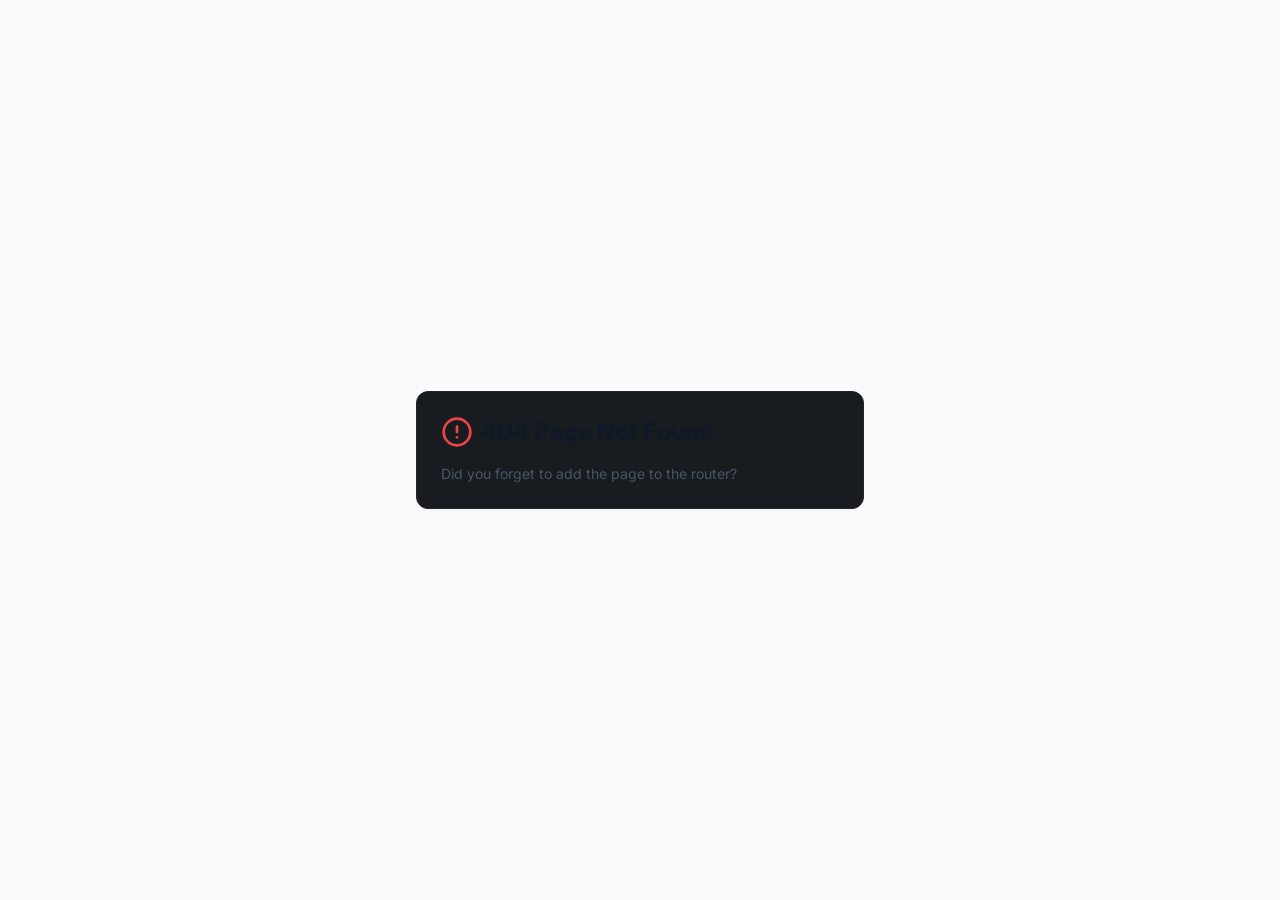
==== index.html @ 2ce906bc "Deploy from landing-page repo" ====
<!DOCTYPE html>
<html lang="en" class="dark">
  <head>
    <meta charset="UTF-8" />
    <meta name="viewport" content="width=device-width, initial-scale=1.0, maximum-scale=1" />
    <title>Mergent - Intelligent Code Review Assistant</title>
    <meta name="description" content="Mergent unifies AI-powered code review into one end-to-end platform. Auto-link issues, detect alignment, enrich PRs with risk analysis, and enhance reviews with human-AI collaboration." />
    <meta property="og:title" content="Mergent - Intelligent Code Review Assistant" />
    <meta property="og:description" content="Making PR reviews faster, clearer, and more reliable with AI-powered insights and human collaboration." />
    <meta property="og:type" content="website" />
    <link rel="preconnect" href="https://fonts.googleapis.com">
    <link rel="preconnect" href="https://fonts.gstatic.com" crossorigin>
    <link href="https://fonts.googleapis.com/css2?family=Inter:wght@400;500;600;700&family=Space+Grotesk:wght@700&display=swap" rel="stylesheet">
    <script type="module" crossorigin src="/assets/index-CaNCx1hj.js"></script>
    <link rel="stylesheet" crossorigin href="/assets/index-D9R5Dn78.css">
  </head>
  <body>
    <div id="root"></div>
  </body>
</html>
---- assets/index-D9R5Dn78.css ----
*,:before,:after{--tw-border-spacing-x: 0;--tw-border-spacing-y: 0;--tw-translate-x: 0;--tw-translate-y: 0;--tw-rotate: 0;--tw-skew-x: 0;--tw-skew-y: 0;--tw-scale-x: 1;--tw-scale-y: 1;--tw-pan-x: ;--tw-pan-y: ;--tw-pinch-zoom: ;--tw-scroll-snap-strictness: proximity;--tw-gradient-from-position: ;--tw-gradient-via-position: ;--tw-gradient-to-position: ;--tw-ordinal: ;--tw-slashed-zero: ;--tw-numeric-figure: ;--tw-numeric-spacing: ;--tw-numeric-fraction: ;--tw-ring-inset: ;--tw-ring-offset-width: 0px;--tw-ring-offset-color: #fff;--tw-ring-color: rgb(59 130 246 / .5);--tw-ring-offset-shadow: 0 0 #0000;--tw-ring-shadow: 0 0 #0000;--tw-shadow: 0 0 #0000;--tw-shadow-colored: 0 0 #0000;--tw-blur: ;--tw-brightness: ;--tw-contrast: ;--tw-grayscale: ;--tw-hue-rotate: ;--tw-invert: ;--tw-saturate: ;--tw-sepia: ;--tw-drop-shadow: ;--tw-backdrop-blur: ;--tw-backdrop-brightness: ;--tw-backdrop-contrast: ;--tw-backdrop-grayscale: ;--tw-backdrop-hue-rotate: ;--tw-backdrop-invert: ;--tw-backdrop-opacity: ;--tw-backdrop-saturate: ;--tw-backdrop-sepia: ;--tw-contain-size: ;--tw-contain-layout: ;--tw-contain-paint: ;--tw-contain-style: }::backdrop{--tw-border-spacing-x: 0;--tw-border-spacing-y: 0;--tw-translate-x: 0;--tw-translate-y: 0;--tw-rotate: 0;--tw-skew-x: 0;--tw-skew-y: 0;--tw-scale-x: 1;--tw-scale-y: 1;--tw-pan-x: ;--tw-pan-y: ;--tw-pinch-zoom: ;--tw-scroll-snap-strictness: proximity;--tw-gradient-from-position: ;--tw-gradient-via-position: ;--tw-gradient-to-position: ;--tw-ordinal: ;--tw-slashed-zero: ;--tw-numeric-figure: ;--tw-numeric-spacing: ;--tw-numeric-fraction: ;--tw-ring-inset: ;--tw-ring-offset-width: 0px;--tw-ring-offset-color: #fff;--tw-ring-color: rgb(59 130 246 / .5);--tw-ring-offset-shadow: 0 0 #0000;--tw-ring-shadow: 0 0 #0000;--tw-shadow: 0 0 #0000;--tw-shadow-colored: 0 0 #0000;--tw-blur: ;--tw-brightness: ;--tw-contrast: ;--tw-grayscale: ;--tw-hue-rotate: ;--tw-invert: ;--tw-saturate: ;--tw-sepia: ;--tw-drop-shadow: ;--tw-backdrop-blur: ;--tw-backdrop-brightness: ;--tw-backdrop-contrast: ;--tw-backdrop-grayscale: ;--tw-backdrop-hue-rotate: ;--tw-backdrop-invert: ;--tw-backdrop-opacity: ;--tw-backdrop-saturate: ;--tw-backdrop-sepia: ;--tw-contain-size: ;--tw-contain-layout: ;--tw-contain-paint: ;--tw-contain-style: }*,:before,:after{box-sizing:border-box;border-width:0;border-style:solid;border-color:#e5e7eb}:before,:after{--tw-content: ""}html,:host{line-height:1.5;-webkit-text-size-adjust:100%;-moz-tab-size:4;-o-tab-size:4;tab-size:4;font-family:var(--font-sans);font-feature-settings:normal;font-variation-settings:normal;-webkit-tap-highlight-color:transparent}body{margin:0;line-height:inherit}hr{height:0;color:inherit;border-top-width:1px}abbr:where([title]){-webkit-text-decoration:underline dotted;text-decoration:underline dotted}h1,h2,h3,h4,h5,h6{font-size:inherit;font-weight:inherit}a{color:inherit;text-decoration:inherit}b,strong{font-weight:bolder}code,kbd,samp,pre{font-family:var(--font-mono);font-feature-settings:normal;font-variation-settings:normal;font-size:1em}small{font-size:80%}sub,sup{font-size:75%;line-height:0;position:relative;vertical-align:baseline}sub{bottom:-.25em}sup{top:-.5em}table{text-indent:0;border-color:inherit;border-collapse:collapse}button,input,optgroup,select,textarea{font-family:inherit;font-feature-settings:inherit;font-variation-settings:inherit;font-size:100%;font-weight:inherit;line-height:inherit;letter-spacing:inherit;color:inherit;margin:0;padding:0}button,select{text-transform:none}button,input:where([type=button]),input:where([type=reset]),input:where([type=submit]){-webkit-appearance:button;background-color:transparent;background-image:none}:-moz-focusring{outline:auto}:-moz-ui-invalid{box-shadow:none}progress{vertical-align:baseline}::-webkit-inner-spin-button,::-webkit-outer-spin-button{height:auto}[type=search]{-webkit-appearance:textfield;outline-offset:-2px}::-webkit-search-decoration{-webkit-appearance:none}::-webkit-file-upload-button{-webkit-appearance:button;font:inherit}summary{display:list-item}blockquote,dl,dd,h1,h2,h3,h4,h5,h6,hr,figure,p,pre{margin:0}fieldset{margin:0;padding:0}legend{padding:0}ol,ul,menu{list-style:none;margin:0;padding:0}dialog{padding:0}textarea{resize:vertical}input::-moz-placeholder,textarea::-moz-placeholder{opacity:1;color:#9ca3af}input::placeholder,textarea::placeholder{opacity:1;color:#9ca3af}button,[role=button]{cursor:pointer}:disabled{cursor:default}img,svg,video,canvas,audio,iframe,embed,object{display:block;vertical-align:middle}img,video{max-width:100%;height:auto}[hidden]:where(:not([hidden=until-found])){display:none}*{--tw-border-opacity: 1;border-color:hsl(var(--border) / var(--tw-border-opacity, 1))}html{scroll-behavior:smooth}body{--tw-bg-opacity: 1;background-color:hsl(var(--background) / var(--tw-bg-opacity, 1));font-family:var(--font-sans);--tw-text-opacity: 1;color:hsl(var(--foreground) / var(--tw-text-opacity, 1));-webkit-font-smoothing:antialiased;-moz-osx-font-smoothing:grayscale}.sr-only{position:absolute;width:1px;height:1px;padding:0;margin:-1px;overflow:hidden;clip:rect(0,0,0,0);white-space:nowrap;border-width:0}.pointer-events-none{pointer-events:none}.pointer-events-auto{pointer-events:auto}.visible{visibility:visible}.invisible{visibility:hidden}.fixed{position:fixed}.absolute{position:absolute}.relative{position:relative}.inset-0{top:0;right:0;bottom:0;left:0}.inset-x-0{left:0;right:0}.inset-y-0{top:0;bottom:0}.-bottom-12{bottom:-3rem}.-left-12{left:-3rem}.-right-12{right:-3rem}.-top-12{top:-3rem}.bottom-0{bottom:0}.bottom-6{bottom:1.5rem}.left-0{left:0}.left-1{left:.25rem}.left-1\/2{left:50%}.left-2{left:.5rem}.left-\[50\%\]{left:50%}.right-0{right:0}.right-1{right:.25rem}.right-2{right:.5rem}.right-3{right:.75rem}.right-4{right:1rem}.top-0{top:0}.top-1\.5{top:.375rem}.top-1\/2{top:50%}.top-2{top:.5rem}.top-24{top:6rem}.top-3\.5{top:.875rem}.top-4{top:1rem}.top-\[1px\]{top:1px}.top-\[50\%\]{top:50%}.top-\[60\%\]{top:60%}.top-full{top:100%}.z-10{z-index:10}.z-20{z-index:20}.z-50{z-index:50}.z-\[100\]{z-index:100}.z-\[1\]{z-index:1}.-mx-1{margin-left:-.25rem;margin-right:-.25rem}.mx-2{margin-left:.5rem;margin-right:.5rem}.mx-3\.5{margin-left:.875rem;margin-right:.875rem}.mx-4{margin-left:1rem;margin-right:1rem}.mx-auto{margin-left:auto;margin-right:auto}.my-0\.5{margin-top:.125rem;margin-bottom:.125rem}.my-1{margin-top:.25rem;margin-bottom:.25rem}.-ml-4{margin-left:-1rem}.-mt-4{margin-top:-1rem}.mb-1{margin-bottom:.25rem}.mb-10{margin-bottom:2.5rem}.mb-12{margin-bottom:3rem}.mb-16{margin-bottom:4rem}.mb-20{margin-bottom:5rem}.mb-3{margin-bottom:.75rem}.mb-4{margin-bottom:1rem}.mb-6{margin-bottom:1.5rem}.ml-1{margin-left:.25rem}.ml-auto{margin-left:auto}.mr-2{margin-right:.5rem}.mt-1\.5{margin-top:.375rem}.mt-2{margin-top:.5rem}.mt-24{margin-top:6rem}.mt-4{margin-top:1rem}.mt-auto{margin-top:auto}.block{display:block}.flex{display:flex}.inline-flex{display:inline-flex}.table{display:table}.grid{display:grid}.hidden{display:none}.aspect-square{aspect-ratio:1 / 1}.aspect-video{aspect-ratio:16 / 9}.size-4{width:1rem;height:1rem}.h-1{height:.25rem}.h-1\.5{height:.375rem}.h-10{height:2.5rem}.h-11{height:2.75rem}.h-12{height:3rem}.h-2{height:.5rem}.h-2\.5{height:.625rem}.h-20{height:5rem}.h-24{height:6rem}.h-3{height:.75rem}.h-3\.5{height:.875rem}.h-32{height:8rem}.h-4{height:1rem}.h-5{height:1.25rem}.h-6{height:1.5rem}.h-7{height:1.75rem}.h-8{height:2rem}.h-9{height:2.25rem}.h-\[1px\]{height:1px}.h-\[var\(--radix-navigation-menu-viewport-height\)\]{height:var(--radix-navigation-menu-viewport-height)}.h-\[var\(--radix-select-trigger-height\)\]{height:var(--radix-select-trigger-height)}.h-auto{height:auto}.h-fit{height:-moz-fit-content;height:fit-content}.h-full{height:100%}.h-px{height:1px}.h-svh{height:100svh}.max-h-\[--radix-context-menu-content-available-height\]{max-height:var(--radix-context-menu-content-available-height)}.max-h-\[--radix-select-content-available-height\]{max-height:var(--radix-select-content-available-height)}.max-h-\[300px\]{max-height:300px}.max-h-\[var\(--radix-dropdown-menu-content-available-height\)\]{max-height:var(--radix-dropdown-menu-content-available-height)}.max-h-screen{max-height:100vh}.min-h-0{min-height:0px}.min-h-10{min-height:2.5rem}.min-h-8{min-height:2rem}.min-h-9{min-height:2.25rem}.min-h-\[80px\]{min-height:80px}.min-h-screen{min-height:100vh}.min-h-svh{min-height:100svh}.w-0{width:0px}.w-1{width:.25rem}.w-1\.5{width:.375rem}.w-10{width:2.5rem}.w-11{width:2.75rem}.w-2{width:.5rem}.w-2\.5{width:.625rem}.w-20{width:5rem}.w-24{width:6rem}.w-3{width:.75rem}.w-3\.5{width:.875rem}.w-3\/4{width:75%}.w-32{width:8rem}.w-4{width:1rem}.w-5{width:1.25rem}.w-6{width:1.5rem}.w-60{width:15rem}.w-64{width:16rem}.w-7{width:1.75rem}.w-72{width:18rem}.w-8{width:2rem}.w-9{width:2.25rem}.w-\[100px\]{width:100px}.w-\[1px\]{width:1px}.w-\[var\(--sidebar-width\)\]{width:var(--sidebar-width)}.w-auto{width:auto}.w-full{width:100%}.w-max{width:-moz-max-content;width:max-content}.w-px{width:1px}.min-w-0{min-width:0px}.min-w-10{min-width:2.5rem}.min-w-11{min-width:2.75rem}.min-w-5{min-width:1.25rem}.min-w-9{min-width:2.25rem}.min-w-\[12rem\]{min-width:12rem}.min-w-\[8rem\]{min-width:8rem}.min-w-\[var\(--radix-select-trigger-width\)\]{min-width:var(--radix-select-trigger-width)}.max-w-2xl{max-width:42rem}.max-w-3xl{max-width:48rem}.max-w-4xl{max-width:56rem}.max-w-6xl{max-width:72rem}.max-w-7xl{max-width:80rem}.max-w-\[var\(--skeleton-width\)\]{max-width:var(--skeleton-width)}.max-w-lg{max-width:32rem}.max-w-max{max-width:-moz-max-content;max-width:max-content}.max-w-md{max-width:28rem}.flex-1{flex:1 1 0%}.flex-shrink-0,.shrink-0{flex-shrink:0}.grow{flex-grow:1}.grow-0{flex-grow:0}.basis-full{flex-basis:100%}.caption-bottom{caption-side:bottom}.border-collapse{border-collapse:collapse}.origin-\[--radix-context-menu-content-transform-origin\]{transform-origin:var(--radix-context-menu-content-transform-origin)}.origin-\[--radix-dropdown-menu-content-transform-origin\]{transform-origin:var(--radix-dropdown-menu-content-transform-origin)}.origin-\[--radix-hover-card-content-transform-origin\]{transform-origin:var(--radix-hover-card-content-transform-origin)}.origin-\[--radix-menubar-content-transform-origin\]{transform-origin:var(--radix-menubar-content-transform-origin)}.origin-\[--radix-popover-content-transform-origin\]{transform-origin:var(--radix-popover-content-transform-origin)}.origin-\[--radix-select-content-transform-origin\]{transform-origin:var(--radix-select-content-transform-origin)}.origin-\[--radix-tooltip-content-transform-origin\]{transform-origin:var(--radix-tooltip-content-transform-origin)}.-translate-x-1\/2{--tw-translate-x: -50%;transform:translate(var(--tw-translate-x),var(--tw-translate-y)) rotate(var(--tw-rotate)) skew(var(--tw-skew-x)) skewY(var(--tw-skew-y)) scaleX(var(--tw-scale-x)) scaleY(var(--tw-scale-y))}.-translate-x-px{--tw-translate-x: -1px;transform:translate(var(--tw-translate-x),var(--tw-translate-y)) rotate(var(--tw-rotate)) skew(var(--tw-skew-x)) skewY(var(--tw-skew-y)) scaleX(var(--tw-scale-x)) scaleY(var(--tw-scale-y))}.-translate-y-1\/2{--tw-translate-y: -50%;transform:translate(var(--tw-translate-x),var(--tw-translate-y)) rotate(var(--tw-rotate)) skew(var(--tw-skew-x)) skewY(var(--tw-skew-y)) scaleX(var(--tw-scale-x)) scaleY(var(--tw-scale-y))}.translate-x-\[-50\%\]{--tw-translate-x: -50%;transform:translate(var(--tw-translate-x),var(--tw-translate-y)) rotate(var(--tw-rotate)) skew(var(--tw-skew-x)) skewY(var(--tw-skew-y)) scaleX(var(--tw-scale-x)) scaleY(var(--tw-scale-y))}.translate-x-px{--tw-translate-x: 1px;transform:translate(var(--tw-translate-x),var(--tw-translate-y)) rotate(var(--tw-rotate)) skew(var(--tw-skew-x)) skewY(var(--tw-skew-y)) scaleX(var(--tw-scale-x)) scaleY(var(--tw-scale-y))}.translate-y-\[-50\%\]{--tw-translate-y: -50%;transform:translate(var(--tw-translate-x),var(--tw-translate-y)) rotate(var(--tw-rotate)) skew(var(--tw-skew-x)) skewY(var(--tw-skew-y)) scaleX(var(--tw-scale-x)) scaleY(var(--tw-scale-y))}.rotate-45{--tw-rotate: 45deg;transform:translate(var(--tw-translate-x),var(--tw-translate-y)) rotate(var(--tw-rotate)) skew(var(--tw-skew-x)) skewY(var(--tw-skew-y)) scaleX(var(--tw-scale-x)) scaleY(var(--tw-scale-y))}.rotate-90{--tw-rotate: 90deg;transform:translate(var(--tw-translate-x),var(--tw-translate-y)) rotate(var(--tw-rotate)) skew(var(--tw-skew-x)) skewY(var(--tw-skew-y)) scaleX(var(--tw-scale-x)) scaleY(var(--tw-scale-y))}.transform{transform:translate(var(--tw-translate-x),var(--tw-translate-y)) rotate(var(--tw-rotate)) skew(var(--tw-skew-x)) skewY(var(--tw-skew-y)) scaleX(var(--tw-scale-x)) scaleY(var(--tw-scale-y))}@keyframes pulse{50%{opacity:.5}}.animate-pulse{animation:pulse 2s cubic-bezier(.4,0,.6,1) infinite}.cursor-default{cursor:default}.cursor-pointer{cursor:pointer}.touch-none{touch-action:none}.select-none{-webkit-user-select:none;-moz-user-select:none;user-select:none}.list-none{list-style-type:none}.grid-cols-1{grid-template-columns:repeat(1,minmax(0,1fr))}.flex-row{flex-direction:row}.flex-col{flex-direction:column}.flex-col-reverse{flex-direction:column-reverse}.flex-wrap{flex-wrap:wrap}.items-start{align-items:flex-start}.items-end{align-items:flex-end}.items-center{align-items:center}.items-stretch{align-items:stretch}.justify-center{justify-content:center}.justify-between{justify-content:space-between}.gap-1{gap:.25rem}.gap-1\.5{gap:.375rem}.gap-12{gap:3rem}.gap-16{gap:4rem}.gap-2{gap:.5rem}.gap-3{gap:.75rem}.gap-4{gap:1rem}.gap-5{gap:1.25rem}.gap-6{gap:1.5rem}.gap-8{gap:2rem}.space-x-1>:not([hidden])~:not([hidden]){--tw-space-x-reverse: 0;margin-right:calc(.25rem * var(--tw-space-x-reverse));margin-left:calc(.25rem * calc(1 - var(--tw-space-x-reverse)))}.space-x-4>:not([hidden])~:not([hidden]){--tw-space-x-reverse: 0;margin-right:calc(1rem * var(--tw-space-x-reverse));margin-left:calc(1rem * calc(1 - var(--tw-space-x-reverse)))}.space-y-1>:not([hidden])~:not([hidden]){--tw-space-y-reverse: 0;margin-top:calc(.25rem * calc(1 - var(--tw-space-y-reverse)));margin-bottom:calc(.25rem * var(--tw-space-y-reverse))}.space-y-1\.5>:not([hidden])~:not([hidden]){--tw-space-y-reverse: 0;margin-top:calc(.375rem * calc(1 - var(--tw-space-y-reverse)));margin-bottom:calc(.375rem * var(--tw-space-y-reverse))}.space-y-2>:not([hidden])~:not([hidden]){--tw-space-y-reverse: 0;margin-top:calc(.5rem * calc(1 - var(--tw-space-y-reverse)));margin-bottom:calc(.5rem * var(--tw-space-y-reverse))}.space-y-4>:not([hidden])~:not([hidden]){--tw-space-y-reverse: 0;margin-top:calc(1rem * calc(1 - var(--tw-space-y-reverse)));margin-bottom:calc(1rem * var(--tw-space-y-reverse))}.space-y-6>:not([hidden])~:not([hidden]){--tw-space-y-reverse: 0;margin-top:calc(1.5rem * calc(1 - var(--tw-space-y-reverse)));margin-bottom:calc(1.5rem * var(--tw-space-y-reverse))}.space-y-8>:not([hidden])~:not([hidden]){--tw-space-y-reverse: 0;margin-top:calc(2rem * calc(1 - var(--tw-space-y-reverse)));margin-bottom:calc(2rem * var(--tw-space-y-reverse))}.overflow-auto{overflow:auto}.overflow-hidden{overflow:hidden}.overflow-y-auto{overflow-y:auto}.overflow-x-hidden{overflow-x:hidden}.whitespace-nowrap{white-space:nowrap}.break-words{overflow-wrap:break-word}.rounded-2xl{border-radius:1rem}.rounded-\[2px\]{border-radius:2px}.rounded-\[inherit\]{border-radius:inherit}.rounded-full{border-radius:9999px}.rounded-lg{border-radius:.5625rem}.rounded-md{border-radius:.375rem}.rounded-sm{border-radius:.1875rem}.rounded-xl{border-radius:.75rem}.rounded-t-\[10px\]{border-top-left-radius:10px;border-top-right-radius:10px}.rounded-tl-sm{border-top-left-radius:.1875rem}.border{border-width:1px}.border-2{border-width:2px}.border-\[1\.5px\]{border-width:1.5px}.border-y{border-top-width:1px;border-bottom-width:1px}.border-b{border-bottom-width:1px}.border-l{border-left-width:1px}.border-r{border-right-width:1px}.border-t{border-top-width:1px}.border-dashed{border-style:dashed}.border-\[--color-border\]{border-color:var(--color-border)}.border-border{--tw-border-opacity: 1;border-color:hsl(var(--border) / var(--tw-border-opacity, 1))}.border-border\/50{border-color:hsl(var(--border) / .5)}.border-card-border{--tw-border-opacity: 1;border-color:hsl(var(--card-border) / var(--tw-border-opacity, 1))}.border-destructive{--tw-border-opacity: 1;border-color:hsl(var(--destructive) / var(--tw-border-opacity, 1))}.border-destructive-border{border-color:var(--destructive-border)}.border-destructive\/20{border-color:hsl(var(--destructive) / .2)}.border-destructive\/50{border-color:hsl(var(--destructive) / .5)}.border-input{--tw-border-opacity: 1;border-color:hsl(var(--input) / var(--tw-border-opacity, 1))}.border-primary{--tw-border-opacity: 1;border-color:hsl(var(--primary) / var(--tw-border-opacity, 1))}.border-primary-border{border-color:var(--primary-border)}.border-primary\/20{border-color:hsl(var(--primary) / .2)}.border-primary\/30{border-color:hsl(var(--primary) / .3)}.border-secondary-border{border-color:var(--secondary-border)}.border-sidebar-border{--tw-border-opacity: 1;border-color:hsl(var(--sidebar-border) / var(--tw-border-opacity, 1))}.border-transparent{border-color:transparent}.border-l-transparent{border-left-color:transparent}.border-t-transparent{border-top-color:transparent}.bg-\[--color-bg\]{background-color:var(--color-bg)}.bg-accent{--tw-bg-opacity: 1;background-color:hsl(var(--accent) / var(--tw-bg-opacity, 1))}.bg-background{--tw-bg-opacity: 1;background-color:hsl(var(--background) / var(--tw-bg-opacity, 1))}.bg-background\/90{background-color:hsl(var(--background) / .9)}.bg-black\/80{background-color:#000c}.bg-border{--tw-bg-opacity: 1;background-color:hsl(var(--border) / var(--tw-bg-opacity, 1))}.bg-card{--tw-bg-opacity: 1;background-color:hsl(var(--card) / var(--tw-bg-opacity, 1))}.bg-card\/30{background-color:hsl(var(--card) / .3)}.bg-card\/50{background-color:hsl(var(--card) / .5)}.bg-destructive{--tw-bg-opacity: 1;background-color:hsl(var(--destructive) / var(--tw-bg-opacity, 1))}.bg-foreground{--tw-bg-opacity: 1;background-color:hsl(var(--foreground) / var(--tw-bg-opacity, 1))}.bg-gray-50{--tw-bg-opacity: 1;background-color:rgb(249 250 251 / var(--tw-bg-opacity, 1))}.bg-muted{--tw-bg-opacity: 1;background-color:hsl(var(--muted) / var(--tw-bg-opacity, 1))}.bg-muted\/50{background-color:hsl(var(--muted) / .5)}.bg-popover{--tw-bg-opacity: 1;background-color:hsl(var(--popover) / var(--tw-bg-opacity, 1))}.bg-primary{--tw-bg-opacity: 1;background-color:hsl(var(--primary) / var(--tw-bg-opacity, 1))}.bg-primary\/10{background-color:hsl(var(--primary) / .1)}.bg-primary\/5{background-color:hsl(var(--primary) / .05)}.bg-secondary{--tw-bg-opacity: 1;background-color:hsl(var(--secondary) / var(--tw-bg-opacity, 1))}.bg-sidebar{--tw-bg-opacity: 1;background-color:hsl(var(--sidebar) / var(--tw-bg-opacity, 1))}.bg-sidebar-border{--tw-bg-opacity: 1;background-color:hsl(var(--sidebar-border) / var(--tw-bg-opacity, 1))}.bg-transparent{background-color:transparent}.bg-gradient-to-br{background-image:linear-gradient(to bottom right,var(--tw-gradient-stops))}.bg-gradient-to-r{background-image:linear-gradient(to right,var(--tw-gradient-stops))}.bg-gradient-to-t{background-image:linear-gradient(to top,var(--tw-gradient-stops))}.from-background\/80{--tw-gradient-from: hsl(var(--background) / .8) var(--tw-gradient-from-position);--tw-gradient-to: hsl(var(--background) / 0) var(--tw-gradient-to-position);--tw-gradient-stops: var(--tw-gradient-from), var(--tw-gradient-to)}.from-background\/95{--tw-gradient-from: hsl(var(--background) / .95) var(--tw-gradient-from-position);--tw-gradient-to: hsl(var(--background) / 0) var(--tw-gradient-to-position);--tw-gradient-stops: var(--tw-gradient-from), var(--tw-gradient-to)}.from-blue-500{--tw-gradient-from: #3b82f6 var(--tw-gradient-from-position);--tw-gradient-to: rgb(59 130 246 / 0) var(--tw-gradient-to-position);--tw-gradient-stops: var(--tw-gradient-from), var(--tw-gradient-to)}.from-transparent{--tw-gradient-from: transparent var(--tw-gradient-from-position);--tw-gradient-to: rgb(0 0 0 / 0) var(--tw-gradient-to-position);--tw-gradient-stops: var(--tw-gradient-from), var(--tw-gradient-to)}.via-background\/65{--tw-gradient-to: hsl(var(--background) / 0) var(--tw-gradient-to-position);--tw-gradient-stops: var(--tw-gradient-from), hsl(var(--background) / .65) var(--tw-gradient-via-position), var(--tw-gradient-to)}.via-primary\/30{--tw-gradient-to: hsl(var(--primary) / 0) var(--tw-gradient-to-position);--tw-gradient-stops: var(--tw-gradient-from), hsl(var(--primary) / .3) var(--tw-gradient-via-position), var(--tw-gradient-to)}.via-transparent{--tw-gradient-to: rgb(0 0 0 / 0) var(--tw-gradient-to-position);--tw-gradient-stops: var(--tw-gradient-from), transparent var(--tw-gradient-via-position), var(--tw-gradient-to)}.to-background\/60{--tw-gradient-to: hsl(var(--background) / .6) var(--tw-gradient-to-position)}.to-background\/85{--tw-gradient-to: hsl(var(--background) / .85) var(--tw-gradient-to-position)}.to-purple-600{--tw-gradient-to: #9333ea var(--tw-gradient-to-position)}.to-transparent{--tw-gradient-to: transparent var(--tw-gradient-to-position)}.fill-current{fill:currentColor}.p-0{padding:0}.p-1{padding:.25rem}.p-2{padding:.5rem}.p-3{padding:.75rem}.p-4{padding:1rem}.p-6{padding:1.5rem}.p-8{padding:2rem}.p-\[1px\]{padding:1px}.px-1{padding-left:.25rem;padding-right:.25rem}.px-2{padding-left:.5rem;padding-right:.5rem}.px-2\.5{padding-left:.625rem;padding-right:.625rem}.px-3{padding-left:.75rem;padding-right:.75rem}.px-4{padding-left:1rem;padding-right:1rem}.px-5{padding-left:1.25rem;padding-right:1.25rem}.px-6{padding-left:1.5rem;padding-right:1.5rem}.px-8{padding-left:2rem;padding-right:2rem}.py-0\.5{padding-top:.125rem;padding-bottom:.125rem}.py-1{padding-top:.25rem;padding-bottom:.25rem}.py-1\.5{padding-top:.375rem;padding-bottom:.375rem}.py-2{padding-top:.5rem;padding-bottom:.5rem}.py-24{padding-top:6rem;padding-bottom:6rem}.py-28{padding-top:7rem;padding-bottom:7rem}.py-3{padding-top:.75rem;padding-bottom:.75rem}.py-4{padding-top:1rem;padding-bottom:1rem}.py-6{padding-top:1.5rem;padding-bottom:1.5rem}.pb-3{padding-bottom:.75rem}.pb-4{padding-bottom:1rem}.pb-8{padding-bottom:2rem}.pl-2\.5{padding-left:.625rem}.pl-4{padding-left:1rem}.pl-8{padding-left:2rem}.pr-2{padding-right:.5rem}.pr-2\.5{padding-right:.625rem}.pr-8{padding-right:2rem}.pt-0{padding-top:0}.pt-1{padding-top:.25rem}.pt-20{padding-top:5rem}.pt-3{padding-top:.75rem}.pt-4{padding-top:1rem}.pt-6{padding-top:1.5rem}.text-left{text-align:left}.text-center{text-align:center}.align-middle{vertical-align:middle}.font-mono{font-family:var(--font-mono)}.text-2xl{font-size:1.5rem;line-height:2rem}.text-3xl{font-size:1.875rem;line-height:2.25rem}.text-4xl{font-size:2.25rem;line-height:2.5rem}.text-5xl{font-size:3rem;line-height:1}.text-\[0\.8rem\]{font-size:.8rem}.text-base{font-size:1rem;line-height:1.5rem}.text-lg{font-size:1.125rem;line-height:1.75rem}.text-sm{font-size:.875rem;line-height:1.25rem}.text-xl{font-size:1.25rem;line-height:1.75rem}.text-xs{font-size:.75rem;line-height:1rem}.font-bold{font-weight:700}.font-medium{font-weight:500}.font-normal{font-weight:400}.font-semibold{font-weight:600}.tabular-nums{--tw-numeric-spacing: tabular-nums;font-variant-numeric:var(--tw-ordinal) var(--tw-slashed-zero) var(--tw-numeric-figure) var(--tw-numeric-spacing) var(--tw-numeric-fraction)}.leading-none{line-height:1}.leading-relaxed{line-height:1.625}.tracking-tight{letter-spacing:-.025em}.tracking-widest{letter-spacing:.1em}.text-accent-foreground{--tw-text-opacity: 1;color:hsl(var(--accent-foreground) / var(--tw-text-opacity, 1))}.text-card-foreground{--tw-text-opacity: 1;color:hsl(var(--card-foreground) / var(--tw-text-opacity, 1))}.text-current{color:currentColor}.text-destructive{--tw-text-opacity: 1;color:hsl(var(--destructive) / var(--tw-text-opacity, 1))}.text-destructive-foreground{--tw-text-opacity: 1;color:hsl(var(--destructive-foreground) / var(--tw-text-opacity, 1))}.text-foreground{--tw-text-opacity: 1;color:hsl(var(--foreground) / var(--tw-text-opacity, 1))}.text-foreground\/50{color:hsl(var(--foreground) / .5)}.text-foreground\/80{color:hsl(var(--foreground) / .8)}.text-foreground\/85{color:hsl(var(--foreground) / .85)}.text-gray-600{--tw-text-opacity: 1;color:rgb(75 85 99 / var(--tw-text-opacity, 1))}.text-gray-900{--tw-text-opacity: 1;color:rgb(17 24 39 / var(--tw-text-opacity, 1))}.text-muted-foreground{--tw-text-opacity: 1;color:hsl(var(--muted-foreground) / var(--tw-text-opacity, 1))}.text-popover-foreground{--tw-text-opacity: 1;color:hsl(var(--popover-foreground) / var(--tw-text-opacity, 1))}.text-primary{--tw-text-opacity: 1;color:hsl(var(--primary) / var(--tw-text-opacity, 1))}.text-primary-foreground{--tw-text-opacity: 1;color:hsl(var(--primary-foreground) / var(--tw-text-opacity, 1))}.text-red-500{--tw-text-opacity: 1;color:rgb(239 68 68 / var(--tw-text-opacity, 1))}.text-secondary-foreground{--tw-text-opacity: 1;color:hsl(var(--secondary-foreground) / var(--tw-text-opacity, 1))}.text-sidebar-foreground{--tw-text-opacity: 1;color:hsl(var(--sidebar-foreground) / var(--tw-text-opacity, 1))}.text-sidebar-foreground\/70{color:hsl(var(--sidebar-foreground) / .7)}.text-white{--tw-text-opacity: 1;color:rgb(255 255 255 / var(--tw-text-opacity, 1))}.opacity-0{opacity:0}.opacity-5{opacity:.05}.opacity-50{opacity:.5}.opacity-60{opacity:.6}.opacity-70{opacity:.7}.opacity-90{opacity:.9}.shadow-\[0_0_0_1px_hsl\(var\(--sidebar-border\)\)\]{--tw-shadow: 0 0 0 1px hsl(var(--sidebar-border));--tw-shadow-colored: 0 0 0 1px var(--tw-shadow-color);box-shadow:var(--tw-ring-offset-shadow, 0 0 #0000),var(--tw-ring-shadow, 0 0 #0000),var(--tw-shadow)}.shadow-lg{--tw-shadow: 0 10px 15px -3px rgb(0 0 0 / .1), 0 4px 6px -4px rgb(0 0 0 / .1);--tw-shadow-colored: 0 10px 15px -3px var(--tw-shadow-color), 0 4px 6px -4px var(--tw-shadow-color);box-shadow:var(--tw-ring-offset-shadow, 0 0 #0000),var(--tw-ring-shadow, 0 0 #0000),var(--tw-shadow)}.shadow-md{--tw-shadow: 0 4px 6px -1px rgb(0 0 0 / .1), 0 2px 4px -2px rgb(0 0 0 / .1);--tw-shadow-colored: 0 4px 6px -1px var(--tw-shadow-color), 0 2px 4px -2px var(--tw-shadow-color);box-shadow:var(--tw-ring-offset-shadow, 0 0 #0000),var(--tw-ring-shadow, 0 0 #0000),var(--tw-shadow)}.shadow-none{--tw-shadow: 0 0 #0000;--tw-shadow-colored: 0 0 #0000;box-shadow:var(--tw-ring-offset-shadow, 0 0 #0000),var(--tw-ring-shadow, 0 0 #0000),var(--tw-shadow)}.shadow-sm{--tw-shadow: 0 1px 2px 0 rgb(0 0 0 / .05);--tw-shadow-colored: 0 1px 2px 0 var(--tw-shadow-color);box-shadow:var(--tw-ring-offset-shadow, 0 0 #0000),var(--tw-ring-shadow, 0 0 #0000),var(--tw-shadow)}.shadow-xl{--tw-shadow: 0 20px 25px -5px rgb(0 0 0 / .1), 0 8px 10px -6px rgb(0 0 0 / .1);--tw-shadow-colored: 0 20px 25px -5px var(--tw-shadow-color), 0 8px 10px -6px var(--tw-shadow-color);box-shadow:var(--tw-ring-offset-shadow, 0 0 #0000),var(--tw-ring-shadow, 0 0 #0000),var(--tw-shadow)}.shadow-primary\/10{--tw-shadow-color: hsl(var(--primary) / .1);--tw-shadow: var(--tw-shadow-colored)}.shadow-primary\/20{--tw-shadow-color: hsl(var(--primary) / .2);--tw-shadow: var(--tw-shadow-colored)}.outline-none{outline:2px solid transparent;outline-offset:2px}.outline{outline-style:solid}.outline-2{outline-width:2px}.outline-offset-2{outline-offset:2px}.outline-transparent{outline-color:transparent}.ring-0{--tw-ring-offset-shadow: var(--tw-ring-inset) 0 0 0 var(--tw-ring-offset-width) var(--tw-ring-offset-color);--tw-ring-shadow: var(--tw-ring-inset) 0 0 0 calc(0px + var(--tw-ring-offset-width)) var(--tw-ring-color);box-shadow:var(--tw-ring-offset-shadow),var(--tw-ring-shadow),var(--tw-shadow, 0 0 #0000)}.ring-2{--tw-ring-offset-shadow: var(--tw-ring-inset) 0 0 0 var(--tw-ring-offset-width) var(--tw-ring-offset-color);--tw-ring-shadow: var(--tw-ring-inset) 0 0 0 calc(2px + var(--tw-ring-offset-width)) var(--tw-ring-color);box-shadow:var(--tw-ring-offset-shadow),var(--tw-ring-shadow),var(--tw-shadow, 0 0 #0000)}.ring-4{--tw-ring-offset-shadow: var(--tw-ring-inset) 0 0 0 var(--tw-ring-offset-width) var(--tw-ring-offset-color);--tw-ring-shadow: var(--tw-ring-inset) 0 0 0 calc(4px + var(--tw-ring-offset-width)) var(--tw-ring-color);box-shadow:var(--tw-ring-offset-shadow),var(--tw-ring-shadow),var(--tw-shadow, 0 0 #0000)}.ring-primary\/20{--tw-ring-color: hsl(var(--primary) / .2)}.ring-ring{--tw-ring-opacity: 1;--tw-ring-color: hsl(var(--ring) / var(--tw-ring-opacity, 1))}.ring-sidebar-ring{--tw-ring-opacity: 1;--tw-ring-color: hsl(var(--sidebar-ring) / var(--tw-ring-opacity, 1))}.ring-offset-background{--tw-ring-offset-color: hsl(var(--background) / 1)}.blur{--tw-blur: blur(8px);filter:var(--tw-blur) var(--tw-brightness) var(--tw-contrast) var(--tw-grayscale) var(--tw-hue-rotate) var(--tw-invert) var(--tw-saturate) var(--tw-sepia) var(--tw-drop-shadow)}.drop-shadow{--tw-drop-shadow: drop-shadow(0 1px 2px rgb(0 0 0 / .1)) drop-shadow(0 1px 1px rgb(0 0 0 / .06));filter:var(--tw-blur) var(--tw-brightness) var(--tw-contrast) var(--tw-grayscale) var(--tw-hue-rotate) var(--tw-invert) var(--tw-saturate) var(--tw-sepia) var(--tw-drop-shadow)}.filter{filter:var(--tw-blur) var(--tw-brightness) var(--tw-contrast) var(--tw-grayscale) var(--tw-hue-rotate) var(--tw-invert) var(--tw-saturate) var(--tw-sepia) var(--tw-drop-shadow)}.backdrop-blur-md{--tw-backdrop-blur: blur(12px);-webkit-backdrop-filter:var(--tw-backdrop-blur) var(--tw-backdrop-brightness) var(--tw-backdrop-contrast) var(--tw-backdrop-grayscale) var(--tw-backdrop-hue-rotate) var(--tw-backdrop-invert) var(--tw-backdrop-opacity) var(--tw-backdrop-saturate) var(--tw-backdrop-sepia);backdrop-filter:var(--tw-backdrop-blur) var(--tw-backdrop-brightness) var(--tw-backdrop-contrast) var(--tw-backdrop-grayscale) var(--tw-backdrop-hue-rotate) var(--tw-backdrop-invert) var(--tw-backdrop-opacity) var(--tw-backdrop-saturate) var(--tw-backdrop-sepia)}.backdrop-blur-sm{--tw-backdrop-blur: blur(4px);-webkit-backdrop-filter:var(--tw-backdrop-blur) var(--tw-backdrop-brightness) var(--tw-backdrop-contrast) var(--tw-backdrop-grayscale) var(--tw-backdrop-hue-rotate) var(--tw-backdrop-invert) var(--tw-backdrop-opacity) var(--tw-backdrop-saturate) var(--tw-backdrop-sepia);backdrop-filter:var(--tw-backdrop-blur) var(--tw-backdrop-brightness) var(--tw-backdrop-contrast) var(--tw-backdrop-grayscale) var(--tw-backdrop-hue-rotate) var(--tw-backdrop-invert) var(--tw-backdrop-opacity) var(--tw-backdrop-saturate) var(--tw-backdrop-sepia)}.transition{transition-property:color,background-color,border-color,text-decoration-color,fill,stroke,opacity,box-shadow,transform,filter,-webkit-backdrop-filter;transition-property:color,background-color,border-color,text-decoration-color,fill,stroke,opacity,box-shadow,transform,filter,backdrop-filter;transition-property:color,background-color,border-color,text-decoration-color,fill,stroke,opacity,box-shadow,transform,filter,backdrop-filter,-webkit-backdrop-filter;transition-timing-function:cubic-bezier(.4,0,.2,1);transition-duration:.15s}.transition-\[left\,right\,width\]{transition-property:left,right,width;transition-timing-function:cubic-bezier(.4,0,.2,1);transition-duration:.15s}.transition-\[margin\,opacity\]{transition-property:margin,opacity;transition-timing-function:cubic-bezier(.4,0,.2,1);transition-duration:.15s}.transition-\[width\,height\,padding\]{transition-property:width,height,padding;transition-timing-function:cubic-bezier(.4,0,.2,1);transition-duration:.15s}.transition-\[width\]{transition-property:width;transition-timing-function:cubic-bezier(.4,0,.2,1);transition-duration:.15s}.transition-all{transition-property:all;transition-timing-function:cubic-bezier(.4,0,.2,1);transition-duration:.15s}.transition-colors{transition-property:color,background-color,border-color,text-decoration-color,fill,stroke;transition-timing-function:cubic-bezier(.4,0,.2,1);transition-duration:.15s}.transition-opacity{transition-property:opacity;transition-timing-function:cubic-bezier(.4,0,.2,1);transition-duration:.15s}.transition-shadow{transition-property:box-shadow;transition-timing-function:cubic-bezier(.4,0,.2,1);transition-duration:.15s}.transition-transform{transition-property:transform;transition-timing-function:cubic-bezier(.4,0,.2,1);transition-duration:.15s}.duration-1000{transition-duration:1s}.duration-200{transition-duration:.2s}.duration-300{transition-duration:.3s}.ease-in-out{transition-timing-function:cubic-bezier(.4,0,.2,1)}.ease-linear{transition-timing-function:linear}@keyframes enter{0%{opacity:var(--tw-enter-opacity, 1);transform:translate3d(var(--tw-enter-translate-x, 0),var(--tw-enter-translate-y, 0),0) scale3d(var(--tw-enter-scale, 1),var(--tw-enter-scale, 1),var(--tw-enter-scale, 1)) rotate(var(--tw-enter-rotate, 0))}}@keyframes exit{to{opacity:var(--tw-exit-opacity, 1);transform:translate3d(var(--tw-exit-translate-x, 0),var(--tw-exit-translate-y, 0),0) scale3d(var(--tw-exit-scale, 1),var(--tw-exit-scale, 1),var(--tw-exit-scale, 1)) rotate(var(--tw-exit-rotate, 0))}}.animate-in{animation-name:enter;animation-duration:.15s;--tw-enter-opacity: initial;--tw-enter-scale: initial;--tw-enter-rotate: initial;--tw-enter-translate-x: initial;--tw-enter-translate-y: initial}.fade-in-0{--tw-enter-opacity: 0}.fade-in-80{--tw-enter-opacity: .8}.zoom-in-95{--tw-enter-scale: .95}.duration-1000{animation-duration:1s}.duration-200{animation-duration:.2s}.duration-300{animation-duration:.3s}.ease-in-out{animation-timing-function:cubic-bezier(.4,0,.2,1)}.ease-linear{animation-timing-function:linear}input[type=search]::-webkit-search-cancel-button{display:none}[contenteditable][data-placeholder]:empty:before{content:attr(data-placeholder);color:hsl(var(--muted-foreground));pointer-events:none}.border.toggle-elevate:before{top:-1px;right:-1px;bottom:-1px;left:-1px}.hover-elevate:not(.no-default-hover-elevate),.active-elevate:not(.no-default-active-elevate),.hover-elevate-2:not(.no-default-hover-elevate),.active-elevate-2:not(.no-default-active-elevate){position:relative;z-index:0}.hover-elevate:not(.no-default-hover-elevate):after,.active-elevate:not(.no-default-active-elevate):after,.hover-elevate-2:not(.no-default-hover-elevate):after,.active-elevate-2:not(.no-default-active-elevate):after{content:"";pointer-events:none;position:absolute;top:0;right:0;bottom:0;left:0;border-radius:inherit;z-index:999}.hover-elevate:hover:not(.no-default-hover-elevate):after,.active-elevate:active:not(.no-default-active-elevate):after{background-color:var(--elevate-1)}.hover-elevate-2:hover:not(.no-default-hover-elevate):after,.active-elevate-2:active:not(.no-default-active-elevate):after{background-color:var(--elevate-2)}.border.hover-elevate:not(.no-hover-interaction-elevate):after,.border.active-elevate:not(.no-active-interaction-elevate):after,.border.hover-elevate-2:not(.no-hover-interaction-elevate):after,.border.active-elevate-2:not(.no-active-interaction-elevate):after{top:-1px;right:-1px;bottom:-1px;left:-1px}.bg-gradient-blue{background:linear-gradient(135deg,hsl(var(--gradient-blue-start)),hsl(var(--gradient-blue-end)))}.text-gradient-blue{background:linear-gradient(135deg,hsl(var(--gradient-blue-start)),hsl(var(--gradient-blue-end)));-webkit-background-clip:text;-webkit-text-fill-color:transparent;background-clip:text}.btn-primary{position:relative;background:linear-gradient(135deg,#5593f7,#2474f5);border:none;border-radius:9999px;padding:.75rem 2rem;font-size:1rem;font-weight:600;color:#fff;transition:all .3s ease;overflow:visible}.btn-primary:before{content:"";position:absolute;top:-4px;right:-4px;bottom:-4px;left:-4px;border-radius:9999px;padding:1.5px;background:linear-gradient(135deg,#00d4ff,#3c83f6,#884dff,#00d4ff);-webkit-mask:linear-gradient(#fff 0 0) content-box,linear-gradient(#fff 0 0);-webkit-mask-composite:xor;mask-composite:exclude;opacity:0;transition:opacity .3s ease}.btn-primary:hover:before{opacity:1}.btn-primary:hover{transform:translateY(-1px);box-shadow:0 8px 16px #3b82f64d}.btn-secondary{position:relative;background:transparent;border:2px solid rgba(255,255,255,.2);border-radius:9999px;padding:.75rem 2rem;font-size:1rem;font-weight:600;color:#fff;transition:all .3s ease;-webkit-backdrop-filter:blur(8px);backdrop-filter:blur(8px)}.btn-secondary:hover{background:#ffffff0d;border-color:#ffffff4d;transform:translateY(-1px)}.\[border-color\:var\(--badge-outline\)\]{border-color:var(--badge-outline)}.\[border-color\:var\(--button-outline\)\]{border-color:var(--button-outline)}:root{--button-outline: rgba(0,0,0, .1);--badge-outline: rgba(0,0,0, .05);--opaque-button-border-intensity: -8;--elevate-1: rgba(0,0,0, .03);--elevate-2: rgba(0,0,0, .08);--background: 0 0% 8%;--foreground: 0 0% 92.16%;--border: 0 0% 20%;--card: 300 4.35% 12%;--card-foreground: 0 0% 100%;--card-border: 0 0% 92%;--sidebar: 45 25% 97%;--sidebar-foreground: 20 14% 17%;--sidebar-border: 45 15% 80%;--sidebar-primary: 217 91% 60%;--sidebar-primary-foreground: 0 0% 100%;--sidebar-accent: 25 45% 80%;--sidebar-accent-foreground: 20 14% 17%;--sidebar-ring: 217 91% 60%;--popover: 45 25% 97%;--popover-foreground: 0 0% 100%;--popover-border: 45 15% 90%;--primary: 217 91% 60%;--primary-foreground: 0 0% 100%;--secondary: 0 0% 92.16%;--secondary-foreground: 0 0% 5.1%;--muted: 0 0% 25.1%;--muted-foreground: 0 0% 67.06%;--accent: 0 0% 92.16%;--accent-foreground: 0 0% 0%;--destructive: 356.3033 90.5579% 54.3137%;--destructive-foreground: 0 0% 100%;--input: 0 0% 16.86%;--ring: 217 91% 60%;--chart-1: 203.8863 88.2845% 53.1373%;--chart-2: 159.7826 100% 36.0784%;--chart-3: 42.029 92.8251% 56.2745%;--chart-4: 147.1429 78.5047% 41.9608%;--chart-5: 341.4894 75.2% 50.9804%;--font-sans: "Inter", sans-serif;--font-serif: "Inter", sans-serif;--font-mono: Menlo, monospace;--radius: .75rem;--gradient-blue-start: 217 91% 70%;--gradient-blue-end: 217 91% 50%;--shadow-2xs: 0px 2px 0px 0px hsl(217, 91%, 60% / 0);--shadow-xs: 0px 2px 0px 0px hsl(217, 91%, 60% / 0);--shadow-sm: 0px 2px 0px 0px hsl(217, 91%, 60% / 0), 0px 1px 2px -1px hsl(217, 91%, 60% / 0);--shadow: 0px 2px 0px 0px hsl(217, 91%, 60% / 0), 0px 1px 2px -1px hsl(217, 91%, 60% / 0);--shadow-md: 0px 2px 0px 0px hsl(217, 91%, 60% / 0), 0px 2px 4px -1px hsl(217, 91%, 60% / 0);--shadow-lg: 0px 2px 0px 0px hsl(217, 91%, 60% / 0), 0px 4px 6px -1px hsl(217, 91%, 60% / 0);--shadow-xl: 0px 2px 0px 0px hsl(217, 91%, 60% / 0), 0px 8px 10px -1px hsl(217, 91%, 60% / 0);--shadow-2xl: 0px 2px 0px 0px hsl(217, 91%, 60% / 0);--tracking-normal: 0em;--spacing: .25rem;--sidebar-primary-border: hsl(var(--sidebar-primary));--sidebar-primary-border: hsl(from hsl(var(--sidebar-primary)) h s calc(l + var(--opaque-button-border-intensity)) / alpha);--sidebar-accent-border: hsl(var(--sidebar-accent));--sidebar-accent-border: hsl(from hsl(var(--sidebar-accent)) h s calc(l + var(--opaque-button-border-intensity)) / alpha);--primary-border: hsl(var(--primary));--primary-border: hsl(from hsl(var(--primary)) h s calc(l + var(--opaque-button-border-intensity)) / alpha);--secondary-border: hsl(var(--secondary));--secondary-border: hsl(from hsl(var(--secondary)) h s calc(l + var(--opaque-button-border-intensity)) / alpha);--muted-border: hsl(var(--muted));--muted-border: hsl(from hsl(var(--muted)) h s calc(l + var(--opaque-button-border-intensity)) / alpha);--accent-border: hsl(var(--accent));--accent-border: hsl(from hsl(var(--accent)) h s calc(l + var(--opaque-button-border-intensity)) / alpha);--destructive-border: hsl(var(--destructive));--destructive-border: hsl(from hsl(var(--destructive)) h s calc(l + var(--opaque-button-border-intensity)) / alpha)}.dark{--button-outline: rgba(255,255,255, .1);--badge-outline: rgba(255,255,255, .05);--opaque-button-border-intensity: 9;--elevate-1: rgba(255,255,255, .04);--elevate-2: rgba(255,255,255, .09);--background: 210 15% 8%;--foreground: 210 10% 95%;--border: 210 15% 18%;--card: 210 15% 11%;--card-foreground: 210 10% 92%;--card-border: 210 15% 15%;--sidebar: 210 15% 11%;--sidebar-foreground: 210 10% 92%;--sidebar-border: 210 15% 18%;--sidebar-primary: 217 91% 60%;--sidebar-primary-foreground: 0 0% 100%;--sidebar-accent: 210 15% 20%;--sidebar-accent-foreground: 210 10% 92%;--sidebar-ring: 217 91% 60%;--popover: 210 15% 10%;--popover-foreground: 210 10% 95%;--popover-border: 210 15% 15%;--primary: 217 91% 60%;--primary-foreground: 0 0% 100%;--secondary: 210 15% 42%;--secondary-foreground: 0 0% 100%;--muted: 210 15% 15%;--muted-foreground: 210 10% 62%;--accent: 210 15% 20%;--accent-foreground: 210 10% 92%;--destructive: 356.3033 90.5579% 54.3137%;--destructive-foreground: 0 0% 100%;--input: 210 15% 18%;--ring: 217 91% 60%;--chart-1: 203.8863 88.2845% 53.1373%;--chart-2: 159.7826 100% 36.0784%;--chart-3: 42.029 92.8251% 56.2745%;--chart-4: 147.1429 78.5047% 41.9608%;--chart-5: 341.4894 75.2% 50.9804%;--shadow-2xs: 0px 2px 0px 0px hsl(217 91% 60% / 0);--shadow-xs: 0px 2px 0px 0px hsl(217 91% 60% / 0);--shadow-sm: 0px 2px 0px 0px hsl(217 91% 60% / 0), 0px 1px 2px -1px hsl(217 91% 60% / 0);--shadow: 0px 2px 0px 0px hsl(217 91% 60% / 0), 0px 1px 2px -1px hsl(217 91% 60% / 0);--shadow-md: 0px 2px 0px 0px hsl(217 91% 60% / 0), 0px 2px 4px -1px hsl(217 91% 60% / 0);--shadow-lg: 0px 2px 0px 0px hsl(217 91% 60% / 0), 0px 4px 6px -1px hsl(217 91% 60% / 0);--shadow-xl: 0px 2px 0px 0px hsl(217 91% 60% / 0), 0px 8px 10px -1px hsl(217 91% 60% / 0);--shadow-2xl: 0px 2px 0px 0px hsl(217 91% 60% / 0);--sidebar-primary-border: hsl(var(--sidebar-primary));--sidebar-primary-border: hsl(from hsl(var(--sidebar-primary)) h s calc(l + var(--opaque-button-border-intensity)) / alpha);--sidebar-accent-border: hsl(var(--sidebar-accent));--sidebar-accent-border: hsl(from hsl(var(--sidebar-accent)) h s calc(l + var(--opaque-button-border-intensity)) / alpha);--primary-border: hsl(var(--primary));--primary-border: hsl(from hsl(var(--primary)) h s calc(l + var(--opaque-button-border-intensity)) / alpha);--secondary-border: hsl(var(--secondary));--secondary-border: hsl(from hsl(var(--secondary)) h s calc(l + var(--opaque-button-border-intensity)) / alpha);--muted-border: hsl(var(--muted));--muted-border: hsl(from hsl(var(--muted)) h s calc(l + var(--opaque-button-border-intensity)) / alpha);--accent-border: hsl(var(--accent));--accent-border: hsl(from hsl(var(--accent)) h s calc(l + var(--opaque-button-border-intensity)) / alpha);--destructive-border: hsl(var(--destructive));--destructive-border: hsl(from hsl(var(--destructive)) h s calc(l + var(--opaque-button-border-intensity)) / alpha)}.file\:border-0::file-selector-button{border-width:0px}.file\:bg-transparent::file-selector-button{background-color:transparent}.file\:text-sm::file-selector-button{font-size:.875rem;line-height:1.25rem}.file\:font-medium::file-selector-button{font-weight:500}.file\:text-foreground::file-selector-button{--tw-text-opacity: 1;color:hsl(var(--foreground) / var(--tw-text-opacity, 1))}.placeholder\:text-muted-foreground::-moz-placeholder{--tw-text-opacity: 1;color:hsl(var(--muted-foreground) / var(--tw-text-opacity, 1))}.placeholder\:text-muted-foreground::placeholder{--tw-text-opacity: 1;color:hsl(var(--muted-foreground) / var(--tw-text-opacity, 1))}.after\:pointer-events-none:after{content:var(--tw-content);pointer-events:none}.after\:absolute:after{content:var(--tw-content);position:absolute}.after\:-inset-2:after{content:var(--tw-content);top:-.5rem;right:-.5rem;bottom:-.5rem;left:-.5rem}.after\:inset-0:after{content:var(--tw-content);top:0;right:0;bottom:0;left:0}.after\:inset-y-0:after{content:var(--tw-content);top:0;bottom:0}.after\:left-1\/2:after{content:var(--tw-content);left:50%}.after\:block:after{content:var(--tw-content);display:block}.after\:w-1:after{content:var(--tw-content);width:.25rem}.after\:w-\[2px\]:after{content:var(--tw-content);width:2px}.after\:-translate-x-1\/2:after{content:var(--tw-content);--tw-translate-x: -50%;transform:translate(var(--tw-translate-x),var(--tw-translate-y)) rotate(var(--tw-rotate)) skew(var(--tw-skew-x)) skewY(var(--tw-skew-y)) scaleX(var(--tw-scale-x)) scaleY(var(--tw-scale-y))}.after\:rounded-full:after{content:var(--tw-content);border-radius:9999px}.after\:border:after{content:var(--tw-content);border-width:1px}.after\:border-black\/10:after{content:var(--tw-content);border-color:#0000001a}.after\:content-\[\'\'\]:after{--tw-content: "";content:var(--tw-content)}.after\:border.toggle-elevate:after:before{content:var(--tw-content);top:-1px;right:-1px;bottom:-1px;left:-1px}.after\:border.hover-elevate:not(.no-hover-interaction-elevate):after:after,.after\:border.active-elevate:not(.no-active-interaction-elevate):after:after,.after\:border.hover-elevate-2:not(.no-hover-interaction-elevate):after:after,.after\:border.active-elevate-2:not(.no-active-interaction-elevate):after:after{content:var(--tw-content);top:-1px;right:-1px;bottom:-1px;left:-1px}.first\:rounded-l-md:first-child{border-top-left-radius:.375rem;border-bottom-left-radius:.375rem}.first\:border-l:first-child{border-left-width:1px}.last\:rounded-r-md:last-child{border-top-right-radius:.375rem;border-bottom-right-radius:.375rem}.focus-within\:relative:focus-within{position:relative}.focus-within\:z-20:focus-within{z-index:20}.hover\:border-destructive\/30:hover{border-color:hsl(var(--destructive) / .3)}.hover\:border-primary\/40:hover{border-color:hsl(var(--primary) / .4)}.hover\:bg-accent:hover{--tw-bg-opacity: 1;background-color:hsl(var(--accent) / var(--tw-bg-opacity, 1))}.hover\:bg-muted:hover{--tw-bg-opacity: 1;background-color:hsl(var(--muted) / var(--tw-bg-opacity, 1))}.hover\:bg-muted\/50:hover{background-color:hsl(var(--muted) / .5)}.hover\:bg-primary:hover{--tw-bg-opacity: 1;background-color:hsl(var(--primary) / var(--tw-bg-opacity, 1))}.hover\:bg-primary\/15:hover{background-color:hsl(var(--primary) / .15)}.hover\:bg-secondary:hover{--tw-bg-opacity: 1;background-color:hsl(var(--secondary) / var(--tw-bg-opacity, 1))}.hover\:bg-sidebar-accent:hover{--tw-bg-opacity: 1;background-color:hsl(var(--sidebar-accent) / var(--tw-bg-opacity, 1))}.hover\:text-accent-foreground:hover{--tw-text-opacity: 1;color:hsl(var(--accent-foreground) / var(--tw-text-opacity, 1))}.hover\:text-foreground:hover{--tw-text-opacity: 1;color:hsl(var(--foreground) / var(--tw-text-opacity, 1))}.hover\:text-muted-foreground:hover{--tw-text-opacity: 1;color:hsl(var(--muted-foreground) / var(--tw-text-opacity, 1))}.hover\:text-primary-foreground:hover{--tw-text-opacity: 1;color:hsl(var(--primary-foreground) / var(--tw-text-opacity, 1))}.hover\:text-sidebar-accent-foreground:hover{--tw-text-opacity: 1;color:hsl(var(--sidebar-accent-foreground) / var(--tw-text-opacity, 1))}.hover\:underline:hover{text-decoration-line:underline}.hover\:opacity-100:hover{opacity:1}.hover\:shadow-\[0_0_0_1px_hsl\(var\(--sidebar-accent\)\)\]:hover{--tw-shadow: 0 0 0 1px hsl(var(--sidebar-accent));--tw-shadow-colored: 0 0 0 1px var(--tw-shadow-color);box-shadow:var(--tw-ring-offset-shadow, 0 0 #0000),var(--tw-ring-shadow, 0 0 #0000),var(--tw-shadow)}.hover\:shadow-lg:hover{--tw-shadow: 0 10px 15px -3px rgb(0 0 0 / .1), 0 4px 6px -4px rgb(0 0 0 / .1);--tw-shadow-colored: 0 10px 15px -3px var(--tw-shadow-color), 0 4px 6px -4px var(--tw-shadow-color);box-shadow:var(--tw-ring-offset-shadow, 0 0 #0000),var(--tw-ring-shadow, 0 0 #0000),var(--tw-shadow)}.hover\:after\:bg-sidebar-border:hover:after{content:var(--tw-content);--tw-bg-opacity: 1;background-color:hsl(var(--sidebar-border) / var(--tw-bg-opacity, 1))}.focus\:bg-accent:focus{--tw-bg-opacity: 1;background-color:hsl(var(--accent) / var(--tw-bg-opacity, 1))}.focus\:bg-primary:focus{--tw-bg-opacity: 1;background-color:hsl(var(--primary) / var(--tw-bg-opacity, 1))}.focus\:text-accent-foreground:focus{--tw-text-opacity: 1;color:hsl(var(--accent-foreground) / var(--tw-text-opacity, 1))}.focus\:text-primary-foreground:focus{--tw-text-opacity: 1;color:hsl(var(--primary-foreground) / var(--tw-text-opacity, 1))}.focus\:opacity-100:focus{opacity:1}.focus\:outline-none:focus{outline:2px solid transparent;outline-offset:2px}.focus\:ring-2:focus{--tw-ring-offset-shadow: var(--tw-ring-inset) 0 0 0 var(--tw-ring-offset-width) var(--tw-ring-offset-color);--tw-ring-shadow: var(--tw-ring-inset) 0 0 0 calc(2px + var(--tw-ring-offset-width)) var(--tw-ring-color);box-shadow:var(--tw-ring-offset-shadow),var(--tw-ring-shadow),var(--tw-shadow, 0 0 #0000)}.focus\:ring-ring:focus{--tw-ring-opacity: 1;--tw-ring-color: hsl(var(--ring) / var(--tw-ring-opacity, 1))}.focus\:ring-offset-2:focus{--tw-ring-offset-width: 2px}.focus-visible\:outline-none:focus-visible{outline:2px solid transparent;outline-offset:2px}.focus-visible\:ring-1:focus-visible{--tw-ring-offset-shadow: var(--tw-ring-inset) 0 0 0 var(--tw-ring-offset-width) var(--tw-ring-offset-color);--tw-ring-shadow: var(--tw-ring-inset) 0 0 0 calc(1px + var(--tw-ring-offset-width)) var(--tw-ring-color);box-shadow:var(--tw-ring-offset-shadow),var(--tw-ring-shadow),var(--tw-shadow, 0 0 #0000)}.focus-visible\:ring-2:focus-visible{--tw-ring-offset-shadow: var(--tw-ring-inset) 0 0 0 var(--tw-ring-offset-width) var(--tw-ring-offset-color);--tw-ring-shadow: var(--tw-ring-inset) 0 0 0 calc(2px + var(--tw-ring-offset-width)) var(--tw-ring-color);box-shadow:var(--tw-ring-offset-shadow),var(--tw-ring-shadow),var(--tw-shadow, 0 0 #0000)}.focus-visible\:ring-ring:focus-visible{--tw-ring-opacity: 1;--tw-ring-color: hsl(var(--ring) / var(--tw-ring-opacity, 1))}.focus-visible\:ring-offset-1:focus-visible{--tw-ring-offset-width: 1px}.focus-visible\:ring-offset-2:focus-visible{--tw-ring-offset-width: 2px}.focus-visible\:ring-offset-background:focus-visible{--tw-ring-offset-color: hsl(var(--background) / 1)}.active\:bg-sidebar-accent:active{--tw-bg-opacity: 1;background-color:hsl(var(--sidebar-accent) / var(--tw-bg-opacity, 1))}.active\:text-sidebar-accent-foreground:active{--tw-text-opacity: 1;color:hsl(var(--sidebar-accent-foreground) / var(--tw-text-opacity, 1))}.active\:shadow-none:active{--tw-shadow: 0 0 #0000;--tw-shadow-colored: 0 0 #0000;box-shadow:var(--tw-ring-offset-shadow, 0 0 #0000),var(--tw-ring-shadow, 0 0 #0000),var(--tw-shadow)}.disabled\:pointer-events-none:disabled{pointer-events:none}.disabled\:cursor-not-allowed:disabled{cursor:not-allowed}.disabled\:opacity-50:disabled{opacity:.5}.group\/menu-item:focus-within .group-focus-within\/menu-item\:opacity-100{opacity:1}.group\/menu-item:hover .group-hover\/menu-item\:opacity-100,.group:hover .group-hover\:opacity-100{opacity:1}.group.destructive .group-\[\.destructive\]\:border-muted\/40{border-color:hsl(var(--muted) / .4)}.group.destructive .group-\[\.destructive\]\:text-red-300{--tw-text-opacity: 1;color:rgb(252 165 165 / var(--tw-text-opacity, 1))}.group.destructive .group-\[\.destructive\]\:hover\:border-destructive\/30:hover{border-color:hsl(var(--destructive) / .3)}.group.destructive .group-\[\.destructive\]\:hover\:bg-destructive:hover{--tw-bg-opacity: 1;background-color:hsl(var(--destructive) / var(--tw-bg-opacity, 1))}.group.destructive .group-\[\.destructive\]\:hover\:text-destructive-foreground:hover{--tw-text-opacity: 1;color:hsl(var(--destructive-foreground) / var(--tw-text-opacity, 1))}.group.destructive .group-\[\.destructive\]\:hover\:text-red-50:hover{--tw-text-opacity: 1;color:rgb(254 242 242 / var(--tw-text-opacity, 1))}.group.destructive .group-\[\.destructive\]\:focus\:ring-destructive:focus{--tw-ring-opacity: 1;--tw-ring-color: hsl(var(--destructive) / var(--tw-ring-opacity, 1))}.group.destructive .group-\[\.destructive\]\:focus\:ring-red-400:focus{--tw-ring-opacity: 1;--tw-ring-color: rgb(248 113 113 / var(--tw-ring-opacity, 1))}.group.destructive .group-\[\.destructive\]\:focus\:ring-offset-red-600:focus{--tw-ring-offset-color: #dc2626}.peer\/menu-button:hover~.peer-hover\/menu-button\:text-sidebar-accent-foreground{--tw-text-opacity: 1;color:hsl(var(--sidebar-accent-foreground) / var(--tw-text-opacity, 1))}.peer:disabled~.peer-disabled\:cursor-not-allowed{cursor:not-allowed}.peer:disabled~.peer-disabled\:opacity-70{opacity:.7}.has-\[\:disabled\]\:opacity-50:has(:disabled){opacity:.5}.aria-disabled\:pointer-events-none[aria-disabled=true]{pointer-events:none}.aria-disabled\:opacity-50[aria-disabled=true]{opacity:.5}.aria-selected\:bg-accent[aria-selected=true]{--tw-bg-opacity: 1;background-color:hsl(var(--accent) / var(--tw-bg-opacity, 1))}.aria-selected\:bg-accent\/50[aria-selected=true]{background-color:hsl(var(--accent) / .5)}.aria-selected\:text-accent-foreground[aria-selected=true]{--tw-text-opacity: 1;color:hsl(var(--accent-foreground) / var(--tw-text-opacity, 1))}.aria-selected\:text-muted-foreground[aria-selected=true]{--tw-text-opacity: 1;color:hsl(var(--muted-foreground) / var(--tw-text-opacity, 1))}.aria-selected\:opacity-100[aria-selected=true]{opacity:1}.data-\[disabled\=true\]\:pointer-events-none[data-disabled=true],.data-\[disabled\]\:pointer-events-none[data-disabled]{pointer-events:none}.data-\[panel-group-direction\=vertical\]\:h-px[data-panel-group-direction=vertical]{height:1px}.data-\[panel-group-direction\=vertical\]\:w-full[data-panel-group-direction=vertical]{width:100%}.data-\[side\=bottom\]\:translate-y-1[data-side=bottom]{--tw-translate-y: .25rem;transform:translate(var(--tw-translate-x),var(--tw-translate-y)) rotate(var(--tw-rotate)) skew(var(--tw-skew-x)) skewY(var(--tw-skew-y)) scaleX(var(--tw-scale-x)) scaleY(var(--tw-scale-y))}.data-\[side\=left\]\:-translate-x-1[data-side=left]{--tw-translate-x: -.25rem;transform:translate(var(--tw-translate-x),var(--tw-translate-y)) rotate(var(--tw-rotate)) skew(var(--tw-skew-x)) skewY(var(--tw-skew-y)) scaleX(var(--tw-scale-x)) scaleY(var(--tw-scale-y))}.data-\[side\=right\]\:translate-x-1[data-side=right]{--tw-translate-x: .25rem;transform:translate(var(--tw-translate-x),var(--tw-translate-y)) rotate(var(--tw-rotate)) skew(var(--tw-skew-x)) skewY(var(--tw-skew-y)) scaleX(var(--tw-scale-x)) scaleY(var(--tw-scale-y))}.data-\[side\=top\]\:-translate-y-1[data-side=top]{--tw-translate-y: -.25rem;transform:translate(var(--tw-translate-x),var(--tw-translate-y)) rotate(var(--tw-rotate)) skew(var(--tw-skew-x)) skewY(var(--tw-skew-y)) scaleX(var(--tw-scale-x)) scaleY(var(--tw-scale-y))}.data-\[state\=checked\]\:translate-x-5[data-state=checked]{--tw-translate-x: 1.25rem;transform:translate(var(--tw-translate-x),var(--tw-translate-y)) rotate(var(--tw-rotate)) skew(var(--tw-skew-x)) skewY(var(--tw-skew-y)) scaleX(var(--tw-scale-x)) scaleY(var(--tw-scale-y))}.data-\[state\=unchecked\]\:translate-x-0[data-state=unchecked],.data-\[swipe\=cancel\]\:translate-x-0[data-swipe=cancel]{--tw-translate-x: 0px;transform:translate(var(--tw-translate-x),var(--tw-translate-y)) rotate(var(--tw-rotate)) skew(var(--tw-skew-x)) skewY(var(--tw-skew-y)) scaleX(var(--tw-scale-x)) scaleY(var(--tw-scale-y))}.data-\[swipe\=end\]\:translate-x-\[var\(--radix-toast-swipe-end-x\)\][data-swipe=end]{--tw-translate-x: var(--radix-toast-swipe-end-x);transform:translate(var(--tw-translate-x),var(--tw-translate-y)) rotate(var(--tw-rotate)) skew(var(--tw-skew-x)) skewY(var(--tw-skew-y)) scaleX(var(--tw-scale-x)) scaleY(var(--tw-scale-y))}.data-\[swipe\=move\]\:translate-x-\[var\(--radix-toast-swipe-move-x\)\][data-swipe=move]{--tw-translate-x: var(--radix-toast-swipe-move-x);transform:translate(var(--tw-translate-x),var(--tw-translate-y)) rotate(var(--tw-rotate)) skew(var(--tw-skew-x)) skewY(var(--tw-skew-y)) scaleX(var(--tw-scale-x)) scaleY(var(--tw-scale-y))}@keyframes accordion-up{0%{height:var(--radix-accordion-content-height)}to{height:0}}.data-\[state\=closed\]\:animate-accordion-up[data-state=closed]{animation:accordion-up .2s ease-out}@keyframes accordion-down{0%{height:0}to{height:var(--radix-accordion-content-height)}}.data-\[state\=open\]\:animate-accordion-down[data-state=open]{animation:accordion-down .2s ease-out}.data-\[panel-group-direction\=vertical\]\:flex-col[data-panel-group-direction=vertical]{flex-direction:column}.data-\[active\=true\]\:bg-sidebar-accent[data-active=true]{--tw-bg-opacity: 1;background-color:hsl(var(--sidebar-accent) / var(--tw-bg-opacity, 1))}.data-\[selected\=\'true\'\]\:bg-accent[data-selected=true]{--tw-bg-opacity: 1;background-color:hsl(var(--accent) / var(--tw-bg-opacity, 1))}.data-\[state\=active\]\:bg-background[data-state=active]{--tw-bg-opacity: 1;background-color:hsl(var(--background) / var(--tw-bg-opacity, 1))}.data-\[state\=checked\]\:bg-primary[data-state=checked]{--tw-bg-opacity: 1;background-color:hsl(var(--primary) / var(--tw-bg-opacity, 1))}.data-\[state\=on\]\:bg-accent[data-state=on],.data-\[state\=open\]\:bg-accent[data-state=open]{--tw-bg-opacity: 1;background-color:hsl(var(--accent) / var(--tw-bg-opacity, 1))}.data-\[state\=open\]\:bg-accent\/50[data-state=open]{background-color:hsl(var(--accent) / .5)}.data-\[state\=open\]\:bg-secondary[data-state=open]{--tw-bg-opacity: 1;background-color:hsl(var(--secondary) / var(--tw-bg-opacity, 1))}.data-\[state\=selected\]\:bg-muted[data-state=selected]{--tw-bg-opacity: 1;background-color:hsl(var(--muted) / var(--tw-bg-opacity, 1))}.data-\[state\=unchecked\]\:bg-input[data-state=unchecked]{--tw-bg-opacity: 1;background-color:hsl(var(--input) / var(--tw-bg-opacity, 1))}.data-\[active\=true\]\:font-medium[data-active=true]{font-weight:500}.data-\[active\=true\]\:text-sidebar-accent-foreground[data-active=true]{--tw-text-opacity: 1;color:hsl(var(--sidebar-accent-foreground) / var(--tw-text-opacity, 1))}.data-\[placeholder\]\:text-muted-foreground[data-placeholder]{--tw-text-opacity: 1;color:hsl(var(--muted-foreground) / var(--tw-text-opacity, 1))}.data-\[selected\=true\]\:text-accent-foreground[data-selected=true]{--tw-text-opacity: 1;color:hsl(var(--accent-foreground) / var(--tw-text-opacity, 1))}.data-\[state\=active\]\:text-foreground[data-state=active]{--tw-text-opacity: 1;color:hsl(var(--foreground) / var(--tw-text-opacity, 1))}.data-\[state\=checked\]\:text-primary-foreground[data-state=checked]{--tw-text-opacity: 1;color:hsl(var(--primary-foreground) / var(--tw-text-opacity, 1))}.data-\[state\=on\]\:text-accent-foreground[data-state=on],.data-\[state\=open\]\:text-accent-foreground[data-state=open]{--tw-text-opacity: 1;color:hsl(var(--accent-foreground) / var(--tw-text-opacity, 1))}.data-\[state\=open\]\:text-muted-foreground[data-state=open]{--tw-text-opacity: 1;color:hsl(var(--muted-foreground) / var(--tw-text-opacity, 1))}.data-\[disabled\=true\]\:opacity-50[data-disabled=true],.data-\[disabled\]\:opacity-50[data-disabled]{opacity:.5}.data-\[state\=open\]\:opacity-100[data-state=open]{opacity:1}.data-\[state\=active\]\:shadow-sm[data-state=active]{--tw-shadow: 0 1px 2px 0 rgb(0 0 0 / .05);--tw-shadow-colored: 0 1px 2px 0 var(--tw-shadow-color);box-shadow:var(--tw-ring-offset-shadow, 0 0 #0000),var(--tw-ring-shadow, 0 0 #0000),var(--tw-shadow)}.data-\[swipe\=move\]\:transition-none[data-swipe=move]{transition-property:none}.data-\[state\=closed\]\:duration-300[data-state=closed]{transition-duration:.3s}.data-\[state\=open\]\:duration-500[data-state=open]{transition-duration:.5s}.data-\[motion\^\=from-\]\:animate-in[data-motion^=from-],.data-\[state\=open\]\:animate-in[data-state=open],.data-\[state\=visible\]\:animate-in[data-state=visible]{animation-name:enter;animation-duration:.15s;--tw-enter-opacity: initial;--tw-enter-scale: initial;--tw-enter-rotate: initial;--tw-enter-translate-x: initial;--tw-enter-translate-y: initial}.data-\[motion\^\=to-\]\:animate-out[data-motion^=to-],.data-\[state\=closed\]\:animate-out[data-state=closed],.data-\[state\=hidden\]\:animate-out[data-state=hidden],.data-\[swipe\=end\]\:animate-out[data-swipe=end]{animation-name:exit;animation-duration:.15s;--tw-exit-opacity: initial;--tw-exit-scale: initial;--tw-exit-rotate: initial;--tw-exit-translate-x: initial;--tw-exit-translate-y: initial}.data-\[motion\^\=from-\]\:fade-in[data-motion^=from-]{--tw-enter-opacity: 0}.data-\[motion\^\=to-\]\:fade-out[data-motion^=to-],.data-\[state\=closed\]\:fade-out-0[data-state=closed]{--tw-exit-opacity: 0}.data-\[state\=closed\]\:fade-out-80[data-state=closed]{--tw-exit-opacity: .8}.data-\[state\=hidden\]\:fade-out[data-state=hidden]{--tw-exit-opacity: 0}.data-\[state\=open\]\:fade-in-0[data-state=open],.data-\[state\=visible\]\:fade-in[data-state=visible]{--tw-enter-opacity: 0}.data-\[state\=closed\]\:zoom-out-95[data-state=closed]{--tw-exit-scale: .95}.data-\[state\=open\]\:zoom-in-90[data-state=open]{--tw-enter-scale: .9}.data-\[state\=open\]\:zoom-in-95[data-state=open]{--tw-enter-scale: .95}.data-\[motion\=from-end\]\:slide-in-from-right-52[data-motion=from-end]{--tw-enter-translate-x: 13rem}.data-\[motion\=from-start\]\:slide-in-from-left-52[data-motion=from-start]{--tw-enter-translate-x: -13rem}.data-\[motion\=to-end\]\:slide-out-to-right-52[data-motion=to-end]{--tw-exit-translate-x: 13rem}.data-\[motion\=to-start\]\:slide-out-to-left-52[data-motion=to-start]{--tw-exit-translate-x: -13rem}.data-\[side\=bottom\]\:slide-in-from-top-2[data-side=bottom]{--tw-enter-translate-y: -.5rem}.data-\[side\=left\]\:slide-in-from-right-2[data-side=left]{--tw-enter-translate-x: .5rem}.data-\[side\=right\]\:slide-in-from-left-2[data-side=right]{--tw-enter-translate-x: -.5rem}.data-\[side\=top\]\:slide-in-from-bottom-2[data-side=top]{--tw-enter-translate-y: .5rem}.data-\[state\=closed\]\:slide-out-to-bottom[data-state=closed]{--tw-exit-translate-y: 100%}.data-\[state\=closed\]\:slide-out-to-left[data-state=closed]{--tw-exit-translate-x: -100%}.data-\[state\=closed\]\:slide-out-to-left-1\/2[data-state=closed]{--tw-exit-translate-x: -50%}.data-\[state\=closed\]\:slide-out-to-right[data-state=closed],.data-\[state\=closed\]\:slide-out-to-right-full[data-state=closed]{--tw-exit-translate-x: 100%}.data-\[state\=closed\]\:slide-out-to-top[data-state=closed]{--tw-exit-translate-y: -100%}.data-\[state\=closed\]\:slide-out-to-top-\[48\%\][data-state=closed]{--tw-exit-translate-y: -48%}.data-\[state\=open\]\:slide-in-from-bottom[data-state=open]{--tw-enter-translate-y: 100%}.data-\[state\=open\]\:slide-in-from-left[data-state=open]{--tw-enter-translate-x: -100%}.data-\[state\=open\]\:slide-in-from-left-1\/2[data-state=open]{--tw-enter-translate-x: -50%}.data-\[state\=open\]\:slide-in-from-right[data-state=open]{--tw-enter-translate-x: 100%}.data-\[state\=open\]\:slide-in-from-top[data-state=open]{--tw-enter-translate-y: -100%}.data-\[state\=open\]\:slide-in-from-top-\[48\%\][data-state=open]{--tw-enter-translate-y: -48%}.data-\[state\=open\]\:slide-in-from-top-full[data-state=open]{--tw-enter-translate-y: -100%}.data-\[state\=closed\]\:duration-300[data-state=closed]{animation-duration:.3s}.data-\[state\=open\]\:duration-500[data-state=open]{animation-duration:.5s}.data-\[panel-group-direction\=vertical\]\:after\:left-0[data-panel-group-direction=vertical]:after{content:var(--tw-content);left:0}.data-\[panel-group-direction\=vertical\]\:after\:h-1[data-panel-group-direction=vertical]:after{content:var(--tw-content);height:.25rem}.data-\[panel-group-direction\=vertical\]\:after\:w-full[data-panel-group-direction=vertical]:after{content:var(--tw-content);width:100%}.data-\[panel-group-direction\=vertical\]\:after\:-translate-y-1\/2[data-panel-group-direction=vertical]:after{content:var(--tw-content);--tw-translate-y: -50%;transform:translate(var(--tw-translate-x),var(--tw-translate-y)) rotate(var(--tw-rotate)) skew(var(--tw-skew-x)) skewY(var(--tw-skew-y)) scaleX(var(--tw-scale-x)) scaleY(var(--tw-scale-y))}.data-\[panel-group-direction\=vertical\]\:after\:translate-x-0[data-panel-group-direction=vertical]:after{content:var(--tw-content);--tw-translate-x: 0px;transform:translate(var(--tw-translate-x),var(--tw-translate-y)) rotate(var(--tw-rotate)) skew(var(--tw-skew-x)) skewY(var(--tw-skew-y)) scaleX(var(--tw-scale-x)) scaleY(var(--tw-scale-y))}.data-\[state\=open\]\:hover\:bg-accent:hover[data-state=open]{--tw-bg-opacity: 1;background-color:hsl(var(--accent) / var(--tw-bg-opacity, 1))}.data-\[state\=open\]\:hover\:bg-sidebar-accent:hover[data-state=open]{--tw-bg-opacity: 1;background-color:hsl(var(--sidebar-accent) / var(--tw-bg-opacity, 1))}.data-\[state\=open\]\:hover\:text-sidebar-accent-foreground:hover[data-state=open]{--tw-text-opacity: 1;color:hsl(var(--sidebar-accent-foreground) / var(--tw-text-opacity, 1))}.data-\[state\=open\]\:focus\:bg-accent:focus[data-state=open]{--tw-bg-opacity: 1;background-color:hsl(var(--accent) / var(--tw-bg-opacity, 1))}.group[data-collapsible=offcanvas] .group-data-\[collapsible\=offcanvas\]\:left-\[calc\(var\(--sidebar-width\)\*-1\)\]{left:calc(var(--sidebar-width) * -1)}.group[data-collapsible=offcanvas] .group-data-\[collapsible\=offcanvas\]\:right-\[calc\(var\(--sidebar-width\)\*-1\)\]{right:calc(var(--sidebar-width) * -1)}.group[data-side=left] .group-data-\[side\=left\]\:-right-4{right:-1rem}.group[data-side=right] .group-data-\[side\=right\]\:left-0{left:0}.group[data-collapsible=icon] .group-data-\[collapsible\=icon\]\:-mt-8{margin-top:-2rem}.group[data-collapsible=icon] .group-data-\[collapsible\=icon\]\:hidden{display:none}.group[data-collapsible=icon] .group-data-\[collapsible\=icon\]\:w-\[calc\(var\(--sidebar-width-icon\)\+var\(--spacing-4\)\)\]{width:calc(var(--sidebar-width-icon) + var(--spacing-4))}.group[data-collapsible=icon] .group-data-\[collapsible\=icon\]\:w-\[calc\(var\(--sidebar-width-icon\)\+var\(--spacing-4\)\+2px\)\]{width:calc(var(--sidebar-width-icon) + var(--spacing-4) + 2px)}.group[data-collapsible=icon] .group-data-\[collapsible\=icon\]\:w-\[var\(--sidebar-width-icon\)\]{width:var(--sidebar-width-icon)}.group[data-collapsible=offcanvas] .group-data-\[collapsible\=offcanvas\]\:w-0{width:0px}.group[data-collapsible=offcanvas] .group-data-\[collapsible\=offcanvas\]\:translate-x-0{--tw-translate-x: 0px;transform:translate(var(--tw-translate-x),var(--tw-translate-y)) rotate(var(--tw-rotate)) skew(var(--tw-skew-x)) skewY(var(--tw-skew-y)) scaleX(var(--tw-scale-x)) scaleY(var(--tw-scale-y))}.group[data-side=right] .group-data-\[side\=right\]\:rotate-180,.group[data-state=open] .group-data-\[state\=open\]\:rotate-180{--tw-rotate: 180deg;transform:translate(var(--tw-translate-x),var(--tw-translate-y)) rotate(var(--tw-rotate)) skew(var(--tw-skew-x)) skewY(var(--tw-skew-y)) scaleX(var(--tw-scale-x)) scaleY(var(--tw-scale-y))}.group[data-collapsible=icon] .group-data-\[collapsible\=icon\]\:overflow-hidden{overflow:hidden}.group[data-variant=floating] .group-data-\[variant\=floating\]\:rounded-lg{border-radius:.5625rem}.group[data-variant=floating] .group-data-\[variant\=floating\]\:border{border-width:1px}.group[data-side=left] .group-data-\[side\=left\]\:border-r{border-right-width:1px}.group[data-side=right] .group-data-\[side\=right\]\:border-l{border-left-width:1px}.group[data-variant=floating] .group-data-\[variant\=floating\]\:border-sidebar-border{--tw-border-opacity: 1;border-color:hsl(var(--sidebar-border) / var(--tw-border-opacity, 1))}.group[data-collapsible=icon] .group-data-\[collapsible\=icon\]\:opacity-0{opacity:0}.group[data-variant=floating] .group-data-\[variant\=floating\]\:shadow-sm{--tw-shadow: 0 1px 2px 0 rgb(0 0 0 / .05);--tw-shadow-colored: 0 1px 2px 0 var(--tw-shadow-color);box-shadow:var(--tw-ring-offset-shadow, 0 0 #0000),var(--tw-ring-shadow, 0 0 #0000),var(--tw-shadow)}.group[data-variant=floating] .group-data-\[variant\=floating\]\:border.toggle-elevate:before{top:-1px;right:-1px;bottom:-1px;left:-1px}.group[data-variant=floating] .group-data-\[variant\=floating\]\:border.hover-elevate:not(.no-hover-interaction-elevate):after,.group[data-variant=floating] .group-data-\[variant\=floating\]\:border.active-elevate:not(.no-active-interaction-elevate):after,.group[data-variant=floating] .group-data-\[variant\=floating\]\:border.hover-elevate-2:not(.no-hover-interaction-elevate):after,.group[data-variant=floating] .group-data-\[variant\=floating\]\:border.active-elevate-2:not(.no-active-interaction-elevate):after{top:-1px;right:-1px;bottom:-1px;left:-1px}.group[data-collapsible=offcanvas] .group-data-\[collapsible\=offcanvas\]\:after\:left-full:after{content:var(--tw-content);left:100%}.group[data-collapsible=offcanvas] .hover\:group-data-\[collapsible\=offcanvas\]\:bg-sidebar:hover{--tw-bg-opacity: 1;background-color:hsl(var(--sidebar) / var(--tw-bg-opacity, 1))}.peer\/menu-button[data-size=default]~.peer-data-\[size\=default\]\/menu-button\:top-1\.5{top:.375rem}.peer\/menu-button[data-size=lg]~.peer-data-\[size\=lg\]\/menu-button\:top-2\.5{top:.625rem}.peer\/menu-button[data-size=sm]~.peer-data-\[size\=sm\]\/menu-button\:top-1{top:.25rem}.peer\/menu-button[data-active=true]~.peer-data-\[active\=true\]\/menu-button\:text-sidebar-accent-foreground{--tw-text-opacity: 1;color:hsl(var(--sidebar-accent-foreground) / var(--tw-text-opacity, 1))}.dark\:border-destructive:is(.dark *){--tw-border-opacity: 1;border-color:hsl(var(--destructive) / var(--tw-border-opacity, 1))}.dark\:after\:border-white\/10:is(.dark *):after{content:var(--tw-content);border-color:#ffffff1a}@media (min-width: 640px){.sm\:bottom-0{bottom:0}.sm\:right-0{right:0}.sm\:top-auto{top:auto}.sm\:mt-0{margin-top:0}.sm\:flex{display:flex}.sm\:max-w-sm{max-width:24rem}.sm\:grid-cols-2{grid-template-columns:repeat(2,minmax(0,1fr))}.sm\:flex-row{flex-direction:row}.sm\:flex-col{flex-direction:column}.sm\:justify-end{justify-content:flex-end}.sm\:gap-2\.5{gap:.625rem}.sm\:space-x-2>:not([hidden])~:not([hidden]){--tw-space-x-reverse: 0;margin-right:calc(.5rem * var(--tw-space-x-reverse));margin-left:calc(.5rem * calc(1 - var(--tw-space-x-reverse)))}.sm\:space-x-4>:not([hidden])~:not([hidden]){--tw-space-x-reverse: 0;margin-right:calc(1rem * var(--tw-space-x-reverse));margin-left:calc(1rem * calc(1 - var(--tw-space-x-reverse)))}.sm\:space-y-0>:not([hidden])~:not([hidden]){--tw-space-y-reverse: 0;margin-top:calc(0px * calc(1 - var(--tw-space-y-reverse)));margin-bottom:calc(0px * var(--tw-space-y-reverse))}.sm\:rounded-lg{border-radius:.5625rem}.sm\:text-left{text-align:left}.sm\:text-2xl{font-size:1.5rem;line-height:2rem}.sm\:text-6xl{font-size:3.75rem;line-height:1}.data-\[state\=open\]\:sm\:slide-in-from-bottom-full[data-state=open]{--tw-enter-translate-y: 100%}}@media (min-width: 768px){.md\:absolute{position:absolute}.md\:block{display:block}.md\:flex{display:flex}.md\:hidden{display:none}.md\:w-\[var\(--radix-navigation-menu-viewport-width\)\]{width:var(--radix-navigation-menu-viewport-width)}.md\:w-auto{width:auto}.md\:max-w-\[420px\]{max-width:420px}.md\:grid-cols-2{grid-template-columns:repeat(2,minmax(0,1fr))}.md\:grid-cols-3{grid-template-columns:repeat(3,minmax(0,1fr))}.md\:gap-8{gap:2rem}.md\:space-y-2>:not([hidden])~:not([hidden]){--tw-space-y-reverse: 0;margin-top:calc(.5rem * calc(1 - var(--tw-space-y-reverse)));margin-bottom:calc(.5rem * var(--tw-space-y-reverse))}.md\:space-y-8>:not([hidden])~:not([hidden]){--tw-space-y-reverse: 0;margin-top:calc(2rem * calc(1 - var(--tw-space-y-reverse)));margin-bottom:calc(2rem * var(--tw-space-y-reverse))}.md\:py-20{padding-top:5rem;padding-bottom:5rem}.md\:text-3xl{font-size:1.875rem;line-height:2.25rem}.md\:text-4xl{font-size:2.25rem;line-height:2.5rem}.md\:text-5xl{font-size:3rem;line-height:1}.md\:text-7xl{font-size:4.5rem;line-height:1}.md\:text-lg{font-size:1.125rem;line-height:1.75rem}.md\:text-sm{font-size:.875rem;line-height:1.25rem}.md\:opacity-0{opacity:0}.md\:after\:hidden:after{content:var(--tw-content);display:none}.peer[data-variant=inset]~.md\:peer-data-\[variant\=inset\]\:m-2{margin:.5rem}.peer[data-variant=inset]~.md\:peer-data-\[variant\=inset\]\:ml-0{margin-left:0}.peer[data-variant=inset][data-state=collapsed]~.md\:peer-data-\[variant\=inset\]\:peer-data-\[state\=collapsed\]\:ml-2{margin-left:.5rem}.peer[data-variant=inset]~.md\:peer-data-\[variant\=inset\]\:rounded-xl{border-radius:.75rem}.peer[data-variant=inset]~.md\:peer-data-\[variant\=inset\]\:shadow-sm{--tw-shadow: 0 1px 2px 0 rgb(0 0 0 / .05);--tw-shadow-colored: 0 1px 2px 0 var(--tw-shadow-color);box-shadow:var(--tw-ring-offset-shadow, 0 0 #0000),var(--tw-ring-shadow, 0 0 #0000),var(--tw-shadow)}}@media (min-width: 1024px){.lg\:grid-cols-2{grid-template-columns:repeat(2,minmax(0,1fr))}.lg\:grid-cols-4{grid-template-columns:repeat(4,minmax(0,1fr))}.lg\:grid-cols-5{grid-template-columns:repeat(5,minmax(0,1fr))}.lg\:text-8xl{font-size:6rem;line-height:1}.lg\:text-xl{font-size:1.25rem;line-height:1.75rem}}.\[\&\:has\(\[aria-selected\]\)\]\:bg-accent:has([aria-selected]){--tw-bg-opacity: 1;background-color:hsl(var(--accent) / var(--tw-bg-opacity, 1))}.first\:\[\&\:has\(\[aria-selected\]\)\]\:rounded-l-md:has([aria-selected]):first-child{border-top-left-radius:.375rem;border-bottom-left-radius:.375rem}.last\:\[\&\:has\(\[aria-selected\]\)\]\:rounded-r-md:has([aria-selected]):last-child{border-top-right-radius:.375rem;border-bottom-right-radius:.375rem}.\[\&\:has\(\[aria-selected\]\.day-outside\)\]\:bg-accent\/50:has([aria-selected].day-outside){background-color:hsl(var(--accent) / .5)}.\[\&\:has\(\[aria-selected\]\.day-range-end\)\]\:rounded-r-md:has([aria-selected].day-range-end){border-top-right-radius:.375rem;border-bottom-right-radius:.375rem}.\[\&\:has\(\[role\=checkbox\]\)\]\:pr-0:has([role=checkbox]){padding-right:0}.\[\&\>button\]\:hidden>button{display:none}.\[\&\>span\:last-child\]\:truncate>span:last-child{overflow:hidden;text-overflow:ellipsis;white-space:nowrap}.\[\&\>span\]\:line-clamp-1>span{overflow:hidden;display:-webkit-box;-webkit-box-orient:vertical;-webkit-line-clamp:1}.\[\&\>svg\+div\]\:translate-y-\[-3px\]>svg+div{--tw-translate-y: -3px;transform:translate(var(--tw-translate-x),var(--tw-translate-y)) rotate(var(--tw-rotate)) skew(var(--tw-skew-x)) skewY(var(--tw-skew-y)) scaleX(var(--tw-scale-x)) scaleY(var(--tw-scale-y))}.\[\&\>svg\]\:absolute>svg{position:absolute}.\[\&\>svg\]\:left-4>svg{left:1rem}.\[\&\>svg\]\:top-4>svg{top:1rem}.\[\&\>svg\]\:size-4>svg{width:1rem;height:1rem}.\[\&\>svg\]\:h-2\.5>svg{height:.625rem}.\[\&\>svg\]\:h-3>svg{height:.75rem}.\[\&\>svg\]\:h-3\.5>svg{height:.875rem}.\[\&\>svg\]\:h-4>svg{height:1rem}.\[\&\>svg\]\:w-2\.5>svg{width:.625rem}.\[\&\>svg\]\:w-3>svg{width:.75rem}.\[\&\>svg\]\:w-3\.5>svg{width:.875rem}.\[\&\>svg\]\:w-4>svg{width:1rem}.\[\&\>svg\]\:shrink-0>svg{flex-shrink:0}.\[\&\>svg\]\:text-destructive>svg{--tw-text-opacity: 1;color:hsl(var(--destructive) / var(--tw-text-opacity, 1))}.\[\&\>svg\]\:text-foreground>svg{--tw-text-opacity: 1;color:hsl(var(--foreground) / var(--tw-text-opacity, 1))}.\[\&\>svg\]\:text-muted-foreground>svg{--tw-text-opacity: 1;color:hsl(var(--muted-foreground) / var(--tw-text-opacity, 1))}.\[\&\>svg\]\:text-sidebar-accent-foreground>svg{--tw-text-opacity: 1;color:hsl(var(--sidebar-accent-foreground) / var(--tw-text-opacity, 1))}.\[\&\>svg\~\*\]\:pl-7>svg~*{padding-left:1.75rem}.\[\&\>tr\]\:last\:border-b-0:last-child>tr{border-bottom-width:0px}.\[\&\[data-panel-group-direction\=vertical\]\>div\]\:rotate-90[data-panel-group-direction=vertical]>div{--tw-rotate: 90deg;transform:translate(var(--tw-translate-x),var(--tw-translate-y)) rotate(var(--tw-rotate)) skew(var(--tw-skew-x)) skewY(var(--tw-skew-y)) scaleX(var(--tw-scale-x)) scaleY(var(--tw-scale-y))}.\[\&\[data-state\=open\]\>svg\]\:rotate-180[data-state=open]>svg{--tw-rotate: 180deg;transform:translate(var(--tw-translate-x),var(--tw-translate-y)) rotate(var(--tw-rotate)) skew(var(--tw-skew-x)) skewY(var(--tw-skew-y)) scaleX(var(--tw-scale-x)) scaleY(var(--tw-scale-y))}.\[\&_\.recharts-cartesian-axis-tick_text\]\:fill-muted-foreground .recharts-cartesian-axis-tick text{fill:hsl(var(--muted-foreground) / 1)}.\[\&_\.recharts-cartesian-grid_line\[stroke\=\'\#ccc\'\]\]\:stroke-border\/50 .recharts-cartesian-grid line[stroke="#ccc"]{stroke:hsl(var(--border) / .5)}.\[\&_\.recharts-curve\.recharts-tooltip-cursor\]\:stroke-border .recharts-curve.recharts-tooltip-cursor{stroke:hsl(var(--border) / 1)}.\[\&_\.recharts-dot\[stroke\=\'\#fff\'\]\]\:stroke-transparent .recharts-dot[stroke="#fff"]{stroke:transparent}.\[\&_\.recharts-layer\]\:outline-none .recharts-layer{outline:2px solid transparent;outline-offset:2px}.\[\&_\.recharts-polar-grid_\[stroke\=\'\#ccc\'\]\]\:stroke-border .recharts-polar-grid [stroke="#ccc"]{stroke:hsl(var(--border) / 1)}.\[\&_\.recharts-radial-bar-background-sector\]\:fill-muted .recharts-radial-bar-background-sector,.\[\&_\.recharts-rectangle\.recharts-tooltip-cursor\]\:fill-muted .recharts-rectangle.recharts-tooltip-cursor{fill:hsl(var(--muted) / 1)}.\[\&_\.recharts-reference-line_\[stroke\=\'\#ccc\'\]\]\:stroke-border .recharts-reference-line [stroke="#ccc"]{stroke:hsl(var(--border) / 1)}.\[\&_\.recharts-sector\[stroke\=\'\#fff\'\]\]\:stroke-transparent .recharts-sector[stroke="#fff"]{stroke:transparent}.\[\&_\.recharts-sector\]\:outline-none .recharts-sector,.\[\&_\.recharts-surface\]\:outline-none .recharts-surface{outline:2px solid transparent;outline-offset:2px}.\[\&_\[cmdk-group-heading\]\]\:px-2 [cmdk-group-heading]{padding-left:.5rem;padding-right:.5rem}.\[\&_\[cmdk-group-heading\]\]\:py-1\.5 [cmdk-group-heading]{padding-top:.375rem;padding-bottom:.375rem}.\[\&_\[cmdk-group-heading\]\]\:text-xs [cmdk-group-heading]{font-size:.75rem;line-height:1rem}.\[\&_\[cmdk-group-heading\]\]\:font-medium [cmdk-group-heading]{font-weight:500}.\[\&_\[cmdk-group-heading\]\]\:text-muted-foreground [cmdk-group-heading]{--tw-text-opacity: 1;color:hsl(var(--muted-foreground) / var(--tw-text-opacity, 1))}.\[\&_\[cmdk-group\]\:not\(\[hidden\]\)_\~\[cmdk-group\]\]\:pt-0 [cmdk-group]:not([hidden])~[cmdk-group]{padding-top:0}.\[\&_\[cmdk-group\]\]\:px-2 [cmdk-group]{padding-left:.5rem;padding-right:.5rem}.\[\&_\[cmdk-input-wrapper\]_svg\]\:h-5 [cmdk-input-wrapper] svg{height:1.25rem}.\[\&_\[cmdk-input-wrapper\]_svg\]\:w-5 [cmdk-input-wrapper] svg{width:1.25rem}.\[\&_\[cmdk-input\]\]\:h-12 [cmdk-input]{height:3rem}.\[\&_\[cmdk-item\]\]\:px-2 [cmdk-item]{padding-left:.5rem;padding-right:.5rem}.\[\&_\[cmdk-item\]\]\:py-3 [cmdk-item]{padding-top:.75rem;padding-bottom:.75rem}.\[\&_\[cmdk-item\]_svg\]\:h-5 [cmdk-item] svg{height:1.25rem}.\[\&_\[cmdk-item\]_svg\]\:w-5 [cmdk-item] svg{width:1.25rem}.\[\&_p\]\:leading-relaxed p{line-height:1.625}.\[\&_svg\]\:pointer-events-none svg{pointer-events:none}.\[\&_svg\]\:size-4 svg{width:1rem;height:1rem}.\[\&_svg\]\:shrink-0 svg{flex-shrink:0}.\[\&_tr\:last-child\]\:border-0 tr:last-child{border-width:0px}.\[\&_tr\]\:border-b tr{border-bottom-width:1px}[data-side=left][data-collapsible=offcanvas] .\[\[data-side\=left\]\[data-collapsible\=offcanvas\]_\&\]\:-right-2{right:-.5rem}[data-side=left][data-state=collapsed] .\[\[data-side\=left\]\[data-state\=collapsed\]_\&\]\:cursor-e-resize{cursor:e-resize}[data-side=right][data-collapsible=offcanvas] .\[\[data-side\=right\]\[data-collapsible\=offcanvas\]_\&\]\:-left-2{left:-.5rem}[data-side=right][data-state=collapsed] .\[\[data-side\=right\]\[data-state\=collapsed\]_\&\]\:cursor-w-resize{cursor:w-resize}
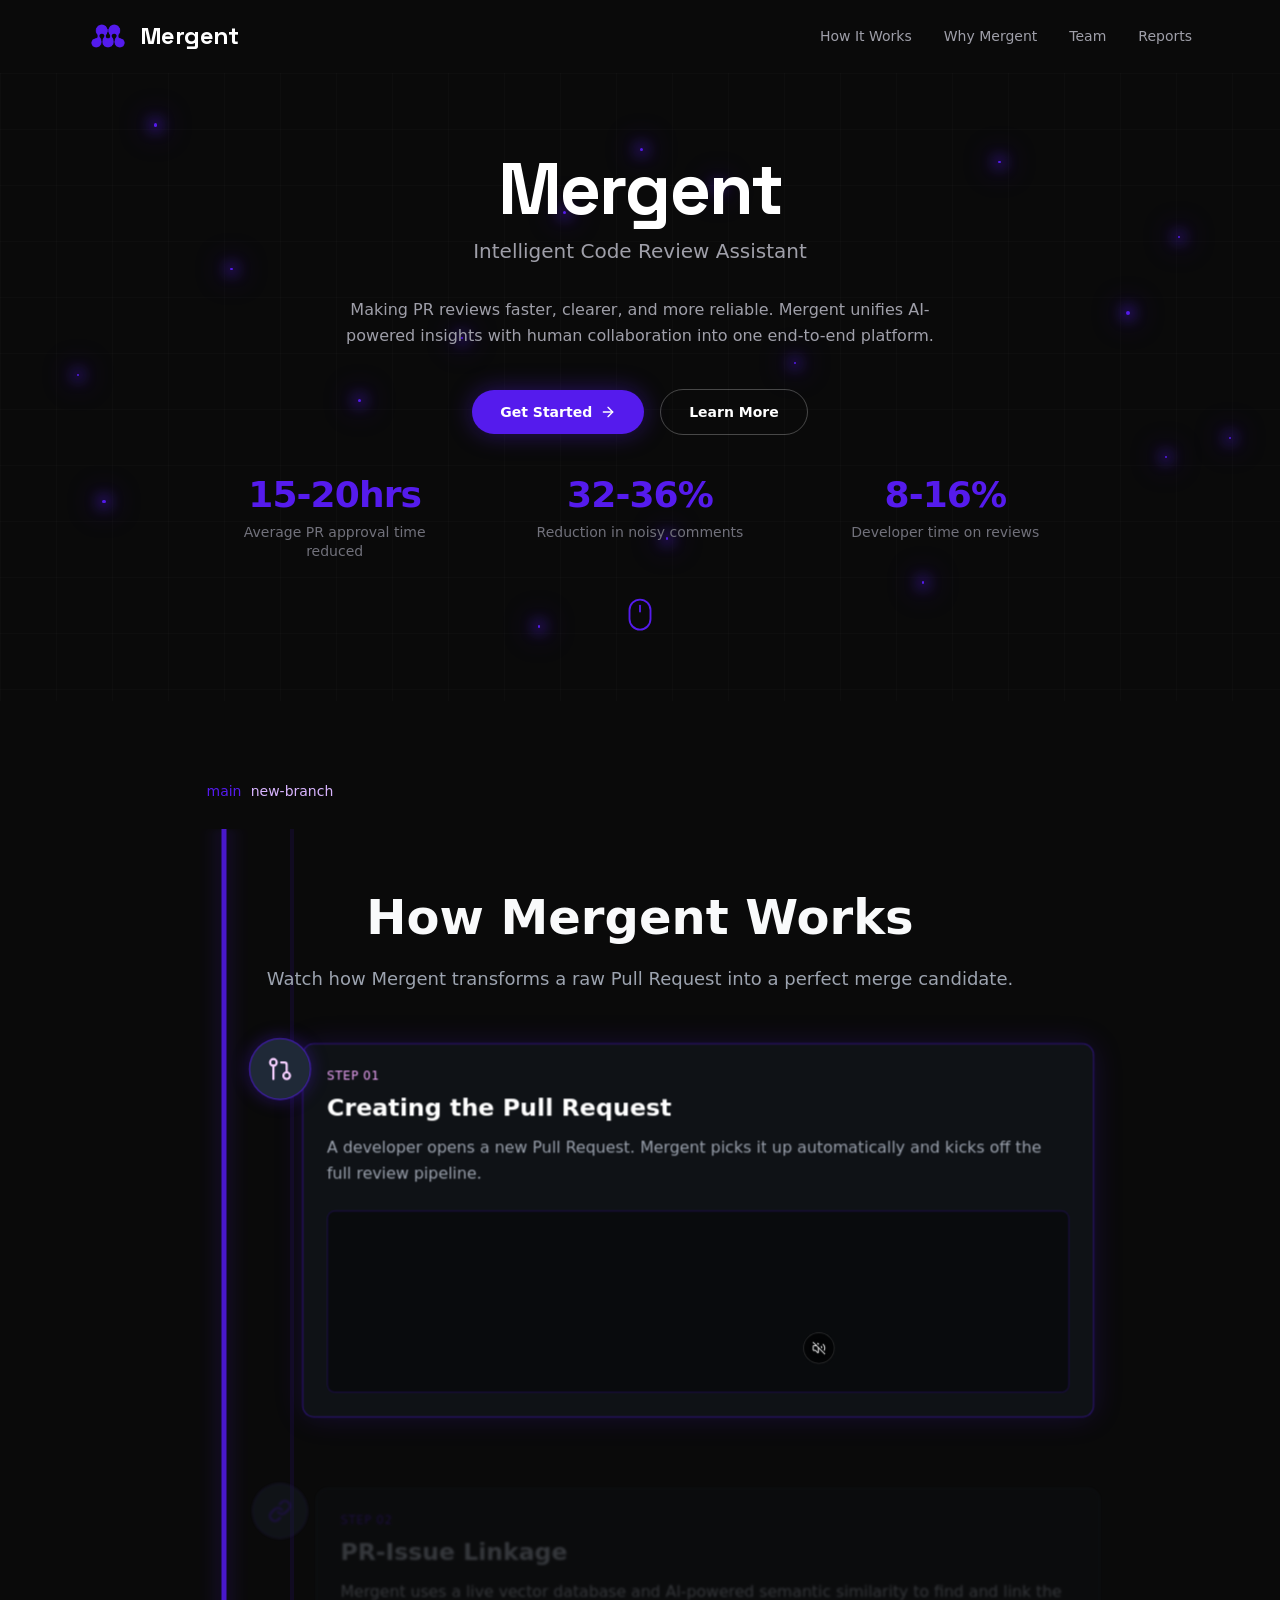
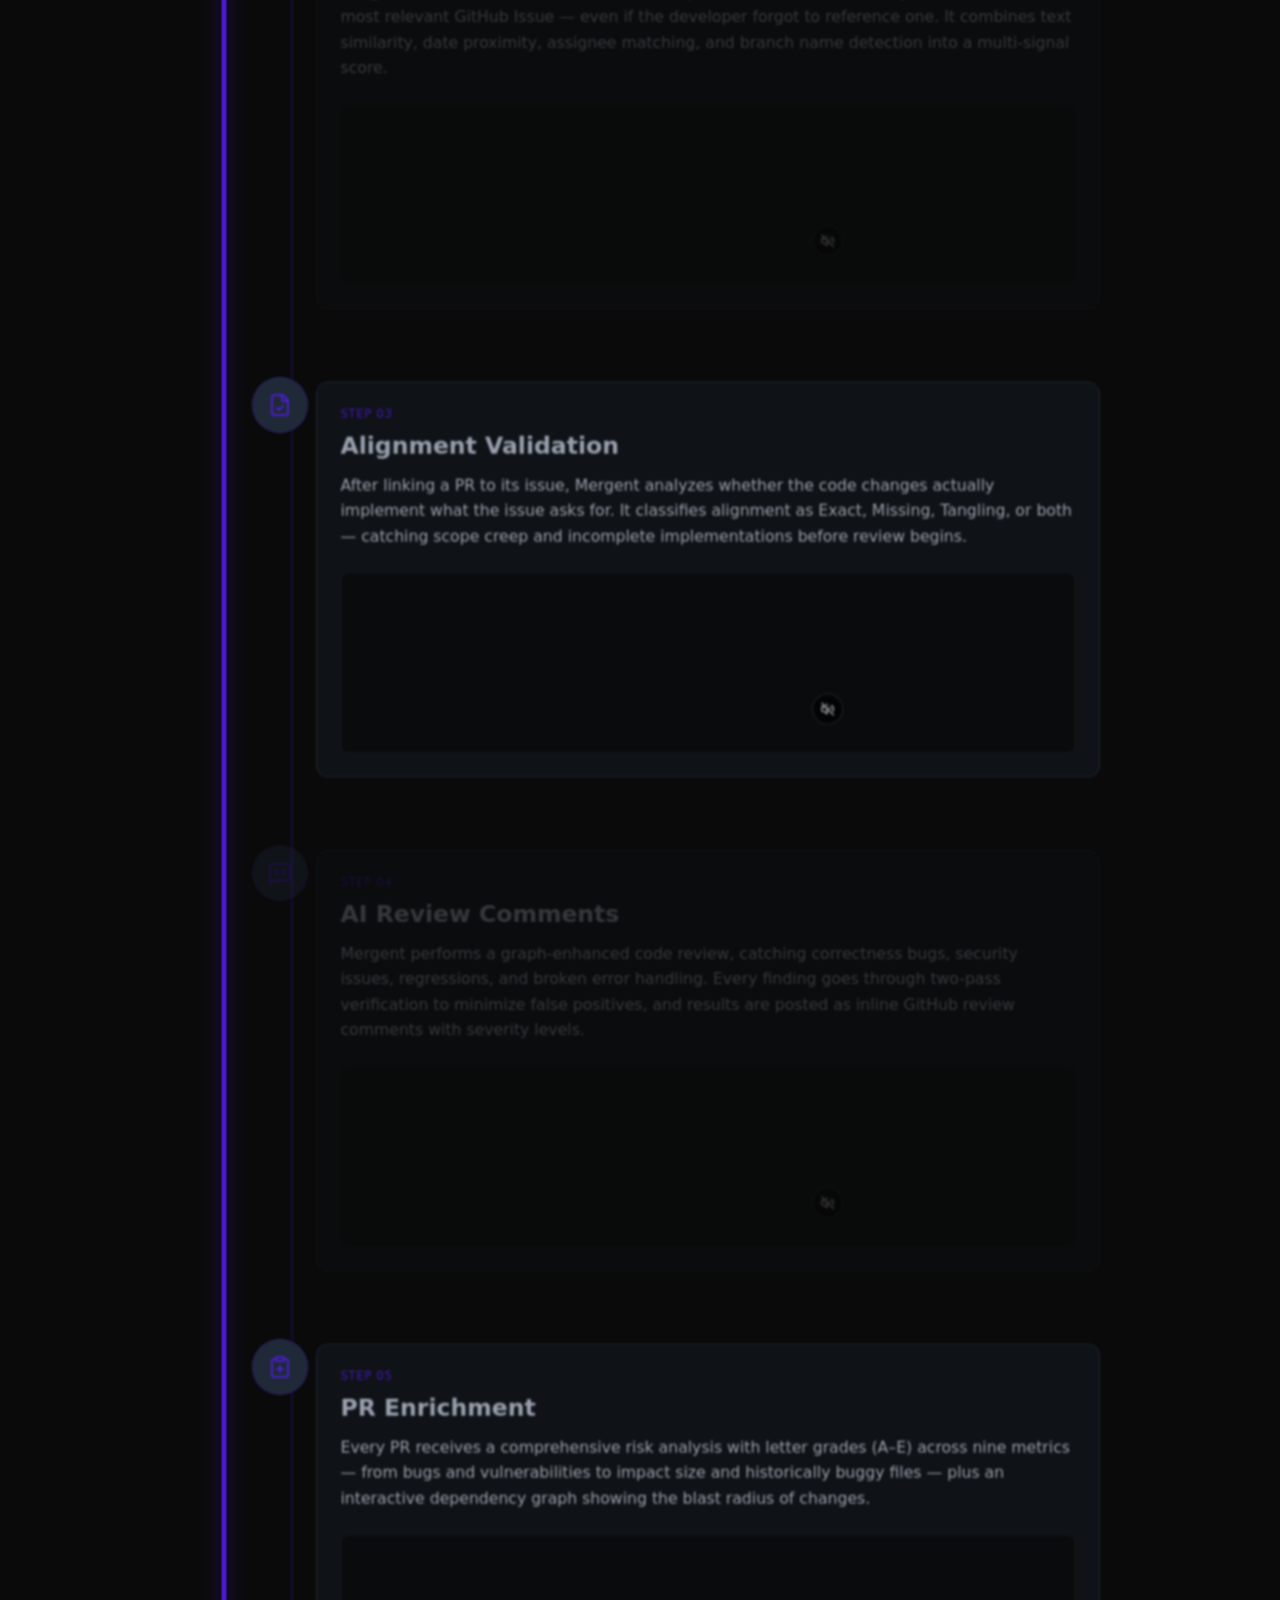
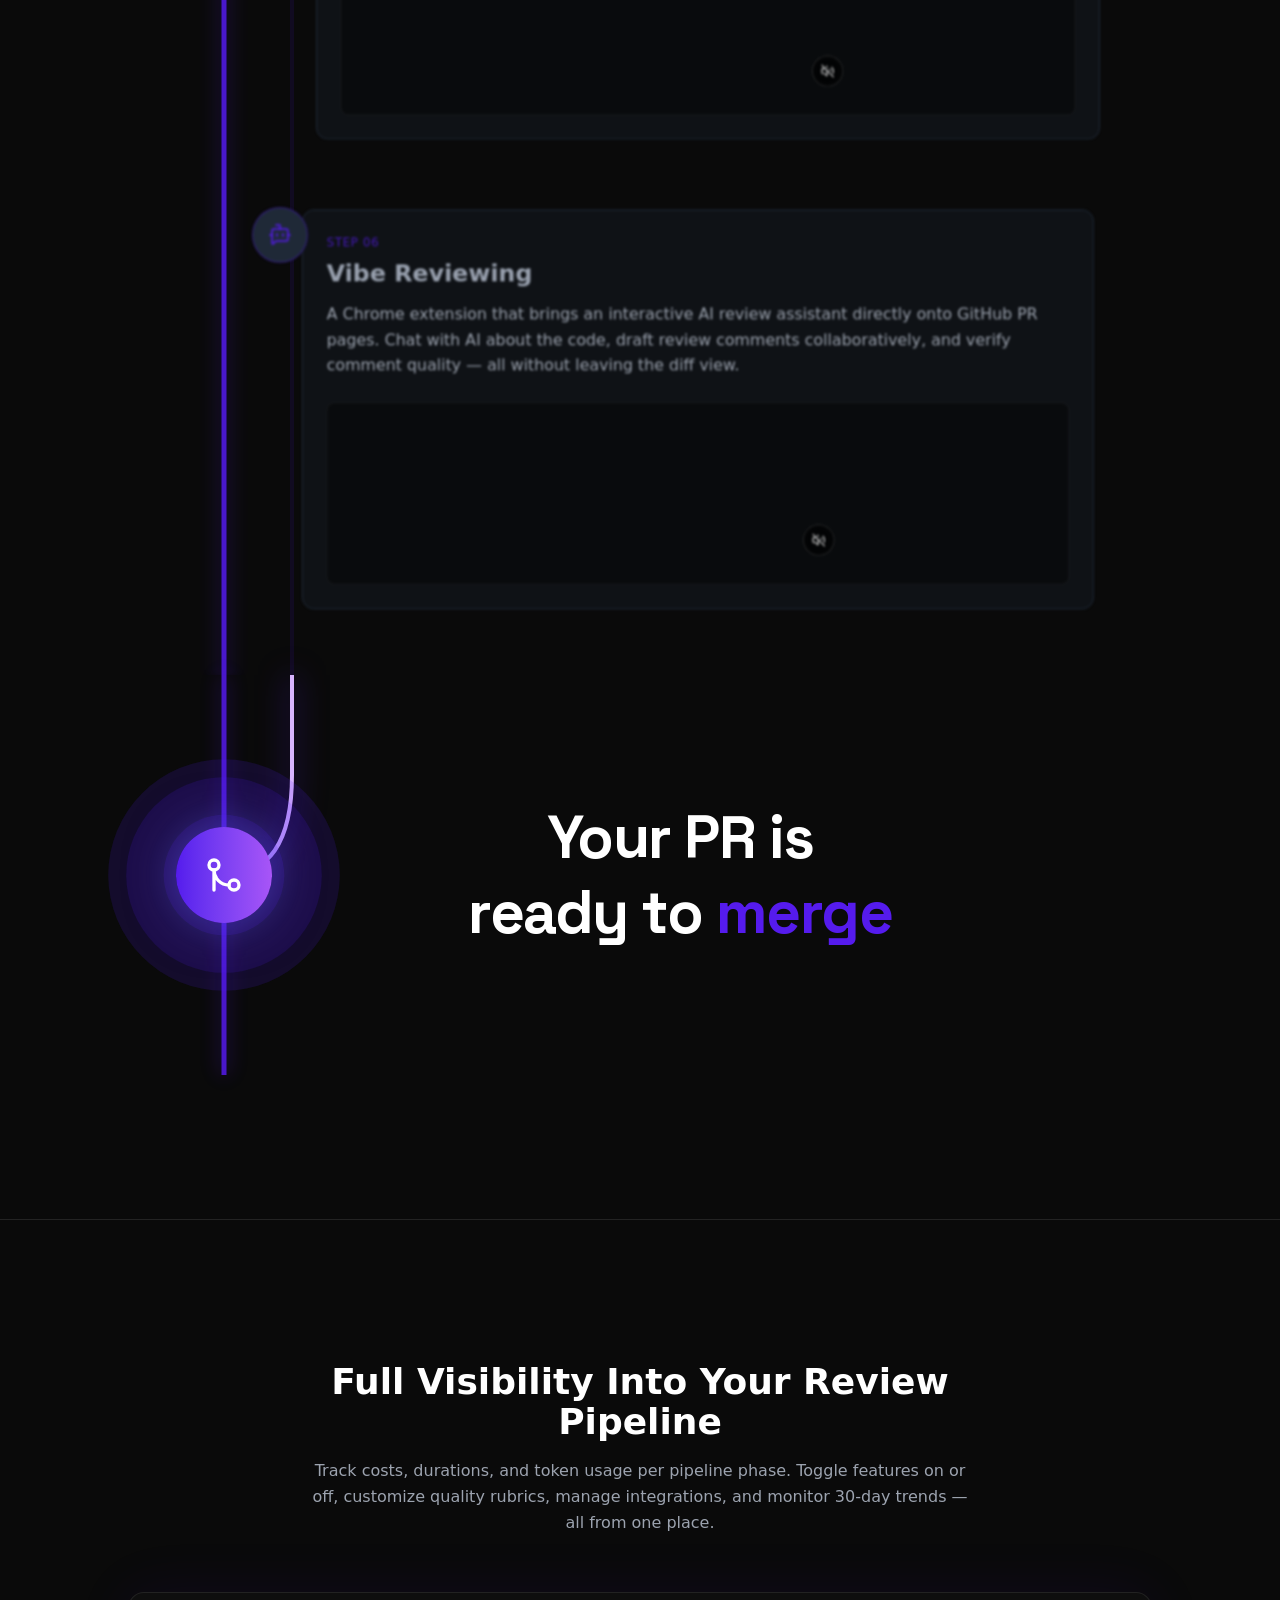
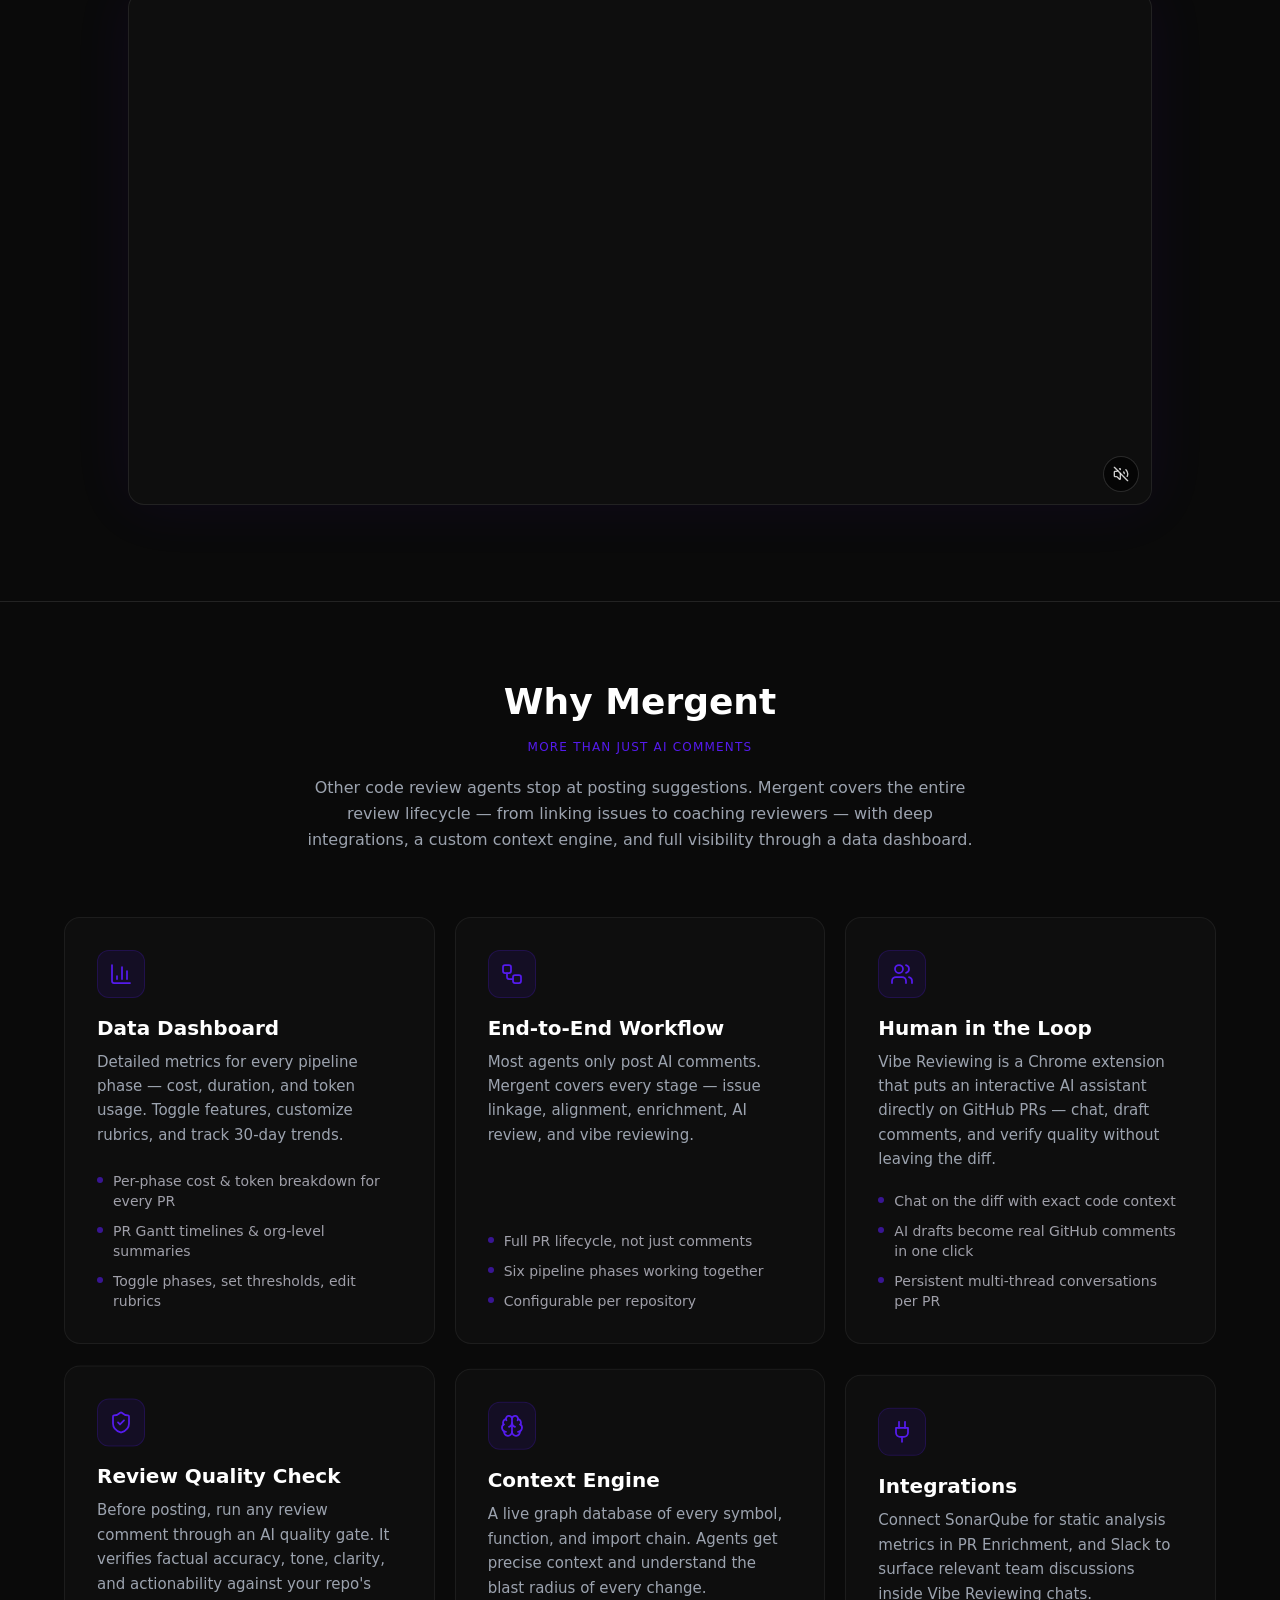
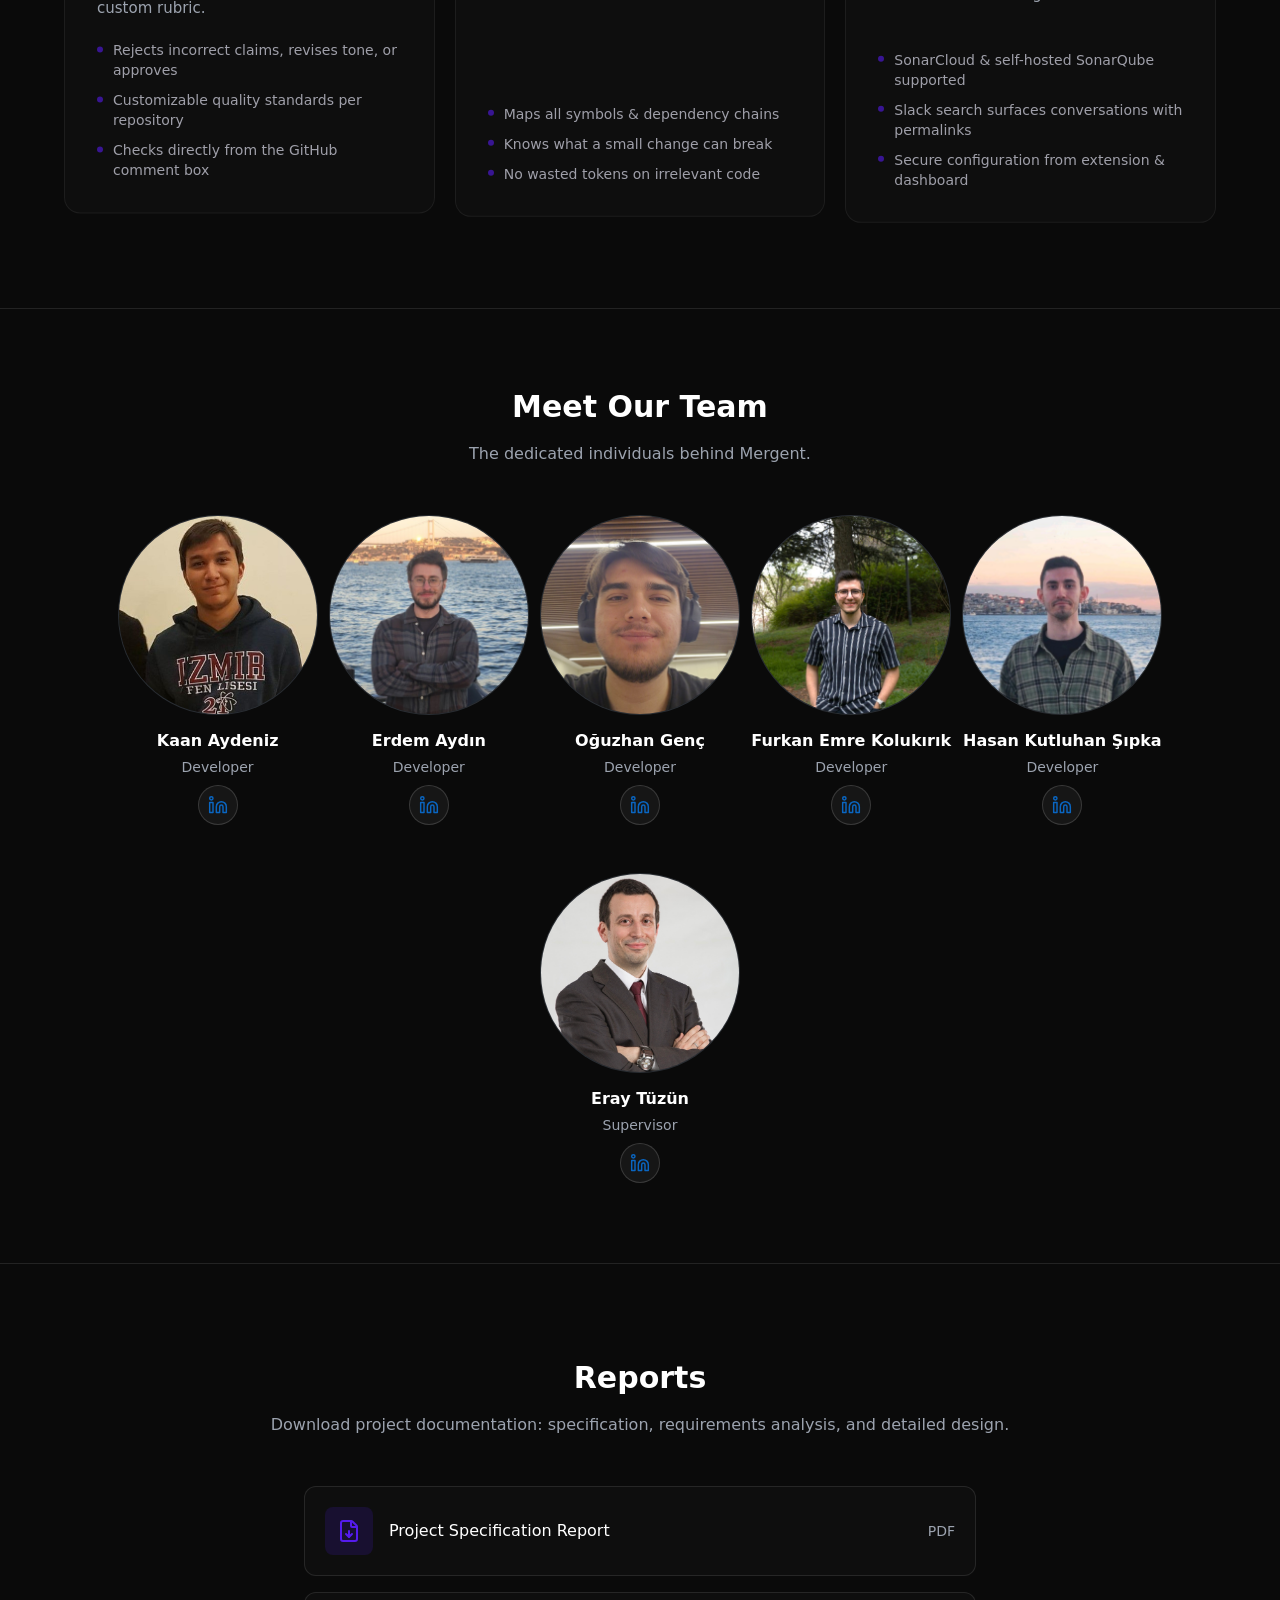
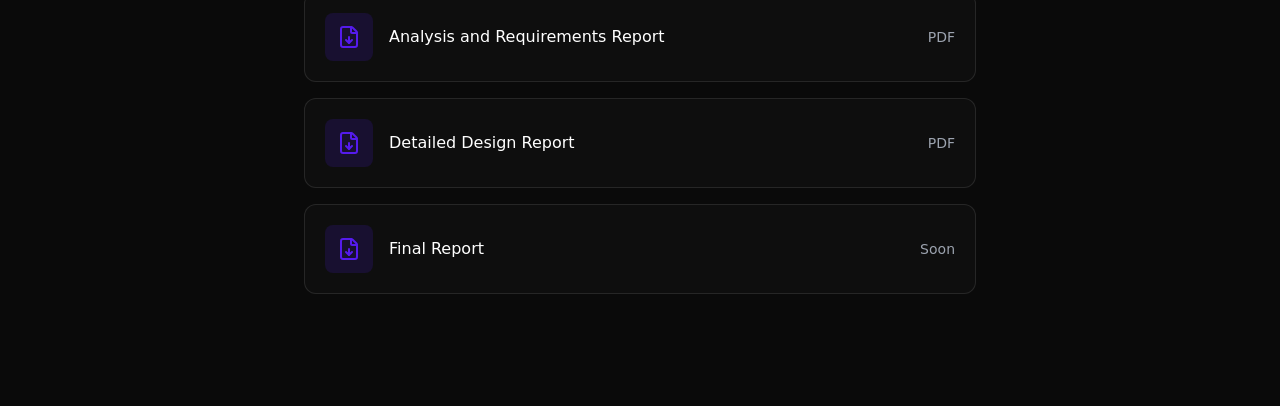
==== commit 084c2e67: "Deploy from website repo" ====
--- a/index.html
+++ b/index.html
@@ -1,20 +1,2 @@
-<!DOCTYPE html>
-<html lang="en" class="dark">
-  <head>
-    <meta charset="UTF-8" />
-    <meta name="viewport" content="width=device-width, initial-scale=1.0, maximum-scale=1" />
-    <title>Mergent - Intelligent Code Review Assistant</title>
-    <meta name="description" content="Mergent unifies AI-powered code review into one end-to-end platform. Auto-link issues, detect alignment, enrich PRs with risk analysis, and enhance reviews with human-AI collaboration." />
-    <meta property="og:title" content="Mergent - Intelligent Code Review Assistant" />
-    <meta property="og:description" content="Making PR reviews faster, clearer, and more reliable with AI-powered insights and human collaboration." />
-    <meta property="og:type" content="website" />
-    <link rel="preconnect" href="https://fonts.googleapis.com">
-    <link rel="preconnect" href="https://fonts.gstatic.com" crossorigin>
-    <link href="https://fonts.googleapis.com/css2?family=Inter:wght@400;500;600;700&family=Space+Grotesk:wght@700&display=swap" rel="stylesheet">
-    <script type="module" crossorigin src="/assets/index-CaNCx1hj.js"></script>
-    <link rel="stylesheet" crossorigin href="/assets/index-D9R5Dn78.css">
-  </head>
-  <body>
-    <div id="root"></div>
-  </body>
-</html>+<!DOCTYPE html><!--gsZ_zE6unq6fcLoBuZx7n--><html lang="en"><head><meta charSet="utf-8"/><meta name="viewport" content="width=device-width, initial-scale=1"/><link rel="preload" href="/_next/static/media/0c89a48fa5027cee-s.p.4564287c.woff2" as="font" crossorigin="" type="font/woff2"/><link rel="preload" href="/_next/static/media/797e433ab948586e-s.p.dbea232f.woff2" as="font" crossorigin="" type="font/woff2"/><link rel="preload" href="/_next/static/media/83afe278b6a6bb3c-s.p.3a6ba036.woff2" as="font" crossorigin="" type="font/woff2"/><link rel="preload" as="image" href="/logo.png"/><link rel="stylesheet" href="/_next/static/chunks/4bfb96da5c9d3325.css" data-precedence="next"/><link rel="stylesheet" href="/_next/static/chunks/1950ae3365441ec7.css" data-precedence="next"/><link rel="preload" as="script" fetchPriority="low" href="/_next/static/chunks/cbd55ab9639e1e66.js"/><script src="/_next/static/chunks/4bfecc4729fa9842.js" async=""></script><script src="/_next/static/chunks/8caed091165340c7.js" async=""></script><script src="/_next/static/chunks/435c4889329df452.js" async=""></script><script src="/_next/static/chunks/turbopack-e34f76a0416738eb.js" async=""></script><script src="/_next/static/chunks/ff1a16fafef87110.js" async=""></script><script src="/_next/static/chunks/247eb132b7f7b574.js" async=""></script><script src="/_next/static/chunks/ab845f9ca90010c7.js" async=""></script><meta name="next-size-adjust" content=""/><title>Mergent — Intelligent Code Review Assistant</title><meta name="description" content="Making PR reviews faster, clearer, and more reliable. Mergent unifies AI-powered insights with human collaboration into one end-to-end platform."/><link rel="icon" href="/favicon.ico?favicon.bdee4792.ico" sizes="48x48" type="image/x-icon"/><script src="/_next/static/chunks/a6dad97d9634a72d.js" noModule=""></script></head><body class="inter_e8e54af-module__r7opxW__variable space_grotesk_10a10050-module__ZdEtQW__variable geist_mono_34594f47-module__jOBELG__variable font-sans antialiased"><div hidden=""><!--$--><!--/$--></div><main class="min-h-screen bg-background text-foreground selection:bg-primary/30"><header class="sticky top-0 z-50 w-full transition-[background-color,backdrop-filter,border-color,box-shadow] duration-300 ease-out border-b border-transparent bg-transparent shadow-none backdrop-blur-none"><div class="mx-auto flex max-w-6xl items-center justify-between gap-6 px-4 py-4 md:px-6"><a class="flex items-center gap-3 text-white" href="/"><img alt="Mergent" width="40" height="40" decoding="async" data-nimg="1" class="block h-10 w-10 shrink-0 object-contain" style="color:transparent" src="/logo.png"/><span class="space_grotesk_10a10050-module__ZdEtQW__className text-xl font-bold tracking-tight md:text-2xl">Mergent</span></a><nav class="flex flex-wrap items-center justify-end gap-x-5 gap-y-2 text-xs text-zinc-400 sm:text-sm md:gap-x-8" aria-label="Primary"><a href="#how-it-works" class="transition-colors hover:text-white">How It Works</a><a href="#why-mergent" class="transition-colors hover:text-white">Why Mergent</a><a href="#team" class="transition-colors hover:text-white">Team</a><a href="#reports" class="transition-colors hover:text-white">Reports</a></nav></div></header><section class="relative flex flex-col overflow-x-hidden bg-background pb-14 text-white md:pb-16"><div class="pointer-events-none absolute inset-0 opacity-[0.45]" style="background-image:linear-gradient(rgba(255,255,255,0.04) 1px, transparent 1px),
+            linear-gradient(90deg, rgba(255,255,255,0.04) 1px, transparent 1px);background-size:56px 56px" aria-hidden="true"></div><div class="pointer-events-none absolute inset-0 overflow-hidden" aria-hidden="true"><span class="absolute rounded-full bg-primary" style="top:8%;left:12%;width:3.3600000000000003px;height:3.3600000000000003px;box-shadow:0 0 14px 3px rgba(85, 27, 237, 0.78), 0 0 30px 6px rgba(85, 27, 237, 0.38)"></span><span class="absolute rounded-full bg-primary" style="top:14%;left:78%;width:2.24px;height:2.24px;box-shadow:0 0 14px 3px rgba(85, 27, 237, 0.78), 0 0 30px 6px rgba(85, 27, 237, 0.38)"></span><span class="absolute rounded-full bg-primary" style="top:22%;left:44%;width:2.8000000000000003px;height:2.8000000000000003px;box-shadow:0 0 14px 3px rgba(85, 27, 237, 0.78), 0 0 30px 6px rgba(85, 27, 237, 0.38)"></span><span class="absolute rounded-full bg-primary" style="top:31%;left:18%;width:2.24px;height:2.24px;box-shadow:0 0 14px 3px rgba(85, 27, 237, 0.78), 0 0 30px 6px rgba(85, 27, 237, 0.38)"></span><span class="absolute rounded-full bg-primary" style="top:38%;left:88%;width:3.9200000000000004px;height:3.9200000000000004px;box-shadow:0 0 14px 3px rgba(85, 27, 237, 0.78), 0 0 30px 6px rgba(85, 27, 237, 0.38)"></span><span class="absolute rounded-full bg-primary" style="top:46%;left:62%;width:2.24px;height:2.24px;box-shadow:0 0 14px 3px rgba(85, 27, 237, 0.78), 0 0 30px 6px rgba(85, 27, 237, 0.38)"></span><span class="absolute rounded-full bg-primary" style="top:52%;left:28%;width:2.8000000000000003px;height:2.8000000000000003px;box-shadow:0 0 14px 3px rgba(85, 27, 237, 0.78), 0 0 30px 6px rgba(85, 27, 237, 0.38)"></span><span class="absolute rounded-full bg-primary" style="top:61%;left:91%;width:2.24px;height:2.24px;box-shadow:0 0 14px 3px rgba(85, 27, 237, 0.78), 0 0 30px 6px rgba(85, 27, 237, 0.38)"></span><span class="absolute rounded-full bg-primary" style="top:68%;left:8%;width:3.3600000000000003px;height:3.3600000000000003px;box-shadow:0 0 14px 3px rgba(85, 27, 237, 0.78), 0 0 30px 6px rgba(85, 27, 237, 0.38)"></span><span class="absolute rounded-full bg-primary" style="top:74%;left:52%;width:2.24px;height:2.24px;box-shadow:0 0 14px 3px rgba(85, 27, 237, 0.78), 0 0 30px 6px rgba(85, 27, 237, 0.38)"></span><span class="absolute rounded-full bg-primary" style="top:81%;left:72%;width:2.8000000000000003px;height:2.8000000000000003px;box-shadow:0 0 14px 3px rgba(85, 27, 237, 0.78), 0 0 30px 6px rgba(85, 27, 237, 0.38)"></span><span class="absolute rounded-full bg-primary" style="top:18%;left:56%;width:2.24px;height:2.24px;box-shadow:0 0 14px 3px rgba(85, 27, 237, 0.78), 0 0 30px 6px rgba(85, 27, 237, 0.38)"></span><span class="absolute rounded-full bg-primary" style="top:42%;left:36%;width:2.24px;height:2.24px;box-shadow:0 0 14px 3px rgba(85, 27, 237, 0.78), 0 0 30px 6px rgba(85, 27, 237, 0.38)"></span><span class="absolute rounded-full bg-primary" style="top:58%;left:96%;width:2.24px;height:2.24px;box-shadow:0 0 14px 3px rgba(85, 27, 237, 0.78), 0 0 30px 6px rgba(85, 27, 237, 0.38)"></span><span class="absolute rounded-full bg-primary" style="top:12%;left:50%;width:2.8000000000000003px;height:2.8000000000000003px;box-shadow:0 0 14px 3px rgba(85, 27, 237, 0.78), 0 0 30px 6px rgba(85, 27, 237, 0.38)"></span><span class="absolute rounded-full bg-primary" style="top:26%;left:92%;width:2.24px;height:2.24px;box-shadow:0 0 14px 3px rgba(85, 27, 237, 0.78), 0 0 30px 6px rgba(85, 27, 237, 0.38)"></span><span class="absolute rounded-full bg-primary" style="top:88%;left:42%;width:2.8000000000000003px;height:2.8000000000000003px;box-shadow:0 0 14px 3px rgba(85, 27, 237, 0.78), 0 0 30px 6px rgba(85, 27, 237, 0.38)"></span><span class="absolute rounded-full bg-primary" style="top:48%;left:6%;width:2.24px;height:2.24px;box-shadow:0 0 14px 3px rgba(85, 27, 237, 0.78), 0 0 30px 6px rgba(85, 27, 237, 0.38)"></span></div><div class="relative z-10 flex flex-col px-4 pt-16 md:px-6 md:pt-20"><div class="mx-auto w-full max-w-3xl text-center" style="opacity:0;transform:translateY(18px)"><h1 class="space_grotesk_10a10050-module__ZdEtQW__className text-5xl font-bold tracking-tight text-white md:text-7xl">Mergent</h1><p class="mt-3 text-lg text-zinc-400 md:text-xl">Intelligent Code Review Assistant</p><p class="mx-auto mt-6 max-w-2xl text-balance text-[15px] leading-relaxed text-zinc-400 md:mt-8 md:text-base">Making PR reviews faster, clearer, and more reliable. Mergent unifies AI-powered insights with human collaboration into one end-to-end platform.</p><div class="mt-8 flex flex-wrap items-center justify-center gap-4 md:mt-10"><a href="https://dashboard.usemergent.com/" target="_blank" rel="noopener noreferrer" class="inline-flex items-center gap-2 rounded-full bg-primary px-7 py-3 text-sm font-semibold text-primary-foreground shadow-[0_0_24px_rgba(85,27,237,0.4)] transition hover:brightness-110">Get Started<svg xmlns="http://www.w3.org/2000/svg" width="24" height="24" viewBox="0 0 24 24" fill="none" stroke="currentColor" stroke-width="2" stroke-linecap="round" stroke-linejoin="round" class="lucide lucide-arrow-right h-4 w-4" aria-hidden="true"><path d="M5 12h14"></path><path d="m12 5 7 7-7 7"></path></svg></a><a href="#how-it-works" class="inline-flex items-center rounded-full border border-white/25 bg-transparent px-7 py-3 text-sm font-semibold text-white transition hover:border-white/50 hover:bg-white/5">Learn More</a></div></div><div class="mx-auto mt-8 grid w-full max-w-4xl grid-cols-1 gap-6 text-center sm:mt-10 sm:grid-cols-3 sm:gap-5" style="opacity:0;transform:translateY(16px)"><div class="flex flex-col items-center"><span class="text-3xl font-bold tracking-tight text-primary md:text-4xl">15-20hrs</span><span class="mt-2 max-w-[220px] text-sm leading-snug text-zinc-500">Average PR approval time reduced</span></div><div class="flex flex-col items-center"><span class="text-3xl font-bold tracking-tight text-primary md:text-4xl">32-36%</span><span class="mt-2 max-w-[220px] text-sm leading-snug text-zinc-500">Reduction in noisy comments</span></div><div class="flex flex-col items-center"><span class="text-3xl font-bold tracking-tight text-primary md:text-4xl">8-16%</span><span class="mt-2 max-w-[220px] text-sm leading-snug text-zinc-500">Developer time on reviews</span></div></div><div class="mt-6 flex justify-center md:mt-8" aria-hidden="true" style="opacity:0"><a href="#how-it-works" class="text-primary transition hover:brightness-125"><span class="inline-flex"><svg xmlns="http://www.w3.org/2000/svg" width="24" height="24" viewBox="0 0 24 24" fill="none" stroke="currentColor" stroke-width="2" stroke-linecap="round" stroke-linejoin="round" class="lucide lucide-mouse h-9 w-9 stroke-[1.25]" aria-hidden="true"><rect x="5" y="2" width="14" height="20" rx="7"></rect><path d="M12 6v4"></path></svg></span></a></div></div></section><section id="how-it-works" class="relative scroll-mt-20 overflow-hidden pb-24 pt-16 md:pt-20"><div class="relative z-30 mx-auto w-full max-w-4xl shrink-0"><div class="relative mb-2 h-8 w-full md:mb-3 md:h-9"><span class="absolute left-[calc(32/896*100%)] top-0 -translate-x-1/2 font-mono text-xs font-normal lowercase tracking-normal text-primary md:text-sm">main</span><span class="absolute left-[calc(100/896*100%)] top-0 max-w-[38vw] -translate-x-1/2 font-mono text-xs font-normal lowercase tracking-normal text-[#d8b4fe] md:max-w-none md:text-sm">new-branch</span></div></div><div class="relative z-0"><div class="relative z-0"><div class="pointer-events-none absolute inset-0 left-1/2 w-full max-w-4xl -translate-x-1/2"><svg class="absolute left-0 top-0 h-full w-full text-primary" viewBox="0 0 896 10000" preserveAspectRatio="none"><line x1="32" y1="0" x2="32" y2="10000" stroke="currentColor" stroke-width="5" class="opacity-85" style="filter:drop-shadow(0 0 10px rgba(85, 27, 237, 0.55))"></line><line x1="100" y1="0" x2="100" y2="10000" stroke="currentColor" stroke-width="4" class="opacity-10"></line><path d="M 100 0 L 100 10000" stroke="#d8b4fe" stroke-width="4" fill="none" pathLength="1" stroke-dashoffset="0px" stroke-dasharray="0px 1px" style="filter:drop-shadow(0 0 15px rgba(85, 27, 237, 0.75))"></path></svg></div><div class="h-12 w-full shrink-0 md:h-16" aria-hidden="true"></div><div class="relative z-10 mx-auto mb-10 max-w-4xl px-4 text-center md:mb-12 md:px-6"><h2 class="mb-6 text-3xl font-bold md:text-5xl">How Mergent Works</h2><p class="text-lg text-muted-foreground">Watch how Mergent transforms a raw Pull Request into a perfect merge candidate.</p></div><div class="relative z-10 mx-auto w-full max-w-4xl"><div class="relative flex gap-8 md:gap-12 items-start max-w-4xl mx-auto pl-16 md:pl-24 transition-opacity duration-500 opacity-100"><div class="absolute left-[3.5rem] md:left-[5.5rem] top-0 z-10 flex-shrink-0 h-14 w-14 rounded-full bg-secondary border flex items-center justify-center -translate-x-1/2 transition-colors duration-500"><svg xmlns="http://www.w3.org/2000/svg" width="24" height="24" viewBox="0 0 24 24" fill="none" stroke="currentColor" stroke-width="2" stroke-linecap="round" stroke-linejoin="round" class="lucide lucide-git-pull-request transition-colors duration-500 text-fuchsia-200" aria-hidden="true"><circle cx="18" cy="18" r="3"></circle><circle cx="6" cy="6" r="3"></circle><path d="M13 6h3a2 2 0 0 1 2 2v7"></path><line x1="6" x2="6" y1="9" y2="21"></line></svg></div><div class="flex-1 pb-16"><div class="bg-secondary/30 backdrop-blur-sm border p-6 rounded-xl transition-all duration-500 border-primary/50 shadow-[0_0_30px_rgba(85,27,237,0.18)]"><div class="flex items-center gap-3 mb-2"><span class="text-xs font-mono uppercase tracking-wider transition-colors text-fuchsia-300">Step 0<!-- -->1</span></div><h3 class="text-2xl font-bold mb-3 transition-colors text-white">Creating the Pull Request</h3><p class="text-muted-foreground leading-relaxed mb-6">A developer opens a new Pull Request. Mergent picks it up automatically and kicks off the full review pipeline.</p><div class="mt-4 bg-black/40 rounded-lg p-4 border overflow-hidden min-h-[120px] flex items-center justify-center transition-colors border-primary/25"><div class="group relative cursor-pointer overflow-hidden rounded-lg"><video src="/videos/create-pr.mp4" muted="" loop="" playsInline="" preload="metadata" class="block h-auto w-full"></video><button class="absolute bottom-3 right-3 z-20 flex h-8 w-8 items-center justify-center rounded-full border border-white/15 bg-black/60 text-white/80 backdrop-blur-sm transition-colors hover:bg-black/80 hover:text-white" aria-label="Unmute"><svg xmlns="http://www.w3.org/2000/svg" width="24" height="24" viewBox="0 0 24 24" fill="none" stroke="currentColor" stroke-width="2" stroke-linecap="round" stroke-linejoin="round" class="lucide lucide-volume-off h-3.5 w-3.5" aria-hidden="true"><path d="M16 9a5 5 0 0 1 .95 2.293"></path><path d="M19.364 5.636a9 9 0 0 1 1.889 9.96"></path><path d="m2 2 20 20"></path><path d="m7 7-.587.587A1.4 1.4 0 0 1 5.416 8H3a1 1 0 0 0-1 1v6a1 1 0 0 0 1 1h2.416a1.4 1.4 0 0 1 .997.413l3.383 3.384A.705.705 0 0 0 11 19.298V11"></path><path d="M9.828 4.172A.686.686 0 0 1 11 4.657v.686"></path></svg></button></div></div></div></div></div><div class="relative flex gap-8 md:gap-12 items-start max-w-4xl mx-auto pl-16 md:pl-24 transition-opacity duration-500 opacity-30 blur-[1px]"><div class="absolute left-[3.5rem] md:left-[5.5rem] top-0 z-10 flex-shrink-0 h-14 w-14 rounded-full bg-secondary border flex items-center justify-center -translate-x-1/2 transition-colors duration-500"><svg xmlns="http://www.w3.org/2000/svg" width="24" height="24" viewBox="0 0 24 24" fill="none" stroke="currentColor" stroke-width="2" stroke-linecap="round" stroke-linejoin="round" class="lucide lucide-link transition-colors duration-500 text-primary/80" aria-hidden="true"><path d="M10 13a5 5 0 0 0 7.54.54l3-3a5 5 0 0 0-7.07-7.07l-1.72 1.71"></path><path d="M14 11a5 5 0 0 0-7.54-.54l-3 3a5 5 0 0 0 7.07 7.07l1.71-1.71"></path></svg></div><div class="flex-1 pb-16"><div class="bg-secondary/30 backdrop-blur-sm border p-6 rounded-xl transition-all duration-500 border-border"><div class="flex items-center gap-3 mb-2"><span class="text-xs font-mono uppercase tracking-wider transition-colors text-primary/75">Step 0<!-- -->2</span></div><h3 class="text-2xl font-bold mb-3 transition-colors text-gray-400">PR-Issue Linkage</h3><p class="text-muted-foreground leading-relaxed mb-6">Mergent uses a live vector database and AI-powered semantic similarity to find and link the most relevant GitHub Issue — even if the developer forgot to reference one. It combines text similarity, date proximity, assignee matching, and branch name detection into a multi-signal score.</p><div class="mt-4 bg-black/40 rounded-lg p-4 border overflow-hidden min-h-[120px] flex items-center justify-center transition-colors border-white/5"><div class="group relative cursor-pointer overflow-hidden rounded-lg"><video src="/videos/linkage.mp4" muted="" loop="" playsInline="" preload="metadata" class="block h-auto w-full"></video><button class="absolute bottom-3 right-3 z-20 flex h-8 w-8 items-center justify-center rounded-full border border-white/15 bg-black/60 text-white/80 backdrop-blur-sm transition-colors hover:bg-black/80 hover:text-white" aria-label="Unmute"><svg xmlns="http://www.w3.org/2000/svg" width="24" height="24" viewBox="0 0 24 24" fill="none" stroke="currentColor" stroke-width="2" stroke-linecap="round" stroke-linejoin="round" class="lucide lucide-volume-off h-3.5 w-3.5" aria-hidden="true"><path d="M16 9a5 5 0 0 1 .95 2.293"></path><path d="M19.364 5.636a9 9 0 0 1 1.889 9.96"></path><path d="m2 2 20 20"></path><path d="m7 7-.587.587A1.4 1.4 0 0 1 5.416 8H3a1 1 0 0 0-1 1v6a1 1 0 0 0 1 1h2.416a1.4 1.4 0 0 1 .997.413l3.383 3.384A.705.705 0 0 0 11 19.298V11"></path><path d="M9.828 4.172A.686.686 0 0 1 11 4.657v.686"></path></svg></button></div></div></div></div></div><div class="relative flex gap-8 md:gap-12 items-start max-w-4xl mx-auto pl-16 md:pl-24 transition-opacity duration-500 opacity-30 blur-[1px]"><div class="absolute left-[3.5rem] md:left-[5.5rem] top-0 z-10 flex-shrink-0 h-14 w-14 rounded-full bg-secondary border flex items-center justify-center -translate-x-1/2 transition-colors duration-500"><svg xmlns="http://www.w3.org/2000/svg" width="24" height="24" viewBox="0 0 24 24" fill="none" stroke="currentColor" stroke-width="2" stroke-linecap="round" stroke-linejoin="round" class="lucide lucide-file-check transition-colors duration-500 text-primary/80" aria-hidden="true"><path d="M6 22a2 2 0 0 1-2-2V4a2 2 0 0 1 2-2h8a2.4 2.4 0 0 1 1.704.706l3.588 3.588A2.4 2.4 0 0 1 20 8v12a2 2 0 0 1-2 2z"></path><path d="M14 2v5a1 1 0 0 0 1 1h5"></path><path d="m9 15 2 2 4-4"></path></svg></div><div class="flex-1 pb-16"><div class="bg-secondary/30 backdrop-blur-sm border p-6 rounded-xl transition-all duration-500 border-border"><div class="flex items-center gap-3 mb-2"><span class="text-xs font-mono uppercase tracking-wider transition-colors text-primary/75">Step 0<!-- -->3</span></div><h3 class="text-2xl font-bold mb-3 transition-colors text-gray-400">Alignment Validation</h3><p class="text-muted-foreground leading-relaxed mb-6">After linking a PR to its issue, Mergent analyzes whether the code changes actually implement what the issue asks for. It classifies alignment as Exact, Missing, Tangling, or both — catching scope creep and incomplete implementations before review begins.</p><div class="mt-4 bg-black/40 rounded-lg p-4 border overflow-hidden min-h-[120px] flex items-center justify-center transition-colors border-white/5"><div class="group relative cursor-pointer overflow-hidden rounded-lg"><video src="/videos/alignment.mp4" muted="" loop="" playsInline="" preload="metadata" class="block h-auto w-full"></video><button class="absolute bottom-3 right-3 z-20 flex h-8 w-8 items-center justify-center rounded-full border border-white/15 bg-black/60 text-white/80 backdrop-blur-sm transition-colors hover:bg-black/80 hover:text-white" aria-label="Unmute"><svg xmlns="http://www.w3.org/2000/svg" width="24" height="24" viewBox="0 0 24 24" fill="none" stroke="currentColor" stroke-width="2" stroke-linecap="round" stroke-linejoin="round" class="lucide lucide-volume-off h-3.5 w-3.5" aria-hidden="true"><path d="M16 9a5 5 0 0 1 .95 2.293"></path><path d="M19.364 5.636a9 9 0 0 1 1.889 9.96"></path><path d="m2 2 20 20"></path><path d="m7 7-.587.587A1.4 1.4 0 0 1 5.416 8H3a1 1 0 0 0-1 1v6a1 1 0 0 0 1 1h2.416a1.4 1.4 0 0 1 .997.413l3.383 3.384A.705.705 0 0 0 11 19.298V11"></path><path d="M9.828 4.172A.686.686 0 0 1 11 4.657v.686"></path></svg></button></div></div></div></div></div><div class="relative flex gap-8 md:gap-12 items-start max-w-4xl mx-auto pl-16 md:pl-24 transition-opacity duration-500 opacity-30 blur-[1px]"><div class="absolute left-[3.5rem] md:left-[5.5rem] top-0 z-10 flex-shrink-0 h-14 w-14 rounded-full bg-secondary border flex items-center justify-center -translate-x-1/2 transition-colors duration-500"><svg xmlns="http://www.w3.org/2000/svg" width="24" height="24" viewBox="0 0 24 24" fill="none" stroke="currentColor" stroke-width="2" stroke-linecap="round" stroke-linejoin="round" class="lucide lucide-message-square-code transition-colors duration-500 text-primary/80" aria-hidden="true"><path d="M22 17a2 2 0 0 1-2 2H6.828a2 2 0 0 0-1.414.586l-2.202 2.202A.71.71 0 0 1 2 21.286V5a2 2 0 0 1 2-2h16a2 2 0 0 1 2 2z"></path><path d="m10 8-3 3 3 3"></path><path d="m14 14 3-3-3-3"></path></svg></div><div class="flex-1 pb-16"><div class="bg-secondary/30 backdrop-blur-sm border p-6 rounded-xl transition-all duration-500 border-border"><div class="flex items-center gap-3 mb-2"><span class="text-xs font-mono uppercase tracking-wider transition-colors text-primary/75">Step 0<!-- -->4</span></div><h3 class="text-2xl font-bold mb-3 transition-colors text-gray-400">AI Review Comments</h3><p class="text-muted-foreground leading-relaxed mb-6">Mergent performs a graph-enhanced code review, catching correctness bugs, security issues, regressions, and broken error handling. Every finding goes through two-pass verification to minimize false positives, and results are posted as inline GitHub review comments with severity levels.</p><div class="mt-4 bg-black/40 rounded-lg p-4 border overflow-hidden min-h-[120px] flex items-center justify-center transition-colors border-white/5"><div class="group relative cursor-pointer overflow-hidden rounded-lg"><video src="/videos/review.mp4" muted="" loop="" playsInline="" preload="metadata" class="block h-auto w-full"></video><button class="absolute bottom-3 right-3 z-20 flex h-8 w-8 items-center justify-center rounded-full border border-white/15 bg-black/60 text-white/80 backdrop-blur-sm transition-colors hover:bg-black/80 hover:text-white" aria-label="Unmute"><svg xmlns="http://www.w3.org/2000/svg" width="24" height="24" viewBox="0 0 24 24" fill="none" stroke="currentColor" stroke-width="2" stroke-linecap="round" stroke-linejoin="round" class="lucide lucide-volume-off h-3.5 w-3.5" aria-hidden="true"><path d="M16 9a5 5 0 0 1 .95 2.293"></path><path d="M19.364 5.636a9 9 0 0 1 1.889 9.96"></path><path d="m2 2 20 20"></path><path d="m7 7-.587.587A1.4 1.4 0 0 1 5.416 8H3a1 1 0 0 0-1 1v6a1 1 0 0 0 1 1h2.416a1.4 1.4 0 0 1 .997.413l3.383 3.384A.705.705 0 0 0 11 19.298V11"></path><path d="M9.828 4.172A.686.686 0 0 1 11 4.657v.686"></path></svg></button></div></div></div></div></div><div class="relative flex gap-8 md:gap-12 items-start max-w-4xl mx-auto pl-16 md:pl-24 transition-opacity duration-500 opacity-30 blur-[1px]"><div class="absolute left-[3.5rem] md:left-[5.5rem] top-0 z-10 flex-shrink-0 h-14 w-14 rounded-full bg-secondary border flex items-center justify-center -translate-x-1/2 transition-colors duration-500"><svg xmlns="http://www.w3.org/2000/svg" width="24" height="24" viewBox="0 0 24 24" fill="none" stroke="currentColor" stroke-width="2" stroke-linecap="round" stroke-linejoin="round" class="lucide lucide-clipboard-plus transition-colors duration-500 text-primary/80" aria-hidden="true"><rect width="8" height="4" x="8" y="2" rx="1" ry="1"></rect><path d="M16 4h2a2 2 0 0 1 2 2v14a2 2 0 0 1-2 2H6a2 2 0 0 1-2-2V6a2 2 0 0 1 2-2h2"></path><path d="M9 14h6"></path><path d="M12 17v-6"></path></svg></div><div class="flex-1 pb-16"><div class="bg-secondary/30 backdrop-blur-sm border p-6 rounded-xl transition-all duration-500 border-border"><div class="flex items-center gap-3 mb-2"><span class="text-xs font-mono uppercase tracking-wider transition-colors text-primary/75">Step 0<!-- -->5</span></div><h3 class="text-2xl font-bold mb-3 transition-colors text-gray-400">PR Enrichment</h3><p class="text-muted-foreground leading-relaxed mb-6">Every PR receives a comprehensive risk analysis with letter grades (A–E) across nine metrics — from bugs and vulnerabilities to impact size and historically buggy files — plus an interactive dependency graph showing the blast radius of changes.</p><div class="mt-4 bg-black/40 rounded-lg p-4 border overflow-hidden min-h-[120px] flex items-center justify-center transition-colors border-white/5"><div class="group relative cursor-pointer overflow-hidden rounded-lg"><video src="/videos/enrichment.mp4" muted="" loop="" playsInline="" preload="metadata" class="block h-auto w-full"></video><button class="absolute bottom-3 right-3 z-20 flex h-8 w-8 items-center justify-center rounded-full border border-white/15 bg-black/60 text-white/80 backdrop-blur-sm transition-colors hover:bg-black/80 hover:text-white" aria-label="Unmute"><svg xmlns="http://www.w3.org/2000/svg" width="24" height="24" viewBox="0 0 24 24" fill="none" stroke="currentColor" stroke-width="2" stroke-linecap="round" stroke-linejoin="round" class="lucide lucide-volume-off h-3.5 w-3.5" aria-hidden="true"><path d="M16 9a5 5 0 0 1 .95 2.293"></path><path d="M19.364 5.636a9 9 0 0 1 1.889 9.96"></path><path d="m2 2 20 20"></path><path d="m7 7-.587.587A1.4 1.4 0 0 1 5.416 8H3a1 1 0 0 0-1 1v6a1 1 0 0 0 1 1h2.416a1.4 1.4 0 0 1 .997.413l3.383 3.384A.705.705 0 0 0 11 19.298V11"></path><path d="M9.828 4.172A.686.686 0 0 1 11 4.657v.686"></path></svg></button></div></div></div></div></div><div class="relative flex gap-8 md:gap-12 items-start max-w-4xl mx-auto pl-16 md:pl-24 transition-opacity duration-500 opacity-30 blur-[1px]"><div class="absolute left-[3.5rem] md:left-[5.5rem] top-0 z-10 flex-shrink-0 h-14 w-14 rounded-full bg-secondary border flex items-center justify-center -translate-x-1/2 transition-colors duration-500"><svg xmlns="http://www.w3.org/2000/svg" width="24" height="24" viewBox="0 0 24 24" fill="none" stroke="currentColor" stroke-width="2" stroke-linecap="round" stroke-linejoin="round" class="lucide lucide-bot-message-square transition-colors duration-500 text-primary/80" aria-hidden="true"><path d="M12 6V2H8"></path><path d="M15 11v2"></path><path d="M2 12h2"></path><path d="M20 12h2"></path><path d="M20 16a2 2 0 0 1-2 2H8.828a2 2 0 0 0-1.414.586l-2.202 2.202A.71.71 0 0 1 4 20.286V8a2 2 0 0 1 2-2h12a2 2 0 0 1 2 2z"></path><path d="M9 11v2"></path></svg></div><div class="flex-1 pb-16"><div class="bg-secondary/30 backdrop-blur-sm border p-6 rounded-xl transition-all duration-500 border-border"><div class="flex items-center gap-3 mb-2"><span class="text-xs font-mono uppercase tracking-wider transition-colors text-primary/75">Step 0<!-- -->6</span></div><h3 class="text-2xl font-bold mb-3 transition-colors text-gray-400">Vibe Reviewing</h3><p class="text-muted-foreground leading-relaxed mb-6">A Chrome extension that brings an interactive AI review assistant directly onto GitHub PR pages. Chat with AI about the code, draft review comments collaboratively, and verify comment quality — all without leaving the diff view.</p><div class="mt-4 bg-black/40 rounded-lg p-4 border overflow-hidden min-h-[120px] flex items-center justify-center transition-colors border-white/5"><div class="group relative cursor-pointer overflow-hidden rounded-lg"><video src="/videos/vibe.mp4" muted="" loop="" playsInline="" preload="metadata" class="block h-auto w-full"></video><button class="absolute bottom-3 right-3 z-20 flex h-8 w-8 items-center justify-center rounded-full border border-white/15 bg-black/60 text-white/80 backdrop-blur-sm transition-colors hover:bg-black/80 hover:text-white" aria-label="Unmute"><svg xmlns="http://www.w3.org/2000/svg" width="24" height="24" viewBox="0 0 24 24" fill="none" stroke="currentColor" stroke-width="2" stroke-linecap="round" stroke-linejoin="round" class="lucide lucide-volume-off h-3.5 w-3.5" aria-hidden="true"><path d="M16 9a5 5 0 0 1 .95 2.293"></path><path d="M19.364 5.636a9 9 0 0 1 1.889 9.96"></path><path d="m2 2 20 20"></path><path d="m7 7-.587.587A1.4 1.4 0 0 1 5.416 8H3a1 1 0 0 0-1 1v6a1 1 0 0 0 1 1h2.416a1.4 1.4 0 0 1 .997.413l3.383 3.384A.705.705 0 0 0 11 19.298V11"></path><path d="M9.828 4.172A.686.686 0 0 1 11 4.657v.686"></path></svg></button></div></div></div></div></div></div></div><div class="relative z-10 mx-auto w-full max-w-4xl pb-8 md:pb-12"><div class="relative mx-auto flex h-[min(400px,70vh)] w-full max-w-4xl items-center justify-center"><div class="pointer-events-none absolute inset-0"><svg class="h-full w-full overflow-visible text-primary" viewBox="0 0 896 400" preserveAspectRatio="none"><path d="M 32 0 L 32 400" stroke="currentColor" stroke-width="5" fill="none" class="opacity-85" style="filter:drop-shadow(0 0 10px rgba(85, 27, 237, 0.55))"></path><path d="M 100 0 L 100 100 Q 100 200 32 200" stroke="#d8b4fe" stroke-width="4" fill="none" style="filter:drop-shadow(0 0 15px rgba(85, 27, 237, 0.75))"></path></svg></div><div class="absolute left-[calc(32/896*100%)] top-1/2 z-10 flex h-24 w-24 -translate-x-1/2 -translate-y-1/2 items-center justify-center"><div class="absolute inset-0 -z-10 rounded-full bg-primary/30" style="opacity:0.5;transform:none"></div><div class="absolute inset-0 -z-10 rounded-full bg-primary/30" style="opacity:0.5;transform:none"></div><div class="absolute inset-0 -z-10 rounded-full bg-primary/30" style="opacity:0.5;transform:none"></div><div class="relative z-20 flex h-full w-full items-center justify-center rounded-full bg-gradient-to-r from-primary to-accent shadow-[0_0_50px_rgba(99,102,241,0.5)]"><svg xmlns="http://www.w3.org/2000/svg" width="40" height="40" viewBox="0 0 24 24" fill="none" stroke="currentColor" stroke-width="2" stroke-linecap="round" stroke-linejoin="round" class="lucide lucide-git-merge text-white" aria-hidden="true"><circle cx="18" cy="18" r="3"></circle><circle cx="6" cy="6" r="3"></circle><path d="M6 21V9a9 9 0 0 0 9 9"></path></svg></div></div><div class="pointer-events-none absolute inset-0 flex w-full items-center pl-12 md:pl-20"><div class="flex flex-1 items-center justify-center"><h2 class="space_grotesk_10a10050-module__ZdEtQW__className text-center text-4xl font-bold leading-tight tracking-tight text-white md:text-5xl lg:text-6xl">Your PR is<br/>ready to <span class="text-primary">merge</span></h2></div></div></div></div></div></section><section class="relative border-t border-white/10 px-4 py-16 md:py-24"><div class="mx-auto max-w-5xl"><header class="mx-auto mb-10 max-w-2xl text-center md:mb-14"><div class="mb-4 inline-flex items-center gap-2 rounded-full border border-primary/20 bg-primary/10 px-4 py-1.5" style="opacity:0;transform:translateY(12px)"><svg xmlns="http://www.w3.org/2000/svg" width="24" height="24" viewBox="0 0 24 24" fill="none" stroke="currentColor" stroke-width="2" stroke-linecap="round" stroke-linejoin="round" class="lucide lucide-chart-column h-4 w-4 text-primary" aria-hidden="true"><path d="M3 3v16a2 2 0 0 0 2 2h16"></path><path d="M18 17V9"></path><path d="M13 17V5"></path><path d="M8 17v-3"></path></svg><span class="font-mono text-xs uppercase tracking-widest text-primary">Data Dashboard</span></div><h2 class="text-2xl font-bold text-white md:text-4xl" style="opacity:0;transform:translateY(16px)">Full Visibility Into Your Review Pipeline</h2><p class="mt-4 text-pretty leading-relaxed text-muted-foreground" style="opacity:0;transform:translateY(16px)">Track costs, durations, and token usage per pipeline phase. Toggle features on or off, customize quality rubrics, manage integrations, and monitor 30-day trends — all from one place.</p></header><div class="relative overflow-hidden rounded-2xl border border-white/[0.08] bg-white/[0.02] shadow-[0_0_60px_rgba(85,27,237,0.08)]" style="opacity:0;transform:translateY(24px)"><div class="group relative cursor-pointer"><video src="/videos/dashboard.mp4" muted="" loop="" playsInline="" preload="metadata" class="block h-auto w-full"></video><button class="absolute bottom-3 right-3 z-20 flex h-9 w-9 items-center justify-center rounded-full border border-white/15 bg-black/60 text-white/80 backdrop-blur-sm transition-colors hover:bg-black/80 hover:text-white" aria-label="Unmute"><svg xmlns="http://www.w3.org/2000/svg" width="24" height="24" viewBox="0 0 24 24" fill="none" stroke="currentColor" stroke-width="2" stroke-linecap="round" stroke-linejoin="round" class="lucide lucide-volume-off h-4 w-4" aria-hidden="true"><path d="M16 9a5 5 0 0 1 .95 2.293"></path><path d="M19.364 5.636a9 9 0 0 1 1.889 9.96"></path><path d="m2 2 20 20"></path><path d="m7 7-.587.587A1.4 1.4 0 0 1 5.416 8H3a1 1 0 0 0-1 1v6a1 1 0 0 0 1 1h2.416a1.4 1.4 0 0 1 .997.413l3.383 3.384A.705.705 0 0 0 11 19.298V11"></path><path d="M9.828 4.172A.686.686 0 0 1 11 4.657v.686"></path></svg></button></div></div></div></section><section id="why-mergent" class="scroll-mt-20 border-t border-white/10 px-4 py-16 md:pb-24 md:pt-20"><div class="mx-auto max-w-6xl"><header class="mx-auto mb-12 max-w-2xl text-center md:mb-16"><h2 class="mb-3 text-2xl font-bold text-white md:text-4xl" style="opacity:0;transform:translateY(16px)">Why Mergent</h2><span class="mb-1 inline-block font-mono text-xs uppercase tracking-widest text-primary" style="opacity:0;transform:translateY(12px)">More Than Just AI Comments</span><p class="mt-4 text-pretty leading-relaxed text-muted-foreground" style="opacity:0;transform:translateY(16px)">Other code review agents stop at posting suggestions. Mergent covers the entire review lifecycle — from linking issues to coaching reviewers — with deep integrations, a custom context engine, and full visibility through a data dashboard.</p></header><div class="grid gap-5 sm:grid-cols-2 lg:grid-cols-3"><div class="group relative flex flex-col rounded-2xl border border-white/[0.06] bg-white/[0.02] p-6 transition-colors duration-300 hover:border-primary/30 hover:bg-white/[0.04] md:p-8" style="opacity:0;transform:translateY(32px)"><div class="mb-4 flex h-12 w-12 items-center justify-center rounded-xl border border-primary/20 bg-primary/10"><svg xmlns="http://www.w3.org/2000/svg" width="24" height="24" viewBox="0 0 24 24" fill="none" stroke="currentColor" stroke-width="1.75" stroke-linecap="round" stroke-linejoin="round" class="lucide lucide-chart-column h-6 w-6 text-primary" aria-hidden="true"><path d="M3 3v16a2 2 0 0 0 2 2h16"></path><path d="M18 17V9"></path><path d="M13 17V5"></path><path d="M8 17v-3"></path></svg></div><h3 class="mb-2 text-lg font-semibold text-white md:text-xl">Data Dashboard</h3><p class="mb-5 text-sm leading-relaxed text-muted-foreground md:text-[0.938rem]">Detailed metrics for every pipeline phase — cost, duration, and token usage. Toggle features, customize rubrics, and track 30-day trends.</p><ul class="mt-auto space-y-2.5"><li class="flex items-start gap-2.5 text-sm text-zinc-400"><span class="mt-1.5 block h-1.5 w-1.5 shrink-0 rounded-full bg-primary/60"></span>Per-phase cost &amp; token breakdown for every PR</li><li class="flex items-start gap-2.5 text-sm text-zinc-400"><span class="mt-1.5 block h-1.5 w-1.5 shrink-0 rounded-full bg-primary/60"></span>PR Gantt timelines &amp; org-level summaries</li><li class="flex items-start gap-2.5 text-sm text-zinc-400"><span class="mt-1.5 block h-1.5 w-1.5 shrink-0 rounded-full bg-primary/60"></span>Toggle phases, set thresholds, edit rubrics</li></ul></div><div class="group relative flex flex-col rounded-2xl border border-white/[0.06] bg-white/[0.02] p-6 transition-colors duration-300 hover:border-primary/30 hover:bg-white/[0.04] md:p-8" style="opacity:0;transform:translateY(32px)"><div class="mb-4 flex h-12 w-12 items-center justify-center rounded-xl border border-primary/20 bg-primary/10"><svg xmlns="http://www.w3.org/2000/svg" width="24" height="24" viewBox="0 0 24 24" fill="none" stroke="currentColor" stroke-width="1.75" stroke-linecap="round" stroke-linejoin="round" class="lucide lucide-workflow h-6 w-6 text-primary" aria-hidden="true"><rect width="8" height="8" x="3" y="3" rx="2"></rect><path d="M7 11v4a2 2 0 0 0 2 2h4"></path><rect width="8" height="8" x="13" y="13" rx="2"></rect></svg></div><h3 class="mb-2 text-lg font-semibold text-white md:text-xl">End-to-End Workflow</h3><p class="mb-5 text-sm leading-relaxed text-muted-foreground md:text-[0.938rem]">Most agents only post AI comments. Mergent covers every stage — issue linkage, alignment, enrichment, AI review, and vibe reviewing.</p><ul class="mt-auto space-y-2.5"><li class="flex items-start gap-2.5 text-sm text-zinc-400"><span class="mt-1.5 block h-1.5 w-1.5 shrink-0 rounded-full bg-primary/60"></span>Full PR lifecycle, not just comments</li><li class="flex items-start gap-2.5 text-sm text-zinc-400"><span class="mt-1.5 block h-1.5 w-1.5 shrink-0 rounded-full bg-primary/60"></span>Six pipeline phases working together</li><li class="flex items-start gap-2.5 text-sm text-zinc-400"><span class="mt-1.5 block h-1.5 w-1.5 shrink-0 rounded-full bg-primary/60"></span>Configurable per repository</li></ul></div><div class="group relative flex flex-col rounded-2xl border border-white/[0.06] bg-white/[0.02] p-6 transition-colors duration-300 hover:border-primary/30 hover:bg-white/[0.04] md:p-8" style="opacity:0;transform:translateY(32px)"><div class="mb-4 flex h-12 w-12 items-center justify-center rounded-xl border border-primary/20 bg-primary/10"><svg xmlns="http://www.w3.org/2000/svg" width="24" height="24" viewBox="0 0 24 24" fill="none" stroke="currentColor" stroke-width="1.75" stroke-linecap="round" stroke-linejoin="round" class="lucide lucide-users h-6 w-6 text-primary" aria-hidden="true"><path d="M16 21v-2a4 4 0 0 0-4-4H6a4 4 0 0 0-4 4v2"></path><path d="M16 3.128a4 4 0 0 1 0 7.744"></path><path d="M22 21v-2a4 4 0 0 0-3-3.87"></path><circle cx="9" cy="7" r="4"></circle></svg></div><h3 class="mb-2 text-lg font-semibold text-white md:text-xl">Human in the Loop</h3><p class="mb-5 text-sm leading-relaxed text-muted-foreground md:text-[0.938rem]">Vibe Reviewing is a Chrome extension that puts an interactive AI assistant directly on GitHub PRs — chat, draft comments, and verify quality without leaving the diff.</p><ul class="mt-auto space-y-2.5"><li class="flex items-start gap-2.5 text-sm text-zinc-400"><span class="mt-1.5 block h-1.5 w-1.5 shrink-0 rounded-full bg-primary/60"></span>Chat on the diff with exact code context</li><li class="flex items-start gap-2.5 text-sm text-zinc-400"><span class="mt-1.5 block h-1.5 w-1.5 shrink-0 rounded-full bg-primary/60"></span>AI drafts become real GitHub comments in one click</li><li class="flex items-start gap-2.5 text-sm text-zinc-400"><span class="mt-1.5 block h-1.5 w-1.5 shrink-0 rounded-full bg-primary/60"></span>Persistent multi-thread conversations per PR</li></ul></div><div class="group relative flex flex-col rounded-2xl border border-white/[0.06] bg-white/[0.02] p-6 transition-colors duration-300 hover:border-primary/30 hover:bg-white/[0.04] md:p-8" style="opacity:0;transform:translateY(32px)"><div class="mb-4 flex h-12 w-12 items-center justify-center rounded-xl border border-primary/20 bg-primary/10"><svg xmlns="http://www.w3.org/2000/svg" width="24" height="24" viewBox="0 0 24 24" fill="none" stroke="currentColor" stroke-width="1.75" stroke-linecap="round" stroke-linejoin="round" class="lucide lucide-shield-check h-6 w-6 text-primary" aria-hidden="true"><path d="M20 13c0 5-3.5 7.5-7.66 8.95a1 1 0 0 1-.67-.01C7.5 20.5 4 18 4 13V6a1 1 0 0 1 1-1c2 0 4.5-1.2 6.24-2.72a1.17 1.17 0 0 1 1.52 0C14.51 3.81 17 5 19 5a1 1 0 0 1 1 1z"></path><path d="m9 12 2 2 4-4"></path></svg></div><h3 class="mb-2 text-lg font-semibold text-white md:text-xl">Review Quality Check</h3><p class="mb-5 text-sm leading-relaxed text-muted-foreground md:text-[0.938rem]">Before posting, run any review comment through an AI quality gate. It verifies factual accuracy, tone, clarity, and actionability against your repo&#x27;s custom rubric.</p><ul class="mt-auto space-y-2.5"><li class="flex items-start gap-2.5 text-sm text-zinc-400"><span class="mt-1.5 block h-1.5 w-1.5 shrink-0 rounded-full bg-primary/60"></span>Rejects incorrect claims, revises tone, or approves</li><li class="flex items-start gap-2.5 text-sm text-zinc-400"><span class="mt-1.5 block h-1.5 w-1.5 shrink-0 rounded-full bg-primary/60"></span>Customizable quality standards per repository</li><li class="flex items-start gap-2.5 text-sm text-zinc-400"><span class="mt-1.5 block h-1.5 w-1.5 shrink-0 rounded-full bg-primary/60"></span>Checks directly from the GitHub comment box</li></ul></div><div class="group relative flex flex-col rounded-2xl border border-white/[0.06] bg-white/[0.02] p-6 transition-colors duration-300 hover:border-primary/30 hover:bg-white/[0.04] md:p-8" style="opacity:0;transform:translateY(32px)"><div class="mb-4 flex h-12 w-12 items-center justify-center rounded-xl border border-primary/20 bg-primary/10"><svg xmlns="http://www.w3.org/2000/svg" width="24" height="24" viewBox="0 0 24 24" fill="none" stroke="currentColor" stroke-width="1.75" stroke-linecap="round" stroke-linejoin="round" class="lucide lucide-brain h-6 w-6 text-primary" aria-hidden="true"><path d="M12 18V5"></path><path d="M15 13a4.17 4.17 0 0 1-3-4 4.17 4.17 0 0 1-3 4"></path><path d="M17.598 6.5A3 3 0 1 0 12 5a3 3 0 1 0-5.598 1.5"></path><path d="M17.997 5.125a4 4 0 0 1 2.526 5.77"></path><path d="M18 18a4 4 0 0 0 2-7.464"></path><path d="M19.967 17.483A4 4 0 1 1 12 18a4 4 0 1 1-7.967-.517"></path><path d="M6 18a4 4 0 0 1-2-7.464"></path><path d="M6.003 5.125a4 4 0 0 0-2.526 5.77"></path></svg></div><h3 class="mb-2 text-lg font-semibold text-white md:text-xl">Context Engine</h3><p class="mb-5 text-sm leading-relaxed text-muted-foreground md:text-[0.938rem]">A live graph database of every symbol, function, and import chain. Agents get precise context and understand the blast radius of every change.</p><ul class="mt-auto space-y-2.5"><li class="flex items-start gap-2.5 text-sm text-zinc-400"><span class="mt-1.5 block h-1.5 w-1.5 shrink-0 rounded-full bg-primary/60"></span>Maps all symbols &amp; dependency chains</li><li class="flex items-start gap-2.5 text-sm text-zinc-400"><span class="mt-1.5 block h-1.5 w-1.5 shrink-0 rounded-full bg-primary/60"></span>Knows what a small change can break</li><li class="flex items-start gap-2.5 text-sm text-zinc-400"><span class="mt-1.5 block h-1.5 w-1.5 shrink-0 rounded-full bg-primary/60"></span>No wasted tokens on irrelevant code</li></ul></div><div class="group relative flex flex-col rounded-2xl border border-white/[0.06] bg-white/[0.02] p-6 transition-colors duration-300 hover:border-primary/30 hover:bg-white/[0.04] md:p-8" style="opacity:0;transform:translateY(32px)"><div class="mb-4 flex h-12 w-12 items-center justify-center rounded-xl border border-primary/20 bg-primary/10"><svg xmlns="http://www.w3.org/2000/svg" width="24" height="24" viewBox="0 0 24 24" fill="none" stroke="currentColor" stroke-width="1.75" stroke-linecap="round" stroke-linejoin="round" class="lucide lucide-plug h-6 w-6 text-primary" aria-hidden="true"><path d="M12 22v-5"></path><path d="M9 8V2"></path><path d="M15 8V2"></path><path d="M18 8v5a4 4 0 0 1-4 4h-4a4 4 0 0 1-4-4V8Z"></path></svg></div><h3 class="mb-2 text-lg font-semibold text-white md:text-xl">Integrations</h3><p class="mb-5 text-sm leading-relaxed text-muted-foreground md:text-[0.938rem]">Connect SonarQube for static analysis metrics in PR Enrichment, and Slack to surface relevant team discussions inside Vibe Reviewing chats.</p><ul class="mt-auto space-y-2.5"><li class="flex items-start gap-2.5 text-sm text-zinc-400"><span class="mt-1.5 block h-1.5 w-1.5 shrink-0 rounded-full bg-primary/60"></span>SonarCloud &amp; self-hosted SonarQube supported</li><li class="flex items-start gap-2.5 text-sm text-zinc-400"><span class="mt-1.5 block h-1.5 w-1.5 shrink-0 rounded-full bg-primary/60"></span>Slack search surfaces conversations with permalinks</li><li class="flex items-start gap-2.5 text-sm text-zinc-400"><span class="mt-1.5 block h-1.5 w-1.5 shrink-0 rounded-full bg-primary/60"></span>Secure configuration from extension &amp; dashboard</li></ul></div></div></div></section><section id="team" class="scroll-mt-20 border-t border-white/10 px-4 py-16 md:pb-20 md:pt-20"><div class="mx-auto max-w-5xl"><header class="mx-auto mb-10 max-w-2xl text-center md:mb-12"><h2 class="text-2xl font-bold text-white md:text-3xl">Meet Our Team</h2><p class="mt-3 text-pretty leading-relaxed text-muted-foreground md:mt-4">The dedicated individuals behind Mergent.</p></header><div class="flex flex-col gap-10 md:gap-12"><div class="grid grid-cols-2 justify-items-center gap-x-6 gap-y-8 sm:gap-x-8 sm:gap-y-10 lg:grid-cols-3 xl:grid-cols-5"><figure class="flex flex-col items-center text-center"><div class="relative mb-3 shrink-0 overflow-hidden rounded-full border border-white/10 bg-secondary/40 shadow-[0_0_0_1px_rgba(255,255,255,0.06)_inset]" style="width:200px;height:200px"><img alt="Kaan Aydeniz, Developer" loading="lazy" width="1000" height="1000" decoding="async" data-nimg="1" class="h-full w-full object-cover" style="color:transparent" src="/team/kaan.jpeg"/></div><figcaption class="flex max-w-[240px] flex-col items-center gap-2 pt-0.5"><div><p class="font-semibold text-white">Kaan Aydeniz</p><p class="mt-1 text-sm text-muted-foreground">Developer</p></div><a href="https://www.linkedin.com/in/kaanaydeniz/" target="_blank" rel="noopener noreferrer" aria-label="Kaan Aydeniz on LinkedIn" class="inline-flex h-10 w-10 items-center justify-center rounded-full border border-white/15 bg-white/5 text-[#0A66C2] transition-colors hover:border-[#0A66C2]/50 hover:bg-[#0A66C2]/10"><svg xmlns="http://www.w3.org/2000/svg" width="24" height="24" viewBox="0 0 24 24" fill="none" stroke="currentColor" stroke-width="1.75" stroke-linecap="round" stroke-linejoin="round" class="lucide lucide-linkedin h-5 w-5" aria-hidden="true"><path d="M16 8a6 6 0 0 1 6 6v7h-4v-7a2 2 0 0 0-2-2 2 2 0 0 0-2 2v7h-4v-7a6 6 0 0 1 6-6z"></path><rect width="4" height="12" x="2" y="9"></rect><circle cx="4" cy="4" r="2"></circle></svg></a></figcaption></figure><figure class="flex flex-col items-center text-center"><div class="relative mb-3 shrink-0 overflow-hidden rounded-full border border-white/10 bg-secondary/40 shadow-[0_0_0_1px_rgba(255,255,255,0.06)_inset]" style="width:200px;height:200px"><img alt="Erdem Aydın, Developer" loading="lazy" width="1000" height="1000" decoding="async" data-nimg="1" class="h-full w-full object-cover" style="color:transparent" src="/team/erdem.jpeg"/></div><figcaption class="flex max-w-[240px] flex-col items-center gap-2 pt-0.5"><div><p class="font-semibold text-white">Erdem Aydın</p><p class="mt-1 text-sm text-muted-foreground">Developer</p></div><a href="https://www.linkedin.com/in/erdem-aydin1/" target="_blank" rel="noopener noreferrer" aria-label="Erdem Aydın on LinkedIn" class="inline-flex h-10 w-10 items-center justify-center rounded-full border border-white/15 bg-white/5 text-[#0A66C2] transition-colors hover:border-[#0A66C2]/50 hover:bg-[#0A66C2]/10"><svg xmlns="http://www.w3.org/2000/svg" width="24" height="24" viewBox="0 0 24 24" fill="none" stroke="currentColor" stroke-width="1.75" stroke-linecap="round" stroke-linejoin="round" class="lucide lucide-linkedin h-5 w-5" aria-hidden="true"><path d="M16 8a6 6 0 0 1 6 6v7h-4v-7a2 2 0 0 0-2-2 2 2 0 0 0-2 2v7h-4v-7a6 6 0 0 1 6-6z"></path><rect width="4" height="12" x="2" y="9"></rect><circle cx="4" cy="4" r="2"></circle></svg></a></figcaption></figure><figure class="flex flex-col items-center text-center"><div class="relative mb-3 shrink-0 overflow-hidden rounded-full border border-white/10 bg-secondary/40 shadow-[0_0_0_1px_rgba(255,255,255,0.06)_inset]" style="width:200px;height:200px"><img alt="Oğuzhan Genç, Developer" loading="lazy" width="1000" height="1000" decoding="async" data-nimg="1" class="h-full w-full object-cover" style="color:transparent" src="/team/oguzhan.jpeg"/></div><figcaption class="flex max-w-[240px] flex-col items-center gap-2 pt-0.5"><div><p class="font-semibold text-white">Oğuzhan Genç</p><p class="mt-1 text-sm text-muted-foreground">Developer</p></div><a href="https://www.linkedin.com/in/oguzhangnc/" target="_blank" rel="noopener noreferrer" aria-label="Oğuzhan Genç on LinkedIn" class="inline-flex h-10 w-10 items-center justify-center rounded-full border border-white/15 bg-white/5 text-[#0A66C2] transition-colors hover:border-[#0A66C2]/50 hover:bg-[#0A66C2]/10"><svg xmlns="http://www.w3.org/2000/svg" width="24" height="24" viewBox="0 0 24 24" fill="none" stroke="currentColor" stroke-width="1.75" stroke-linecap="round" stroke-linejoin="round" class="lucide lucide-linkedin h-5 w-5" aria-hidden="true"><path d="M16 8a6 6 0 0 1 6 6v7h-4v-7a2 2 0 0 0-2-2 2 2 0 0 0-2 2v7h-4v-7a6 6 0 0 1 6-6z"></path><rect width="4" height="12" x="2" y="9"></rect><circle cx="4" cy="4" r="2"></circle></svg></a></figcaption></figure><figure class="flex flex-col items-center text-center"><div class="relative mb-3 shrink-0 overflow-hidden rounded-full border border-white/10 bg-secondary/40 shadow-[0_0_0_1px_rgba(255,255,255,0.06)_inset]" style="width:200px;height:200px"><img alt="Furkan Emre Kolukırık, Developer" loading="lazy" width="1000" height="1000" decoding="async" data-nimg="1" class="h-full w-full object-cover" style="color:transparent" src="/team/furkan.jpeg"/></div><figcaption class="flex max-w-[240px] flex-col items-center gap-2 pt-0.5"><div><p class="font-semibold text-white">Furkan Emre Kolukırık</p><p class="mt-1 text-sm text-muted-foreground">Developer</p></div><a href="https://www.linkedin.com/in/furkan-emre-kolukirik/" target="_blank" rel="noopener noreferrer" aria-label="Furkan Emre Kolukırık on LinkedIn" class="inline-flex h-10 w-10 items-center justify-center rounded-full border border-white/15 bg-white/5 text-[#0A66C2] transition-colors hover:border-[#0A66C2]/50 hover:bg-[#0A66C2]/10"><svg xmlns="http://www.w3.org/2000/svg" width="24" height="24" viewBox="0 0 24 24" fill="none" stroke="currentColor" stroke-width="1.75" stroke-linecap="round" stroke-linejoin="round" class="lucide lucide-linkedin h-5 w-5" aria-hidden="true"><path d="M16 8a6 6 0 0 1 6 6v7h-4v-7a2 2 0 0 0-2-2 2 2 0 0 0-2 2v7h-4v-7a6 6 0 0 1 6-6z"></path><rect width="4" height="12" x="2" y="9"></rect><circle cx="4" cy="4" r="2"></circle></svg></a></figcaption></figure><figure class="flex flex-col items-center text-center"><div class="relative mb-3 shrink-0 overflow-hidden rounded-full border border-white/10 bg-secondary/40 shadow-[0_0_0_1px_rgba(255,255,255,0.06)_inset]" style="width:200px;height:200px"><img alt="Hasan Kutluhan Şıpka, Developer" loading="lazy" width="1000" height="1000" decoding="async" data-nimg="1" class="h-full w-full object-cover" style="color:transparent" src="/team/kutluhan.png"/></div><figcaption class="flex max-w-[240px] flex-col items-center gap-2 pt-0.5"><div><p class="font-semibold text-white">Hasan Kutluhan Şıpka</p><p class="mt-1 text-sm text-muted-foreground">Developer</p></div><a href="https://www.linkedin.com/in/kutluhann/" target="_blank" rel="noopener noreferrer" aria-label="Hasan Kutluhan Şıpka on LinkedIn" class="inline-flex h-10 w-10 items-center justify-center rounded-full border border-white/15 bg-white/5 text-[#0A66C2] transition-colors hover:border-[#0A66C2]/50 hover:bg-[#0A66C2]/10"><svg xmlns="http://www.w3.org/2000/svg" width="24" height="24" viewBox="0 0 24 24" fill="none" stroke="currentColor" stroke-width="1.75" stroke-linecap="round" stroke-linejoin="round" class="lucide lucide-linkedin h-5 w-5" aria-hidden="true"><path d="M16 8a6 6 0 0 1 6 6v7h-4v-7a2 2 0 0 0-2-2 2 2 0 0 0-2 2v7h-4v-7a6 6 0 0 1 6-6z"></path><rect width="4" height="12" x="2" y="9"></rect><circle cx="4" cy="4" r="2"></circle></svg></a></figcaption></figure></div><div class="flex justify-center"><figure class="flex flex-col items-center text-center"><div class="relative mb-3 shrink-0 overflow-hidden rounded-full border border-white/10 bg-secondary/40 shadow-[0_0_0_1px_rgba(255,255,255,0.06)_inset]" style="width:200px;height:200px"><img alt="Eray Tüzün, Supervisor" loading="lazy" width="1000" height="1000" decoding="async" data-nimg="1" class="h-full w-full object-cover" style="color:transparent" src="/team/eray.jpeg"/></div><figcaption class="flex max-w-[240px] flex-col items-center gap-2 pt-0.5"><div><p class="font-semibold text-white">Eray Tüzün</p><p class="mt-1 text-sm text-muted-foreground">Supervisor</p></div><a href="https://www.linkedin.com/in/tuzuneray/" target="_blank" rel="noopener noreferrer" aria-label="Eray Tüzün on LinkedIn" class="inline-flex h-10 w-10 items-center justify-center rounded-full border border-white/15 bg-white/5 text-[#0A66C2] transition-colors hover:border-[#0A66C2]/50 hover:bg-[#0A66C2]/10"><svg xmlns="http://www.w3.org/2000/svg" width="24" height="24" viewBox="0 0 24 24" fill="none" stroke="currentColor" stroke-width="1.75" stroke-linecap="round" stroke-linejoin="round" class="lucide lucide-linkedin h-5 w-5" aria-hidden="true"><path d="M16 8a6 6 0 0 1 6 6v7h-4v-7a2 2 0 0 0-2-2 2 2 0 0 0-2 2v7h-4v-7a6 6 0 0 1 6-6z"></path><rect width="4" height="12" x="2" y="9"></rect><circle cx="4" cy="4" r="2"></circle></svg></a></figcaption></figure></div></div></div></section><section id="reports" class="scroll-mt-20 border-t border-white/10 px-4 py-20 md:pb-28 md:pt-24"><div class="mx-auto max-w-3xl text-center"><h2 class="text-2xl font-bold text-white md:text-3xl">Reports</h2><p class="mt-4 text-pretty leading-relaxed text-muted-foreground">Download project documentation: specification, requirements analysis, and detailed design.</p></div><ul class="mx-auto mt-12 grid max-w-2xl gap-3 sm:gap-4"><li><a href="/reports/project-specification-report.pdf" download="project-specification-report.pdf" target="_blank" rel="noopener noreferrer" class="group flex w-full items-center gap-4 rounded-xl border border-white/10 bg-white/[0.02] px-4 py-4 text-left transition-colors hover:border-primary/35 hover:bg-white/[0.04] md:px-5 md:py-5"><span class="flex size-11 shrink-0 items-center justify-center rounded-lg bg-primary/15 text-primary transition-colors group-hover:bg-primary/25 md:size-12"><svg xmlns="http://www.w3.org/2000/svg" width="24" height="24" viewBox="0 0 24 24" fill="none" stroke="currentColor" stroke-width="2" stroke-linecap="round" stroke-linejoin="round" class="lucide lucide-file-down size-5 md:size-6" aria-hidden="true"><path d="M6 22a2 2 0 0 1-2-2V4a2 2 0 0 1 2-2h8a2.4 2.4 0 0 1 1.704.706l3.588 3.588A2.4 2.4 0 0 1 20 8v12a2 2 0 0 1-2 2z"></path><path d="M14 2v5a1 1 0 0 0 1 1h5"></path><path d="M12 18v-6"></path><path d="m9 15 3 3 3-3"></path></svg></span><span class="min-w-0 flex-1 text-left font-medium text-white">Project Specification Report</span><span class="shrink-0 text-sm text-muted-foreground transition-colors group-hover:text-primary">PDF</span></a></li><li><a href="/reports/analysis-and-requirements-report.pdf" download="analysis-and-requirements-report.pdf" target="_blank" rel="noopener noreferrer" class="group flex w-full items-center gap-4 rounded-xl border border-white/10 bg-white/[0.02] px-4 py-4 text-left transition-colors hover:border-primary/35 hover:bg-white/[0.04] md:px-5 md:py-5"><span class="flex size-11 shrink-0 items-center justify-center rounded-lg bg-primary/15 text-primary transition-colors group-hover:bg-primary/25 md:size-12"><svg xmlns="http://www.w3.org/2000/svg" width="24" height="24" viewBox="0 0 24 24" fill="none" stroke="currentColor" stroke-width="2" stroke-linecap="round" stroke-linejoin="round" class="lucide lucide-file-down size-5 md:size-6" aria-hidden="true"><path d="M6 22a2 2 0 0 1-2-2V4a2 2 0 0 1 2-2h8a2.4 2.4 0 0 1 1.704.706l3.588 3.588A2.4 2.4 0 0 1 20 8v12a2 2 0 0 1-2 2z"></path><path d="M14 2v5a1 1 0 0 0 1 1h5"></path><path d="M12 18v-6"></path><path d="m9 15 3 3 3-3"></path></svg></span><span class="min-w-0 flex-1 text-left font-medium text-white">Analysis and Requirements Report</span><span class="shrink-0 text-sm text-muted-foreground transition-colors group-hover:text-primary">PDF</span></a></li><li><a href="/reports/detailed-design-report.pdf" download="detailed-design-report.pdf" target="_blank" rel="noopener noreferrer" class="group flex w-full items-center gap-4 rounded-xl border border-white/10 bg-white/[0.02] px-4 py-4 text-left transition-colors hover:border-primary/35 hover:bg-white/[0.04] md:px-5 md:py-5"><span class="flex size-11 shrink-0 items-center justify-center rounded-lg bg-primary/15 text-primary transition-colors group-hover:bg-primary/25 md:size-12"><svg xmlns="http://www.w3.org/2000/svg" width="24" height="24" viewBox="0 0 24 24" fill="none" stroke="currentColor" stroke-width="2" stroke-linecap="round" stroke-linejoin="round" class="lucide lucide-file-down size-5 md:size-6" aria-hidden="true"><path d="M6 22a2 2 0 0 1-2-2V4a2 2 0 0 1 2-2h8a2.4 2.4 0 0 1 1.704.706l3.588 3.588A2.4 2.4 0 0 1 20 8v12a2 2 0 0 1-2 2z"></path><path d="M14 2v5a1 1 0 0 0 1 1h5"></path><path d="M12 18v-6"></path><path d="m9 15 3 3 3-3"></path></svg></span><span class="min-w-0 flex-1 text-left font-medium text-white">Detailed Design Report</span><span class="shrink-0 text-sm text-muted-foreground transition-colors group-hover:text-primary">PDF</span></a></li><li><button type="button" class="group flex w-full items-center gap-4 rounded-xl border border-white/10 bg-white/[0.02] px-4 py-4 text-left transition-colors hover:border-primary/35 hover:bg-white/[0.04] md:px-5 md:py-5"><span class="flex size-11 shrink-0 items-center justify-center rounded-lg bg-primary/15 text-primary transition-colors group-hover:bg-primary/25 md:size-12"><svg xmlns="http://www.w3.org/2000/svg" width="24" height="24" viewBox="0 0 24 24" fill="none" stroke="currentColor" stroke-width="2" stroke-linecap="round" stroke-linejoin="round" class="lucide lucide-file-down size-5 md:size-6" aria-hidden="true"><path d="M6 22a2 2 0 0 1-2-2V4a2 2 0 0 1 2-2h8a2.4 2.4 0 0 1 1.704.706l3.588 3.588A2.4 2.4 0 0 1 20 8v12a2 2 0 0 1-2 2z"></path><path d="M14 2v5a1 1 0 0 0 1 1h5"></path><path d="M12 18v-6"></path><path d="m9 15 3 3 3-3"></path></svg></span><span class="min-w-0 flex-1 font-medium text-white">Final Report</span><span class="shrink-0 text-sm text-muted-foreground transition-colors group-hover:text-primary">Soon</span></button></li></ul></section></main><!--$--><!--/$--><script src="/_next/static/chunks/cbd55ab9639e1e66.js" id="_R_" async=""></script><script>(self.__next_f=self.__next_f||[]).push([0])</script><script>self.__next_f.push([1,"1:\"$Sreact.fragment\"\n2:I[39756,[\"/_next/static/chunks/ff1a16fafef87110.js\",\"/_next/static/chunks/247eb132b7f7b574.js\"],\"default\"]\n3:I[37457,[\"/_next/static/chunks/ff1a16fafef87110.js\",\"/_next/static/chunks/247eb132b7f7b574.js\"],\"default\"]\n4:I[36852,[\"/_next/static/chunks/ff1a16fafef87110.js\",\"/_next/static/chunks/ab845f9ca90010c7.js\"],\"SiteHeader\"]\n5:I[32177,[\"/_next/static/chunks/ff1a16fafef87110.js\",\"/_next/static/chunks/ab845f9ca90010c7.js\"],\"Hero\"]\n6:I[77304,[\"/_next/static/chunks/ff1a16fafef87110.js\",\"/_next/static/chunks/ab845f9ca90010c7.js\"],\"Pipeline\"]\n7:I[13535,[\"/_next/static/chunks/ff1a16fafef87110.js\",\"/_next/static/chunks/ab845f9ca90010c7.js\"],\"DashboardShowcase\"]\n8:I[74581,[\"/_next/static/chunks/ff1a16fafef87110.js\",\"/_next/static/chunks/ab845f9ca90010c7.js\"],\"WhyMergent\"]\n9:I[85437,[\"/_next/static/chunks/ff1a16fafef87110.js\",\"/_next/static/chunks/ab845f9ca90010c7.js\"],\"Image\"]\n17:I[68027,[],\"default\"]\n:HL[\"/_next/static/chunks/4bfb96da5c9d3325.css\",\"style\"]\n:HL[\"/_next/static/chunks/1950ae3365441ec7.css\",\"style\"]\n:HL[\"/_next/static/media/0c89a48fa5027cee-s.p.4564287c.woff2\",\"font\",{\"crossOrigin\":\"\",\"type\":\"font/woff2\"}]\n:HL[\"/_next/static/media/797e433ab948586e-s.p.dbea232f.woff2\",\"font\",{\"crossOrigin\":\"\",\"type\":\"font/woff2\"}]\n:HL[\"/_next/static/media/83afe278b6a6bb3c-s.p.3a6ba036.woff2\",\"font\",{\"crossOrigin\":\"\",\"type\":\"font/woff2\"}]\n"])</script><script>self.__next_f.push([1,"0:{\"P\":null,\"b\":\"gsZ-zE6unq6fcLoBuZx7n\",\"c\":[\"\",\"\"],\"q\":\"\",\"i\":false,\"f\":[[[\"\",{\"children\":[\"__PAGE__\",{}]},\"$undefined\",\"$undefined\",true],[[\"$\",\"$1\",\"c\",{\"children\":[[[\"$\",\"link\",\"0\",{\"rel\":\"stylesheet\",\"href\":\"/_next/static/chunks/4bfb96da5c9d3325.css\",\"precedence\":\"next\",\"crossOrigin\":\"$undefined\",\"nonce\":\"$undefined\"}],[\"$\",\"link\",\"1\",{\"rel\":\"stylesheet\",\"href\":\"/_next/static/chunks/1950ae3365441ec7.css\",\"precedence\":\"next\",\"crossOrigin\":\"$undefined\",\"nonce\":\"$undefined\"}]],[\"$\",\"html\",null,{\"lang\":\"en\",\"children\":[\"$\",\"body\",null,{\"className\":\"inter_e8e54af-module__r7opxW__variable space_grotesk_10a10050-module__ZdEtQW__variable geist_mono_34594f47-module__jOBELG__variable font-sans antialiased\",\"children\":[\"$\",\"$L2\",null,{\"parallelRouterKey\":\"children\",\"error\":\"$undefined\",\"errorStyles\":\"$undefined\",\"errorScripts\":\"$undefined\",\"template\":[\"$\",\"$L3\",null,{}],\"templateStyles\":\"$undefined\",\"templateScripts\":\"$undefined\",\"notFound\":[[[\"$\",\"title\",null,{\"children\":\"404: This page could not be found.\"}],[\"$\",\"div\",null,{\"style\":{\"fontFamily\":\"system-ui,\\\"Segoe UI\\\",Roboto,Helvetica,Arial,sans-serif,\\\"Apple Color Emoji\\\",\\\"Segoe UI Emoji\\\"\",\"height\":\"100vh\",\"textAlign\":\"center\",\"display\":\"flex\",\"flexDirection\":\"column\",\"alignItems\":\"center\",\"justifyContent\":\"center\"},\"children\":[\"$\",\"div\",null,{\"children\":[[\"$\",\"style\",null,{\"dangerouslySetInnerHTML\":{\"__html\":\"body{color:#000;background:#fff;margin:0}.next-error-h1{border-right:1px solid rgba(0,0,0,.3)}@media (prefers-color-scheme:dark){body{color:#fff;background:#000}.next-error-h1{border-right:1px solid rgba(255,255,255,.3)}}\"}}],[\"$\",\"h1\",null,{\"className\":\"next-error-h1\",\"style\":{\"display\":\"inline-block\",\"margin\":\"0 20px 0 0\",\"padding\":\"0 23px 0 0\",\"fontSize\":24,\"fontWeight\":500,\"verticalAlign\":\"top\",\"lineHeight\":\"49px\"},\"children\":404}],[\"$\",\"div\",null,{\"style\":{\"display\":\"inline-block\"},\"children\":[\"$\",\"h2\",null,{\"style\":{\"fontSize\":14,\"fontWeight\":400,\"lineHeight\":\"49px\",\"margin\":0},\"children\":\"This page could not be found.\"}]}]]}]}]],[]],\"forbidden\":\"$undefined\",\"unauthorized\":\"$undefined\"}]}]}]]}],{\"children\":[[\"$\",\"$1\",\"c\",{\"children\":[[\"$\",\"main\",null,{\"className\":\"min-h-screen bg-background text-foreground selection:bg-primary/30\",\"children\":[[\"$\",\"$L4\",null,{}],[\"$\",\"$L5\",null,{}],[\"$\",\"$L6\",null,{}],[\"$\",\"$L7\",null,{}],[\"$\",\"$L8\",null,{}],[\"$\",\"section\",null,{\"id\":\"team\",\"className\":\"scroll-mt-20 border-t border-white/10 px-4 py-16 md:pb-20 md:pt-20\",\"children\":[\"$\",\"div\",null,{\"className\":\"mx-auto max-w-5xl\",\"children\":[[\"$\",\"header\",null,{\"className\":\"mx-auto mb-10 max-w-2xl text-center md:mb-12\",\"children\":[[\"$\",\"h2\",null,{\"className\":\"text-2xl font-bold text-white md:text-3xl\",\"children\":\"Meet Our Team\"}],[\"$\",\"p\",null,{\"className\":\"mt-3 text-pretty leading-relaxed text-muted-foreground md:mt-4\",\"children\":\"The dedicated individuals behind Mergent.\"}]]}],[\"$\",\"div\",null,{\"className\":\"flex flex-col gap-10 md:gap-12\",\"children\":[[\"$\",\"div\",null,{\"className\":\"grid grid-cols-2 justify-items-center gap-x-6 gap-y-8 sm:gap-x-8 sm:gap-y-10 lg:grid-cols-3 xl:grid-cols-5\",\"children\":[[\"$\",\"figure\",\"/team/kaan.jpeg\",{\"className\":\"flex flex-col items-center text-center\",\"children\":[[\"$\",\"div\",null,{\"className\":\"relative mb-3 shrink-0 overflow-hidden rounded-full border border-white/10 bg-secondary/40 shadow-[0_0_0_1px_rgba(255,255,255,0.06)_inset]\",\"style\":{\"width\":200,\"height\":200},\"children\":[\"$\",\"$L9\",null,{\"src\":\"/team/kaan.jpeg\",\"alt\":\"Kaan Aydeniz, Developer\",\"width\":1000,\"height\":1000,\"className\":\"h-full w-full object-cover\",\"sizes\":\"1000px\"}]}],[\"$\",\"figcaption\",null,{\"className\":\"flex max-w-[240px] flex-col items-center gap-2 pt-0.5\",\"children\":[[\"$\",\"div\",null,{\"children\":[[\"$\",\"p\",null,{\"className\":\"font-semibold text-white\",\"children\":\"Kaan Aydeniz\"}],[\"$\",\"p\",null,{\"className\":\"mt-1 text-sm text-muted-foreground\",\"children\":\"Developer\"}]]}],[\"$\",\"a\",null,{\"href\":\"https://www.linkedin.com/in/kaanaydeniz/\",\"target\":\"_blank\",\"rel\":\"noopener noreferrer\",\"aria-label\":\"Kaan Aydeniz on LinkedIn\",\"className\":\"inline-flex h-10 w-10 items-center justify-center rounded-full border border-white/15 bg-white/5 text-[#0A66C2] transition-colors hover:border-[#0A66C2]/50 hover:bg-[#0A66C2]/10\",\"children\":[\"$\",\"svg\",null,{\"ref\":\"$undefined\",\"xmlns\":\"http://www.w3.org/2000/svg\",\"width\":24,\"height\":24,\"viewBox\":\"0 0 24 24\",\"fill\":\"none\",\"stroke\":\"currentColor\",\"strokeWidth\":1.75,\"strokeLinecap\":\"round\",\"strokeLinejoin\":\"round\",\"className\":\"lucide lucide-linkedin h-5 w-5\",\"aria-hidden\":true,\"children\":[\"$La\",\"$Lb\",\"$Lc\",\"$undefined\"]}]}]]}]]}],\"$Ld\",\"$Le\",\"$Lf\",\"$L10\"]}],\"$L11\"]}]]}]}],\"$L12\"]}],[\"$L13\",\"$L14\"],\"$L15\"]}],{},null,false,false]},null,false,false],\"$L16\",false]],\"m\":\"$undefined\",\"G\":[\"$17\",[]],\"S\":true}\n"])</script><script>self.__next_f.push([1,"18:I[13305,[\"/_next/static/chunks/ff1a16fafef87110.js\",\"/_next/static/chunks/ab845f9ca90010c7.js\"],\"ReportsSection\"]\n19:I[97367,[\"/_next/static/chunks/ff1a16fafef87110.js\",\"/_next/static/chunks/247eb132b7f7b574.js\"],\"OutletBoundary\"]\n1a:\"$Sreact.suspense\"\n1c:I[97367,[\"/_next/static/chunks/ff1a16fafef87110.js\",\"/_next/static/chunks/247eb132b7f7b574.js\"],\"ViewportBoundary\"]\n1e:I[97367,[\"/_next/static/chunks/ff1a16fafef87110.js\",\"/_next/static/chunks/247eb132b7f7b574.js\"],\"MetadataBoundary\"]\na:[\"$\",\"path\",\"c2jq9f\",{\"d\":\"M16 8a6 6 0 0 1 6 6v7h-4v-7a2 2 0 0 0-2-2 2 2 0 0 0-2 2v7h-4v-7a6 6 0 0 1 6-6z\"}]\nb:[\"$\",\"rect\",\"mk3on5\",{\"width\":\"4\",\"height\":\"12\",\"x\":\"2\",\"y\":\"9\"}]\nc:[\"$\",\"circle\",\"bt5ra8\",{\"cx\":\"4\",\"cy\":\"4\",\"r\":\"2\"}]\n"])</script><script>self.__next_f.push([1,"d:[\"$\",\"figure\",\"/team/erdem.jpeg\",{\"className\":\"flex flex-col items-center text-center\",\"children\":[[\"$\",\"div\",null,{\"className\":\"relative mb-3 shrink-0 overflow-hidden rounded-full border border-white/10 bg-secondary/40 shadow-[0_0_0_1px_rgba(255,255,255,0.06)_inset]\",\"style\":{\"width\":200,\"height\":200},\"children\":[\"$\",\"$L9\",null,{\"src\":\"/team/erdem.jpeg\",\"alt\":\"Erdem Aydın, Developer\",\"width\":1000,\"height\":1000,\"className\":\"h-full w-full object-cover\",\"sizes\":\"1000px\"}]}],[\"$\",\"figcaption\",null,{\"className\":\"flex max-w-[240px] flex-col items-center gap-2 pt-0.5\",\"children\":[[\"$\",\"div\",null,{\"children\":[[\"$\",\"p\",null,{\"className\":\"font-semibold text-white\",\"children\":\"Erdem Aydın\"}],[\"$\",\"p\",null,{\"className\":\"mt-1 text-sm text-muted-foreground\",\"children\":\"Developer\"}]]}],[\"$\",\"a\",null,{\"href\":\"https://www.linkedin.com/in/erdem-aydin1/\",\"target\":\"_blank\",\"rel\":\"noopener noreferrer\",\"aria-label\":\"Erdem Aydın on LinkedIn\",\"className\":\"inline-flex h-10 w-10 items-center justify-center rounded-full border border-white/15 bg-white/5 text-[#0A66C2] transition-colors hover:border-[#0A66C2]/50 hover:bg-[#0A66C2]/10\",\"children\":[\"$\",\"svg\",null,{\"ref\":\"$undefined\",\"xmlns\":\"http://www.w3.org/2000/svg\",\"width\":24,\"height\":24,\"viewBox\":\"0 0 24 24\",\"fill\":\"none\",\"stroke\":\"currentColor\",\"strokeWidth\":1.75,\"strokeLinecap\":\"round\",\"strokeLinejoin\":\"round\",\"className\":\"lucide lucide-linkedin h-5 w-5\",\"aria-hidden\":true,\"children\":[[\"$\",\"path\",\"c2jq9f\",{\"d\":\"M16 8a6 6 0 0 1 6 6v7h-4v-7a2 2 0 0 0-2-2 2 2 0 0 0-2 2v7h-4v-7a6 6 0 0 1 6-6z\"}],[\"$\",\"rect\",\"mk3on5\",{\"width\":\"4\",\"height\":\"12\",\"x\":\"2\",\"y\":\"9\"}],[\"$\",\"circle\",\"bt5ra8\",{\"cx\":\"4\",\"cy\":\"4\",\"r\":\"2\"}],\"$undefined\"]}]}]]}]]}]\n"])</script><script>self.__next_f.push([1,"e:[\"$\",\"figure\",\"/team/oguzhan.jpeg\",{\"className\":\"flex flex-col items-center text-center\",\"children\":[[\"$\",\"div\",null,{\"className\":\"relative mb-3 shrink-0 overflow-hidden rounded-full border border-white/10 bg-secondary/40 shadow-[0_0_0_1px_rgba(255,255,255,0.06)_inset]\",\"style\":{\"width\":200,\"height\":200},\"children\":[\"$\",\"$L9\",null,{\"src\":\"/team/oguzhan.jpeg\",\"alt\":\"Oğuzhan Genç, Developer\",\"width\":1000,\"height\":1000,\"className\":\"h-full w-full object-cover\",\"sizes\":\"1000px\"}]}],[\"$\",\"figcaption\",null,{\"className\":\"flex max-w-[240px] flex-col items-center gap-2 pt-0.5\",\"children\":[[\"$\",\"div\",null,{\"children\":[[\"$\",\"p\",null,{\"className\":\"font-semibold text-white\",\"children\":\"Oğuzhan Genç\"}],[\"$\",\"p\",null,{\"className\":\"mt-1 text-sm text-muted-foreground\",\"children\":\"Developer\"}]]}],[\"$\",\"a\",null,{\"href\":\"https://www.linkedin.com/in/oguzhangnc/\",\"target\":\"_blank\",\"rel\":\"noopener noreferrer\",\"aria-label\":\"Oğuzhan Genç on LinkedIn\",\"className\":\"inline-flex h-10 w-10 items-center justify-center rounded-full border border-white/15 bg-white/5 text-[#0A66C2] transition-colors hover:border-[#0A66C2]/50 hover:bg-[#0A66C2]/10\",\"children\":[\"$\",\"svg\",null,{\"ref\":\"$undefined\",\"xmlns\":\"http://www.w3.org/2000/svg\",\"width\":24,\"height\":24,\"viewBox\":\"0 0 24 24\",\"fill\":\"none\",\"stroke\":\"currentColor\",\"strokeWidth\":1.75,\"strokeLinecap\":\"round\",\"strokeLinejoin\":\"round\",\"className\":\"lucide lucide-linkedin h-5 w-5\",\"aria-hidden\":true,\"children\":[[\"$\",\"path\",\"c2jq9f\",{\"d\":\"M16 8a6 6 0 0 1 6 6v7h-4v-7a2 2 0 0 0-2-2 2 2 0 0 0-2 2v7h-4v-7a6 6 0 0 1 6-6z\"}],[\"$\",\"rect\",\"mk3on5\",{\"width\":\"4\",\"height\":\"12\",\"x\":\"2\",\"y\":\"9\"}],[\"$\",\"circle\",\"bt5ra8\",{\"cx\":\"4\",\"cy\":\"4\",\"r\":\"2\"}],\"$undefined\"]}]}]]}]]}]\n"])</script><script>self.__next_f.push([1,"f:[\"$\",\"figure\",\"/team/furkan.jpeg\",{\"className\":\"flex flex-col items-center text-center\",\"children\":[[\"$\",\"div\",null,{\"className\":\"relative mb-3 shrink-0 overflow-hidden rounded-full border border-white/10 bg-secondary/40 shadow-[0_0_0_1px_rgba(255,255,255,0.06)_inset]\",\"style\":{\"width\":200,\"height\":200},\"children\":[\"$\",\"$L9\",null,{\"src\":\"/team/furkan.jpeg\",\"alt\":\"Furkan Emre Kolukırık, Developer\",\"width\":1000,\"height\":1000,\"className\":\"h-full w-full object-cover\",\"sizes\":\"1000px\"}]}],[\"$\",\"figcaption\",null,{\"className\":\"flex max-w-[240px] flex-col items-center gap-2 pt-0.5\",\"children\":[[\"$\",\"div\",null,{\"children\":[[\"$\",\"p\",null,{\"className\":\"font-semibold text-white\",\"children\":\"Furkan Emre Kolukırık\"}],[\"$\",\"p\",null,{\"className\":\"mt-1 text-sm text-muted-foreground\",\"children\":\"Developer\"}]]}],[\"$\",\"a\",null,{\"href\":\"https://www.linkedin.com/in/furkan-emre-kolukirik/\",\"target\":\"_blank\",\"rel\":\"noopener noreferrer\",\"aria-label\":\"Furkan Emre Kolukırık on LinkedIn\",\"className\":\"inline-flex h-10 w-10 items-center justify-center rounded-full border border-white/15 bg-white/5 text-[#0A66C2] transition-colors hover:border-[#0A66C2]/50 hover:bg-[#0A66C2]/10\",\"children\":[\"$\",\"svg\",null,{\"ref\":\"$undefined\",\"xmlns\":\"http://www.w3.org/2000/svg\",\"width\":24,\"height\":24,\"viewBox\":\"0 0 24 24\",\"fill\":\"none\",\"stroke\":\"currentColor\",\"strokeWidth\":1.75,\"strokeLinecap\":\"round\",\"strokeLinejoin\":\"round\",\"className\":\"lucide lucide-linkedin h-5 w-5\",\"aria-hidden\":true,\"children\":[[\"$\",\"path\",\"c2jq9f\",{\"d\":\"M16 8a6 6 0 0 1 6 6v7h-4v-7a2 2 0 0 0-2-2 2 2 0 0 0-2 2v7h-4v-7a6 6 0 0 1 6-6z\"}],[\"$\",\"rect\",\"mk3on5\",{\"width\":\"4\",\"height\":\"12\",\"x\":\"2\",\"y\":\"9\"}],[\"$\",\"circle\",\"bt5ra8\",{\"cx\":\"4\",\"cy\":\"4\",\"r\":\"2\"}],\"$undefined\"]}]}]]}]]}]\n"])</script><script>self.__next_f.push([1,"10:[\"$\",\"figure\",\"/team/kutluhan.png\",{\"className\":\"flex flex-col items-center text-center\",\"children\":[[\"$\",\"div\",null,{\"className\":\"relative mb-3 shrink-0 overflow-hidden rounded-full border border-white/10 bg-secondary/40 shadow-[0_0_0_1px_rgba(255,255,255,0.06)_inset]\",\"style\":{\"width\":200,\"height\":200},\"children\":[\"$\",\"$L9\",null,{\"src\":\"/team/kutluhan.png\",\"alt\":\"Hasan Kutluhan Şıpka, Developer\",\"width\":1000,\"height\":1000,\"className\":\"h-full w-full object-cover\",\"sizes\":\"1000px\"}]}],[\"$\",\"figcaption\",null,{\"className\":\"flex max-w-[240px] flex-col items-center gap-2 pt-0.5\",\"children\":[[\"$\",\"div\",null,{\"children\":[[\"$\",\"p\",null,{\"className\":\"font-semibold text-white\",\"children\":\"Hasan Kutluhan Şıpka\"}],[\"$\",\"p\",null,{\"className\":\"mt-1 text-sm text-muted-foreground\",\"children\":\"Developer\"}]]}],[\"$\",\"a\",null,{\"href\":\"https://www.linkedin.com/in/kutluhann/\",\"target\":\"_blank\",\"rel\":\"noopener noreferrer\",\"aria-label\":\"Hasan Kutluhan Şıpka on LinkedIn\",\"className\":\"inline-flex h-10 w-10 items-center justify-center rounded-full border border-white/15 bg-white/5 text-[#0A66C2] transition-colors hover:border-[#0A66C2]/50 hover:bg-[#0A66C2]/10\",\"children\":[\"$\",\"svg\",null,{\"ref\":\"$undefined\",\"xmlns\":\"http://www.w3.org/2000/svg\",\"width\":24,\"height\":24,\"viewBox\":\"0 0 24 24\",\"fill\":\"none\",\"stroke\":\"currentColor\",\"strokeWidth\":1.75,\"strokeLinecap\":\"round\",\"strokeLinejoin\":\"round\",\"className\":\"lucide lucide-linkedin h-5 w-5\",\"aria-hidden\":true,\"children\":[[\"$\",\"path\",\"c2jq9f\",{\"d\":\"M16 8a6 6 0 0 1 6 6v7h-4v-7a2 2 0 0 0-2-2 2 2 0 0 0-2 2v7h-4v-7a6 6 0 0 1 6-6z\"}],[\"$\",\"rect\",\"mk3on5\",{\"width\":\"4\",\"height\":\"12\",\"x\":\"2\",\"y\":\"9\"}],[\"$\",\"circle\",\"bt5ra8\",{\"cx\":\"4\",\"cy\":\"4\",\"r\":\"2\"}],\"$undefined\"]}]}]]}]]}]\n"])</script><script>self.__next_f.push([1,"11:[\"$\",\"div\",null,{\"className\":\"flex justify-center\",\"children\":[\"$\",\"figure\",null,{\"className\":\"flex flex-col items-center text-center\",\"children\":[[\"$\",\"div\",null,{\"className\":\"relative mb-3 shrink-0 overflow-hidden rounded-full border border-white/10 bg-secondary/40 shadow-[0_0_0_1px_rgba(255,255,255,0.06)_inset]\",\"style\":{\"width\":200,\"height\":200},\"children\":[\"$\",\"$L9\",null,{\"src\":\"/team/eray.jpeg\",\"alt\":\"Eray Tüzün, Supervisor\",\"width\":1000,\"height\":1000,\"className\":\"h-full w-full object-cover\",\"sizes\":\"1000px\"}]}],[\"$\",\"figcaption\",null,{\"className\":\"flex max-w-[240px] flex-col items-center gap-2 pt-0.5\",\"children\":[[\"$\",\"div\",null,{\"children\":[[\"$\",\"p\",null,{\"className\":\"font-semibold text-white\",\"children\":\"Eray Tüzün\"}],[\"$\",\"p\",null,{\"className\":\"mt-1 text-sm text-muted-foreground\",\"children\":\"Supervisor\"}]]}],[\"$\",\"a\",null,{\"href\":\"https://www.linkedin.com/in/tuzuneray/\",\"target\":\"_blank\",\"rel\":\"noopener noreferrer\",\"aria-label\":\"Eray Tüzün on LinkedIn\",\"className\":\"inline-flex h-10 w-10 items-center justify-center rounded-full border border-white/15 bg-white/5 text-[#0A66C2] transition-colors hover:border-[#0A66C2]/50 hover:bg-[#0A66C2]/10\",\"children\":[\"$\",\"svg\",null,{\"ref\":\"$undefined\",\"xmlns\":\"http://www.w3.org/2000/svg\",\"width\":24,\"height\":24,\"viewBox\":\"0 0 24 24\",\"fill\":\"none\",\"stroke\":\"currentColor\",\"strokeWidth\":1.75,\"strokeLinecap\":\"round\",\"strokeLinejoin\":\"round\",\"className\":\"lucide lucide-linkedin h-5 w-5\",\"aria-hidden\":true,\"children\":[[\"$\",\"path\",\"c2jq9f\",{\"d\":\"M16 8a6 6 0 0 1 6 6v7h-4v-7a2 2 0 0 0-2-2 2 2 0 0 0-2 2v7h-4v-7a6 6 0 0 1 6-6z\"}],[\"$\",\"rect\",\"mk3on5\",{\"width\":\"4\",\"height\":\"12\",\"x\":\"2\",\"y\":\"9\"}],[\"$\",\"circle\",\"bt5ra8\",{\"cx\":\"4\",\"cy\":\"4\",\"r\":\"2\"}],\"$undefined\"]}]}]]}]]}]}]\n"])</script><script>self.__next_f.push([1,"12:[\"$\",\"$L18\",null,{}]\n13:[\"$\",\"script\",\"script-0\",{\"src\":\"/_next/static/chunks/ff1a16fafef87110.js\",\"async\":true,\"nonce\":\"$undefined\"}]\n14:[\"$\",\"script\",\"script-1\",{\"src\":\"/_next/static/chunks/ab845f9ca90010c7.js\",\"async\":true,\"nonce\":\"$undefined\"}]\n15:[\"$\",\"$L19\",null,{\"children\":[\"$\",\"$1a\",null,{\"name\":\"Next.MetadataOutlet\",\"children\":\"$@1b\"}]}]\n16:[\"$\",\"$1\",\"h\",{\"children\":[null,[\"$\",\"$L1c\",null,{\"children\":\"$@1d\"}],[\"$\",\"div\",null,{\"hidden\":true,\"children\":[\"$\",\"$L1e\",null,{\"children\":[\"$\",\"$1a\",null,{\"name\":\"Next.Metadata\",\"children\":\"$@1f\"}]}]}],[\"$\",\"meta\",null,{\"name\":\"next-size-adjust\",\"content\":\"\"}]]}]\n"])</script><script>self.__next_f.push([1,"1d:[[\"$\",\"meta\",\"0\",{\"charSet\":\"utf-8\"}],[\"$\",\"meta\",\"1\",{\"name\":\"viewport\",\"content\":\"width=device-width, initial-scale=1\"}]]\n"])</script><script>self.__next_f.push([1,"20:I[27201,[\"/_next/static/chunks/ff1a16fafef87110.js\",\"/_next/static/chunks/247eb132b7f7b574.js\"],\"IconMark\"]\n1f:[[\"$\",\"title\",\"0\",{\"children\":\"Mergent — Intelligent Code Review Assistant\"}],[\"$\",\"meta\",\"1\",{\"name\":\"description\",\"content\":\"Making PR reviews faster, clearer, and more reliable. Mergent unifies AI-powered insights with human collaboration into one end-to-end platform.\"}],[\"$\",\"link\",\"2\",{\"rel\":\"icon\",\"href\":\"/favicon.ico?favicon.bdee4792.ico\",\"sizes\":\"48x48\",\"type\":\"image/x-icon\"}],[\"$\",\"$L20\",\"3\",{}]]\n1b:null\n"])</script></body></html>
--- a/_next/static/chunks/4bfb96da5c9d3325.css
+++ b/_next/static/chunks/4bfb96da5c9d3325.css
@@ -0,0 +1,3 @@
+@font-face{font-family:Inter;font-style:normal;font-weight:100 900;font-display:swap;src:url(../media/2c55a0e60120577a-s.2a48534a.woff2)format("woff2");unicode-range:U+460-52F,U+1C80-1C8A,U+20B4,U+2DE0-2DFF,U+A640-A69F,U+FE2E-FE2F}@font-face{font-family:Inter;font-style:normal;font-weight:100 900;font-display:swap;src:url(../media/9c72aa0f40e4eef8-s.18a48cbc.woff2)format("woff2");unicode-range:U+301,U+400-45F,U+490-491,U+4B0-4B1,U+2116}@font-face{font-family:Inter;font-style:normal;font-weight:100 900;font-display:swap;src:url(../media/ad66f9afd8947f86-s.7a40eb73.woff2)format("woff2");unicode-range:U+1F??}@font-face{font-family:Inter;font-style:normal;font-weight:100 900;font-display:swap;src:url(../media/5476f68d60460930-s.c995e352.woff2)format("woff2");unicode-range:U+370-377,U+37A-37F,U+384-38A,U+38C,U+38E-3A1,U+3A3-3FF}@font-face{font-family:Inter;font-style:normal;font-weight:100 900;font-display:swap;src:url(../media/2bbe8d2671613f1f-s.76dcb0b2.woff2)format("woff2");unicode-range:U+102-103,U+110-111,U+128-129,U+168-169,U+1A0-1A1,U+1AF-1B0,U+300-301,U+303-304,U+308-309,U+323,U+329,U+1EA0-1EF9,U+20AB}@font-face{font-family:Inter;font-style:normal;font-weight:100 900;font-display:swap;src:url(../media/1bffadaabf893a1e-s.7cd81963.woff2)format("woff2");unicode-range:U+100-2BA,U+2BD-2C5,U+2C7-2CC,U+2CE-2D7,U+2DD-2FF,U+304,U+308,U+329,U+1D00-1DBF,U+1E00-1E9F,U+1EF2-1EFF,U+2020,U+20A0-20AB,U+20AD-20C0,U+2113,U+2C60-2C7F,U+A720-A7FF}@font-face{font-family:Inter;font-style:normal;font-weight:100 900;font-display:swap;src:url(../media/83afe278b6a6bb3c-s.p.3a6ba036.woff2)format("woff2");unicode-range:U+??,U+131,U+152-153,U+2BB-2BC,U+2C6,U+2DA,U+2DC,U+304,U+308,U+329,U+2000-206F,U+20AC,U+2122,U+2191,U+2193,U+2212,U+2215,U+FEFF,U+FFFD}@font-face{font-family:Inter Fallback;src:local(Arial);ascent-override:90.44%;descent-override:22.52%;line-gap-override:0.0%;size-adjust:107.12%}.inter_e8e54af-module__r7opxW__className{font-family:Inter,Inter Fallback;font-style:normal}.inter_e8e54af-module__r7opxW__variable{--font-inter:"Inter","Inter Fallback"}
+@font-face{font-family:Space Grotesk;font-style:normal;font-weight:500;font-display:swap;src:url(../media/32687112bd2dd8db-s.cfdd66c2.woff2)format("woff2");unicode-range:U+102-103,U+110-111,U+128-129,U+168-169,U+1A0-1A1,U+1AF-1B0,U+300-301,U+303-304,U+308-309,U+323,U+329,U+1EA0-1EF9,U+20AB}@font-face{font-family:Space Grotesk;font-style:normal;font-weight:500;font-display:swap;src:url(../media/28868e710e86be81-s.c30238d4.woff2)format("woff2");unicode-range:U+100-2BA,U+2BD-2C5,U+2C7-2CC,U+2CE-2D7,U+2DD-2FF,U+304,U+308,U+329,U+1D00-1DBF,U+1E00-1E9F,U+1EF2-1EFF,U+2020,U+20A0-20AB,U+20AD-20C0,U+2113,U+2C60-2C7F,U+A720-A7FF}@font-face{font-family:Space Grotesk;font-style:normal;font-weight:500;font-display:swap;src:url(../media/0c89a48fa5027cee-s.p.4564287c.woff2)format("woff2");unicode-range:U+??,U+131,U+152-153,U+2BB-2BC,U+2C6,U+2DA,U+2DC,U+304,U+308,U+329,U+2000-206F,U+20AC,U+2122,U+2191,U+2193,U+2212,U+2215,U+FEFF,U+FFFD}@font-face{font-family:Space Grotesk;font-style:normal;font-weight:600;font-display:swap;src:url(../media/32687112bd2dd8db-s.cfdd66c2.woff2)format("woff2");unicode-range:U+102-103,U+110-111,U+128-129,U+168-169,U+1A0-1A1,U+1AF-1B0,U+300-301,U+303-304,U+308-309,U+323,U+329,U+1EA0-1EF9,U+20AB}@font-face{font-family:Space Grotesk;font-style:normal;font-weight:600;font-display:swap;src:url(../media/28868e710e86be81-s.c30238d4.woff2)format("woff2");unicode-range:U+100-2BA,U+2BD-2C5,U+2C7-2CC,U+2CE-2D7,U+2DD-2FF,U+304,U+308,U+329,U+1D00-1DBF,U+1E00-1E9F,U+1EF2-1EFF,U+2020,U+20A0-20AB,U+20AD-20C0,U+2113,U+2C60-2C7F,U+A720-A7FF}@font-face{font-family:Space Grotesk;font-style:normal;font-weight:600;font-display:swap;src:url(../media/0c89a48fa5027cee-s.p.4564287c.woff2)format("woff2");unicode-range:U+??,U+131,U+152-153,U+2BB-2BC,U+2C6,U+2DA,U+2DC,U+304,U+308,U+329,U+2000-206F,U+20AC,U+2122,U+2191,U+2193,U+2212,U+2215,U+FEFF,U+FFFD}@font-face{font-family:Space Grotesk;font-style:normal;font-weight:700;font-display:swap;src:url(../media/32687112bd2dd8db-s.cfdd66c2.woff2)format("woff2");unicode-range:U+102-103,U+110-111,U+128-129,U+168-169,U+1A0-1A1,U+1AF-1B0,U+300-301,U+303-304,U+308-309,U+323,U+329,U+1EA0-1EF9,U+20AB}@font-face{font-family:Space Grotesk;font-style:normal;font-weight:700;font-display:swap;src:url(../media/28868e710e86be81-s.c30238d4.woff2)format("woff2");unicode-range:U+100-2BA,U+2BD-2C5,U+2C7-2CC,U+2CE-2D7,U+2DD-2FF,U+304,U+308,U+329,U+1D00-1DBF,U+1E00-1E9F,U+1EF2-1EFF,U+2020,U+20A0-20AB,U+20AD-20C0,U+2113,U+2C60-2C7F,U+A720-A7FF}@font-face{font-family:Space Grotesk;font-style:normal;font-weight:700;font-display:swap;src:url(../media/0c89a48fa5027cee-s.p.4564287c.woff2)format("woff2");unicode-range:U+??,U+131,U+152-153,U+2BB-2BC,U+2C6,U+2DA,U+2DC,U+304,U+308,U+329,U+2000-206F,U+20AC,U+2122,U+2191,U+2193,U+2212,U+2215,U+FEFF,U+FFFD}@font-face{font-family:Space Grotesk Fallback;src:local(Arial);ascent-override:89.71%;descent-override:26.62%;line-gap-override:0.0%;size-adjust:109.69%}.space_grotesk_10a10050-module__ZdEtQW__className{font-family:Space Grotesk,Space Grotesk Fallback;font-style:normal}.space_grotesk_10a10050-module__ZdEtQW__variable{--font-space-grotesk:"Space Grotesk","Space Grotesk Fallback"}
+@font-face{font-family:Geist Mono;font-style:normal;font-weight:100 900;font-display:swap;src:url(../media/4fa387ec64143e14-s.c1fdd6c2.woff2)format("woff2");unicode-range:U+301,U+400-45F,U+490-491,U+4B0-4B1,U+2116}@font-face{font-family:Geist Mono;font-style:normal;font-weight:100 900;font-display:swap;src:url(../media/bbc41e54d2fcbd21-s.799d8ef8.woff2)format("woff2");unicode-range:U+100-2BA,U+2BD-2C5,U+2C7-2CC,U+2CE-2D7,U+2DD-2FF,U+304,U+308,U+329,U+1D00-1DBF,U+1E00-1E9F,U+1EF2-1EFF,U+2020,U+20A0-20AB,U+20AD-20C0,U+2113,U+2C60-2C7F,U+A720-A7FF}@font-face{font-family:Geist Mono;font-style:normal;font-weight:100 900;font-display:swap;src:url(../media/797e433ab948586e-s.p.dbea232f.woff2)format("woff2");unicode-range:U+??,U+131,U+152-153,U+2BB-2BC,U+2C6,U+2DA,U+2DC,U+304,U+308,U+329,U+2000-206F,U+20AC,U+2122,U+2191,U+2193,U+2212,U+2215,U+FEFF,U+FFFD}@font-face{font-family:Geist Mono Fallback;src:local(Arial);ascent-override:74.67%;descent-override:21.92%;line-gap-override:0.0%;size-adjust:134.59%}.geist_mono_34594f47-module__jOBELG__className{font-family:Geist Mono,Geist Mono Fallback;font-style:normal}.geist_mono_34594f47-module__jOBELG__variable{--font-geist-mono:"Geist Mono","Geist Mono Fallback"}
--- a/_next/static/chunks/1950ae3365441ec7.css
+++ b/_next/static/chunks/1950ae3365441ec7.css
@@ -0,0 +1 @@
+@layer properties{@supports (((-webkit-hyphens:none)) and (not (margin-trim:inline))) or ((-moz-orient:inline) and (not (color:rgb(from red r g b)))){*,:before,:after,::backdrop{--tw-translate-x:0;--tw-translate-y:0;--tw-translate-z:0;--tw-rotate-x:initial;--tw-rotate-y:initial;--tw-rotate-z:initial;--tw-skew-x:initial;--tw-skew-y:initial;--tw-space-y-reverse:0;--tw-border-style:solid;--tw-gradient-position:initial;--tw-gradient-from:#0000;--tw-gradient-via:#0000;--tw-gradient-to:#0000;--tw-gradient-stops:initial;--tw-gradient-via-stops:initial;--tw-gradient-from-position:0%;--tw-gradient-via-position:50%;--tw-gradient-to-position:100%;--tw-leading:initial;--tw-font-weight:initial;--tw-tracking:initial;--tw-shadow:0 0 #0000;--tw-shadow-color:initial;--tw-shadow-alpha:100%;--tw-inset-shadow:0 0 #0000;--tw-inset-shadow-color:initial;--tw-inset-shadow-alpha:100%;--tw-ring-color:initial;--tw-ring-shadow:0 0 #0000;--tw-inset-ring-color:initial;--tw-inset-ring-shadow:0 0 #0000;--tw-ring-inset:initial;--tw-ring-offset-width:0px;--tw-ring-offset-color:#fff;--tw-ring-offset-shadow:0 0 #0000;--tw-blur:initial;--tw-brightness:initial;--tw-contrast:initial;--tw-grayscale:initial;--tw-hue-rotate:initial;--tw-invert:initial;--tw-opacity:initial;--tw-saturate:initial;--tw-sepia:initial;--tw-drop-shadow:initial;--tw-drop-shadow-color:initial;--tw-drop-shadow-alpha:100%;--tw-drop-shadow-size:initial;--tw-backdrop-blur:initial;--tw-backdrop-brightness:initial;--tw-backdrop-contrast:initial;--tw-backdrop-grayscale:initial;--tw-backdrop-hue-rotate:initial;--tw-backdrop-invert:initial;--tw-backdrop-opacity:initial;--tw-backdrop-saturate:initial;--tw-backdrop-sepia:initial;--tw-duration:initial;--tw-ease:initial}}}@layer theme{:root,:host{--font-sans:var(--font-inter),ui-sans-serif,system-ui,sans-serif;--font-mono:var(--font-geist-mono),ui-monospace,monospace;--color-red-400:#ff6568;--color-red-500:#fb2c36;--color-amber-500:#f99c00;--color-green-400:#05df72;--color-green-500:#00c758;--color-blue-400:#54a2ff;--color-blue-500:#3080ff;--color-fuchsia-200:#f6cfff;--color-fuchsia-300:#f2a9ff;--color-gray-300:#d1d5dc;--color-gray-400:#99a1af;--color-gray-500:#6a7282;--color-gray-600:#4a5565;--color-zinc-400:#9f9fa9;--color-zinc-500:#71717b;--color-black:#000;--color-white:#fff;--spacing:.25rem;--container-sm:24rem;--container-2xl:42rem;--container-3xl:48rem;--container-4xl:56rem;--container-5xl:64rem;--container-6xl:72rem;--text-xs:.75rem;--text-xs--line-height:calc(1/.75);--text-sm:.875rem;--text-sm--line-height:calc(1.25/.875);--text-base:1rem;--text-base--line-height:calc(1.5/1);--text-lg:1.125rem;--text-lg--line-height:calc(1.75/1.125);--text-xl:1.25rem;--text-xl--line-height:calc(1.75/1.25);--text-2xl:1.5rem;--text-2xl--line-height:calc(2/1.5);--text-3xl:1.875rem;--text-3xl--line-height:calc(2.25/1.875);--text-4xl:2.25rem;--text-4xl--line-height:calc(2.5/2.25);--text-5xl:3rem;--text-5xl--line-height:1;--text-6xl:3.75rem;--text-6xl--line-height:1;--text-7xl:4.5rem;--text-7xl--line-height:1;--font-weight-normal:400;--font-weight-medium:500;--font-weight-semibold:600;--font-weight-bold:700;--tracking-tight:-.025em;--tracking-normal:0em;--tracking-wider:.05em;--tracking-widest:.1em;--leading-tight:1.25;--leading-snug:1.375;--leading-relaxed:1.625;--radius-lg:.5rem;--radius-xl:.75rem;--radius-2xl:1rem;--ease-out:cubic-bezier(0,0,.2,1);--blur-sm:8px;--blur-xl:24px;--default-transition-duration:.15s;--default-transition-timing-function:cubic-bezier(.4,0,.2,1);--default-font-family:var(--font-sans);--default-mono-font-family:var(--font-mono);--color-background:#0a0a0a;--color-foreground:#f9fafb;--color-primary:#551bed;--color-primary-foreground:#fff;--color-secondary:#1f2937;--color-accent:#a855f7;--color-muted-foreground:#9ca3af;--color-border:#1f2937}@supports (color:lab(0% 0 0)){:root,:host{--color-red-400:lab(63.7053% 60.745 31.3109);--color-red-500:lab(55.4814% 75.0732 48.8528);--color-amber-500:lab(72.7183% 31.8672 97.9407);--color-green-400:lab(78.503% -64.9265 39.7492);--color-green-500:lab(70.5521% -66.5147 45.8073);--color-blue-400:lab(65.0361% -1.42065 -56.9802);--color-blue-500:lab(54.1736% 13.3369 -74.6839);--color-fuchsia-200:lab(87.7108% 19.9958 -18.2054);--color-fuchsia-300:lab(78.5378% 39.3533 -32.9615);--color-gray-300:lab(85.1236% -.612259 -3.7138);--color-gray-400:lab(65.9269% -.832707 -8.17473);--color-gray-500:lab(47.7841% -.393182 -10.0268);--color-gray-600:lab(35.6337% -1.58697 -10.8425);--color-zinc-400:lab(65.6464% 1.53497 -5.42429);--color-zinc-500:lab(47.8878% 1.65477 -5.77283)}}}@layer base{*,:after,:before,::backdrop{box-sizing:border-box;border:0 solid;margin:0;padding:0}::file-selector-button{box-sizing:border-box;border:0 solid;margin:0;padding:0}html,:host{-webkit-text-size-adjust:100%;tab-size:4;line-height:1.5;font-family:var(--default-font-family,ui-sans-serif,system-ui,sans-serif,"Apple Color Emoji","Segoe UI Emoji","Segoe UI Symbol","Noto Color Emoji");font-feature-settings:var(--default-font-feature-settings,normal);font-variation-settings:var(--default-font-variation-settings,normal);-webkit-tap-highlight-color:transparent}hr{height:0;color:inherit;border-top-width:1px}abbr:where([title]){-webkit-text-decoration:underline dotted;text-decoration:underline dotted}h1,h2,h3,h4,h5,h6{font-size:inherit;font-weight:inherit}a{color:inherit;-webkit-text-decoration:inherit;-webkit-text-decoration:inherit;-webkit-text-decoration:inherit;-webkit-text-decoration:inherit;text-decoration:inherit}b,strong{font-weight:bolder}code,kbd,samp,pre{font-family:var(--default-mono-font-family,ui-monospace,SFMono-Regular,Menlo,Monaco,Consolas,"Liberation Mono","Courier New",monospace);font-feature-settings:var(--default-mono-font-feature-settings,normal);font-variation-settings:var(--default-mono-font-variation-settings,normal);font-size:1em}small{font-size:80%}sub,sup{vertical-align:baseline;font-size:75%;line-height:0;position:relative}sub{bottom:-.25em}sup{top:-.5em}table{text-indent:0;border-color:inherit;border-collapse:collapse}:-moz-focusring{outline:auto}progress{vertical-align:baseline}summary{display:list-item}ol,ul,menu{list-style:none}img,svg,video,canvas,audio,iframe,embed,object{vertical-align:middle;display:block}img,video{max-width:100%;height:auto}button,input,select,optgroup,textarea{font:inherit;font-feature-settings:inherit;font-variation-settings:inherit;letter-spacing:inherit;color:inherit;opacity:1;background-color:#0000;border-radius:0}::file-selector-button{font:inherit;font-feature-settings:inherit;font-variation-settings:inherit;letter-spacing:inherit;color:inherit;opacity:1;background-color:#0000;border-radius:0}:where(select:is([multiple],[size])) optgroup{font-weight:bolder}:where(select:is([multiple],[size])) optgroup option{padding-inline-start:20px}::file-selector-button{margin-inline-end:4px}::placeholder{opacity:1}@supports (not ((-webkit-appearance:-apple-pay-button))) or (contain-intrinsic-size:1px){::placeholder{color:currentColor}@supports (color:color-mix(in lab, red, red)){::placeholder{color:color-mix(in oklab,currentcolor 50%,transparent)}}}textarea{resize:vertical}::-webkit-search-decoration{-webkit-appearance:none}::-webkit-date-and-time-value{min-height:1lh;text-align:inherit}::-webkit-datetime-edit{display:inline-flex}::-webkit-datetime-edit-fields-wrapper{padding:0}::-webkit-datetime-edit{padding-block:0}::-webkit-datetime-edit-year-field{padding-block:0}::-webkit-datetime-edit-month-field{padding-block:0}::-webkit-datetime-edit-day-field{padding-block:0}::-webkit-datetime-edit-hour-field{padding-block:0}::-webkit-datetime-edit-minute-field{padding-block:0}::-webkit-datetime-edit-second-field{padding-block:0}::-webkit-datetime-edit-millisecond-field{padding-block:0}::-webkit-datetime-edit-meridiem-field{padding-block:0}::-webkit-calendar-picker-indicator{line-height:1}:-moz-ui-invalid{box-shadow:none}button,input:where([type=button],[type=reset],[type=submit]){appearance:button}::file-selector-button{appearance:button}::-webkit-inner-spin-button{height:auto}::-webkit-outer-spin-button{height:auto}[hidden]:where(:not([hidden=until-found])){display:none!important}}@layer components;@layer utilities{.pointer-events-none{pointer-events:none}.visible{visibility:visible}.absolute{position:absolute}.relative{position:relative}.static{position:static}.sticky{position:sticky}.inset-0{inset:calc(var(--spacing)*0)}.inset-y-0{inset-block:calc(var(--spacing)*0)}.-top-1\.5{top:calc(var(--spacing)*-1.5)}.top-0{top:calc(var(--spacing)*0)}.top-1\/2{top:50%}.top-2{top:calc(var(--spacing)*2)}.right-3{right:calc(var(--spacing)*3)}.bottom-3{bottom:calc(var(--spacing)*3)}.-left-1{left:calc(var(--spacing)*-1)}.left-0{left:calc(var(--spacing)*0)}.left-1\/2{left:50%}.left-\[3\.5rem\]{left:3.5rem}.left-\[calc\(32\/896\*100\%\)\]{left:3.57143%}.left-\[calc\(100\/896\*100\%\)\]{left:11.1607%}.left-full{left:100%}.-z-10{z-index:calc(10*-1)}.z-0{z-index:0}.z-10{z-index:10}.z-20{z-index:20}.z-30{z-index:30}.z-50{z-index:50}.mx-auto{margin-inline:auto}.mt-1{margin-top:calc(var(--spacing)*1)}.mt-1\.5{margin-top:calc(var(--spacing)*1.5)}.mt-2{margin-top:calc(var(--spacing)*2)}.mt-3{margin-top:calc(var(--spacing)*3)}.mt-4{margin-top:calc(var(--spacing)*4)}.mt-6{margin-top:calc(var(--spacing)*6)}.mt-8{margin-top:calc(var(--spacing)*8)}.mt-12{margin-top:calc(var(--spacing)*12)}.mt-auto{margin-top:auto}.mb-1{margin-bottom:calc(var(--spacing)*1)}.mb-2{margin-bottom:calc(var(--spacing)*2)}.mb-3{margin-bottom:calc(var(--spacing)*3)}.mb-4{margin-bottom:calc(var(--spacing)*4)}.mb-5{margin-bottom:calc(var(--spacing)*5)}.mb-6{margin-bottom:calc(var(--spacing)*6)}.mb-10{margin-bottom:calc(var(--spacing)*10)}.mb-12{margin-bottom:calc(var(--spacing)*12)}.ml-0\.5{margin-left:calc(var(--spacing)*.5)}.ml-3{margin-left:calc(var(--spacing)*3)}.block{display:block}.flex{display:flex}.grid{display:grid}.hidden{display:none}.inline{display:inline}.inline-block{display:inline-block}.inline-flex{display:inline-flex}.size-5{width:calc(var(--spacing)*5);height:calc(var(--spacing)*5)}.size-11{width:calc(var(--spacing)*11);height:calc(var(--spacing)*11)}.h-0\.5{height:calc(var(--spacing)*.5)}.h-1\.5{height:calc(var(--spacing)*1.5)}.h-2{height:calc(var(--spacing)*2)}.h-3{height:calc(var(--spacing)*3)}.h-3\.5{height:calc(var(--spacing)*3.5)}.h-4{height:calc(var(--spacing)*4)}.h-5{height:calc(var(--spacing)*5)}.h-6{height:calc(var(--spacing)*6)}.h-8{height:calc(var(--spacing)*8)}.h-9{height:calc(var(--spacing)*9)}.h-10{height:calc(var(--spacing)*10)}.h-12{height:calc(var(--spacing)*12)}.h-14{height:calc(var(--spacing)*14)}.h-20{height:calc(var(--spacing)*20)}.h-24{height:calc(var(--spacing)*24)}.h-\[min\(400px\,70vh\)\]{height:min(400px,70vh)}.h-auto{height:auto}.h-full{height:100%}.min-h-\[120px\]{min-height:120px}.min-h-screen{min-height:100vh}.w-1\.5{width:calc(var(--spacing)*1.5)}.w-1\/2{width:50%}.w-1\/3{width:33.3333%}.w-1\/4{width:25%}.w-2{width:calc(var(--spacing)*2)}.w-2\/3{width:66.6667%}.w-3{width:calc(var(--spacing)*3)}.w-3\.5{width:calc(var(--spacing)*3.5)}.w-3\/4{width:75%}.w-4{width:calc(var(--spacing)*4)}.w-5{width:calc(var(--spacing)*5)}.w-6{width:calc(var(--spacing)*6)}.w-8{width:calc(var(--spacing)*8)}.w-9{width:calc(var(--spacing)*9)}.w-10{width:calc(var(--spacing)*10)}.w-12{width:calc(var(--spacing)*12)}.w-14{width:calc(var(--spacing)*14)}.w-20{width:calc(var(--spacing)*20)}.w-24{width:calc(var(--spacing)*24)}.w-32{width:calc(var(--spacing)*32)}.w-full{width:100%}.max-w-2xl{max-width:var(--container-2xl)}.max-w-3xl{max-width:var(--container-3xl)}.max-w-4xl{max-width:var(--container-4xl)}.max-w-5xl{max-width:var(--container-5xl)}.max-w-6xl{max-width:var(--container-6xl)}.max-w-\[38vw\]{max-width:38vw}.max-w-\[200px\]{max-width:200px}.max-w-\[220px\]{max-width:220px}.max-w-\[240px\]{max-width:240px}.max-w-\[280px\]{max-width:280px}.max-w-sm{max-width:var(--container-sm)}.min-w-0{min-width:calc(var(--spacing)*0)}.flex-1{flex:1}.flex-shrink-0,.shrink-0{flex-shrink:0}.-translate-x-1\/2{--tw-translate-x:calc(calc(1/2*100%)*-1);translate:var(--tw-translate-x)var(--tw-translate-y)}.-translate-y-1\/2{--tw-translate-y:calc(calc(1/2*100%)*-1);translate:var(--tw-translate-x)var(--tw-translate-y)}.-rotate-90{rotate:-90deg}.rotate-45{rotate:45deg}.transform{transform:var(--tw-rotate-x,)var(--tw-rotate-y,)var(--tw-rotate-z,)var(--tw-skew-x,)var(--tw-skew-y,)}.cursor-pointer{cursor:pointer}.scroll-mt-20{scroll-margin-top:calc(var(--spacing)*20)}.grid-cols-1{grid-template-columns:repeat(1,minmax(0,1fr))}.grid-cols-2{grid-template-columns:repeat(2,minmax(0,1fr))}.flex-col{flex-direction:column}.flex-wrap{flex-wrap:wrap}.items-center{align-items:center}.items-start{align-items:flex-start}.justify-between{justify-content:space-between}.justify-center{justify-content:center}.justify-end{justify-content:flex-end}.justify-items-center{justify-items:center}.gap-2{gap:calc(var(--spacing)*2)}.gap-2\.5{gap:calc(var(--spacing)*2.5)}.gap-3{gap:calc(var(--spacing)*3)}.gap-4{gap:calc(var(--spacing)*4)}.gap-5{gap:calc(var(--spacing)*5)}.gap-6{gap:calc(var(--spacing)*6)}.gap-8{gap:calc(var(--spacing)*8)}.gap-10{gap:calc(var(--spacing)*10)}:where(.space-y-1\.5>:not(:last-child)){--tw-space-y-reverse:0;margin-block-start:calc(calc(var(--spacing)*1.5)*var(--tw-space-y-reverse));margin-block-end:calc(calc(var(--spacing)*1.5)*calc(1 - var(--tw-space-y-reverse)))}:where(.space-y-2>:not(:last-child)){--tw-space-y-reverse:0;margin-block-start:calc(calc(var(--spacing)*2)*var(--tw-space-y-reverse));margin-block-end:calc(calc(var(--spacing)*2)*calc(1 - var(--tw-space-y-reverse)))}:where(.space-y-2\.5>:not(:last-child)){--tw-space-y-reverse:0;margin-block-start:calc(calc(var(--spacing)*2.5)*var(--tw-space-y-reverse));margin-block-end:calc(calc(var(--spacing)*2.5)*calc(1 - var(--tw-space-y-reverse)))}:where(.space-y-3>:not(:last-child)){--tw-space-y-reverse:0;margin-block-start:calc(calc(var(--spacing)*3)*var(--tw-space-y-reverse));margin-block-end:calc(calc(var(--spacing)*3)*calc(1 - var(--tw-space-y-reverse)))}.gap-x-5{column-gap:calc(var(--spacing)*5)}.gap-x-6{column-gap:calc(var(--spacing)*6)}.gap-y-2{row-gap:calc(var(--spacing)*2)}.gap-y-8{row-gap:calc(var(--spacing)*8)}.overflow-hidden{overflow:hidden}.overflow-visible{overflow:visible}.overflow-x-hidden{overflow-x:hidden}.rounded{border-radius:.25rem}.rounded-2xl{border-radius:var(--radius-2xl)}.rounded-full{border-radius:3.40282e38px}.rounded-lg{border-radius:var(--radius-lg)}.rounded-xl{border-radius:var(--radius-xl)}.border{border-style:var(--tw-border-style);border-width:1px}.border-t{border-top-style:var(--tw-border-style);border-top-width:1px}.border-b{border-bottom-style:var(--tw-border-style);border-bottom-width:1px}.border-l{border-left-style:var(--tw-border-style);border-left-width:1px}.border-dashed{--tw-border-style:dashed;border-style:dashed}.border-blue-500\/30{border-color:#3080ff4d}@supports (color:color-mix(in lab, red, red)){.border-blue-500\/30{border-color:color-mix(in oklab,var(--color-blue-500)30%,transparent)}}.border-border{border-color:var(--color-border)}.border-green-500\/50{border-color:#00c75880}@supports (color:color-mix(in lab, red, red)){.border-green-500\/50{border-color:color-mix(in oklab,var(--color-green-500)50%,transparent)}}.border-primary\/20{border-color:#551bed33}@supports (color:color-mix(in lab, red, red)){.border-primary\/20{border-color:color-mix(in oklab,var(--color-primary)20%,transparent)}}.border-primary\/25{border-color:#551bed40}@supports (color:color-mix(in lab, red, red)){.border-primary\/25{border-color:color-mix(in oklab,var(--color-primary)25%,transparent)}}.border-primary\/30{border-color:#551bed4d}@supports (color:color-mix(in lab, red, red)){.border-primary\/30{border-color:color-mix(in oklab,var(--color-primary)30%,transparent)}}.border-primary\/50{border-color:#551bed80}@supports (color:color-mix(in lab, red, red)){.border-primary\/50{border-color:color-mix(in oklab,var(--color-primary)50%,transparent)}}.border-red-500\/50{border-color:#fb2c3680}@supports (color:color-mix(in lab, red, red)){.border-red-500\/50{border-color:color-mix(in oklab,var(--color-red-500)50%,transparent)}}.border-transparent{border-color:#0000}.border-white\/5{border-color:#ffffff0d}@supports (color:color-mix(in lab, red, red)){.border-white\/5{border-color:color-mix(in oklab,var(--color-white)5%,transparent)}}.border-white\/10{border-color:#ffffff1a}@supports (color:color-mix(in lab, red, red)){.border-white\/10{border-color:color-mix(in oklab,var(--color-white)10%,transparent)}}.border-white\/15{border-color:#ffffff26}@supports (color:color-mix(in lab, red, red)){.border-white\/15{border-color:color-mix(in oklab,var(--color-white)15%,transparent)}}.border-white\/20{border-color:#fff3}@supports (color:color-mix(in lab, red, red)){.border-white\/20{border-color:color-mix(in oklab,var(--color-white)20%,transparent)}}.border-white\/25{border-color:#ffffff40}@supports (color:color-mix(in lab, red, red)){.border-white\/25{border-color:color-mix(in oklab,var(--color-white)25%,transparent)}}.border-white\/\[0\.06\]{border-color:#ffffff0f}@supports (color:color-mix(in lab, red, red)){.border-white\/\[0\.06\]{border-color:color-mix(in oklab,var(--color-white)6%,transparent)}}.border-white\/\[0\.08\]{border-color:#ffffff14}@supports (color:color-mix(in lab, red, red)){.border-white\/\[0\.08\]{border-color:color-mix(in oklab,var(--color-white)8%,transparent)}}.bg-background{background-color:var(--color-background)}.bg-background\/75{background-color:#0a0a0abf}@supports (color:color-mix(in lab, red, red)){.bg-background\/75{background-color:color-mix(in oklab,var(--color-background)75%,transparent)}}.bg-black\/30{background-color:#0000004d}@supports (color:color-mix(in lab, red, red)){.bg-black\/30{background-color:color-mix(in oklab,var(--color-black)30%,transparent)}}.bg-black\/40{background-color:#0006}@supports (color:color-mix(in lab, red, red)){.bg-black\/40{background-color:color-mix(in oklab,var(--color-black)40%,transparent)}}.bg-black\/50{background-color:#00000080}@supports (color:color-mix(in lab, red, red)){.bg-black\/50{background-color:color-mix(in oklab,var(--color-black)50%,transparent)}}.bg-black\/60{background-color:#0009}@supports (color:color-mix(in lab, red, red)){.bg-black\/60{background-color:color-mix(in oklab,var(--color-black)60%,transparent)}}.bg-blue-500\/20{background-color:#3080ff33}@supports (color:color-mix(in lab, red, red)){.bg-blue-500\/20{background-color:color-mix(in oklab,var(--color-blue-500)20%,transparent)}}.bg-gray-600{background-color:var(--color-gray-600)}.bg-green-500{background-color:var(--color-green-500)}.bg-green-500\/20{background-color:#00c75833}@supports (color:color-mix(in lab, red, red)){.bg-green-500\/20{background-color:color-mix(in oklab,var(--color-green-500)20%,transparent)}}.bg-primary{background-color:var(--color-primary)}.bg-primary\/10{background-color:#551bed1a}@supports (color:color-mix(in lab, red, red)){.bg-primary\/10{background-color:color-mix(in oklab,var(--color-primary)10%,transparent)}}.bg-primary\/15{background-color:#551bed26}@supports (color:color-mix(in lab, red, red)){.bg-primary\/15{background-color:color-mix(in oklab,var(--color-primary)15%,transparent)}}.bg-primary\/20{background-color:#551bed33}@supports (color:color-mix(in lab, red, red)){.bg-primary\/20{background-color:color-mix(in oklab,var(--color-primary)20%,transparent)}}.bg-primary\/30{background-color:#551bed4d}@supports (color:color-mix(in lab, red, red)){.bg-primary\/30{background-color:color-mix(in oklab,var(--color-primary)30%,transparent)}}.bg-primary\/60{background-color:#551bed99}@supports (color:color-mix(in lab, red, red)){.bg-primary\/60{background-color:color-mix(in oklab,var(--color-primary)60%,transparent)}}.bg-red-500\/30{background-color:#fb2c364d}@supports (color:color-mix(in lab, red, red)){.bg-red-500\/30{background-color:color-mix(in oklab,var(--color-red-500)30%,transparent)}}.bg-secondary{background-color:var(--color-secondary)}.bg-secondary\/30{background-color:#1f29374d}@supports (color:color-mix(in lab, red, red)){.bg-secondary\/30{background-color:color-mix(in oklab,var(--color-secondary)30%,transparent)}}.bg-secondary\/40{background-color:#1f293766}@supports (color:color-mix(in lab, red, red)){.bg-secondary\/40{background-color:color-mix(in oklab,var(--color-secondary)40%,transparent)}}.bg-transparent{background-color:#0000}.bg-white\/3{background-color:#ffffff08}@supports (color:color-mix(in lab, red, red)){.bg-white\/3{background-color:color-mix(in oklab,var(--color-white)3%,transparent)}}.bg-white\/5{background-color:#ffffff0d}@supports (color:color-mix(in lab, red, red)){.bg-white\/5{background-color:color-mix(in oklab,var(--color-white)5%,transparent)}}.bg-white\/10{background-color:#ffffff1a}@supports (color:color-mix(in lab, red, red)){.bg-white\/10{background-color:color-mix(in oklab,var(--color-white)10%,transparent)}}.bg-white\/\[0\.02\]{background-color:#ffffff05}@supports (color:color-mix(in lab, red, red)){.bg-white\/\[0\.02\]{background-color:color-mix(in oklab,var(--color-white)2%,transparent)}}.bg-gradient-to-r{--tw-gradient-position:to right in oklab;background-image:linear-gradient(var(--tw-gradient-stops))}.from-primary{--tw-gradient-from:var(--color-primary);--tw-gradient-stops:var(--tw-gradient-via-stops,var(--tw-gradient-position),var(--tw-gradient-from)var(--tw-gradient-from-position),var(--tw-gradient-to)var(--tw-gradient-to-position))}.to-accent{--tw-gradient-to:var(--color-accent);--tw-gradient-stops:var(--tw-gradient-via-stops,var(--tw-gradient-position),var(--tw-gradient-from)var(--tw-gradient-from-position),var(--tw-gradient-to)var(--tw-gradient-to-position))}.stroke-\[1\.25\]{stroke-width:1.25px}.object-contain{object-fit:contain}.object-cover{object-fit:cover}.p-2{padding:calc(var(--spacing)*2)}.p-3{padding:calc(var(--spacing)*3)}.p-4{padding:calc(var(--spacing)*4)}.p-6{padding:calc(var(--spacing)*6)}.px-1{padding-inline:calc(var(--spacing)*1)}.px-4{padding-inline:calc(var(--spacing)*4)}.px-7{padding-inline:calc(var(--spacing)*7)}.py-1\.5{padding-block:calc(var(--spacing)*1.5)}.py-3{padding-block:calc(var(--spacing)*3)}.py-4{padding-block:calc(var(--spacing)*4)}.py-16{padding-block:calc(var(--spacing)*16)}.py-20{padding-block:calc(var(--spacing)*20)}.pt-0\.5{padding-top:calc(var(--spacing)*.5)}.pt-16{padding-top:calc(var(--spacing)*16)}.pb-8{padding-bottom:calc(var(--spacing)*8)}.pb-14{padding-bottom:calc(var(--spacing)*14)}.pb-16{padding-bottom:calc(var(--spacing)*16)}.pb-24{padding-bottom:calc(var(--spacing)*24)}.pl-12{padding-left:calc(var(--spacing)*12)}.pl-16{padding-left:calc(var(--spacing)*16)}.text-center{text-align:center}.text-left{text-align:left}.font-mono{font-family:var(--font-mono)}.font-sans{font-family:var(--font-sans)}.text-2xl{font-size:var(--text-2xl);line-height:var(--tw-leading,var(--text-2xl--line-height))}.text-3xl{font-size:var(--text-3xl);line-height:var(--tw-leading,var(--text-3xl--line-height))}.text-4xl{font-size:var(--text-4xl);line-height:var(--tw-leading,var(--text-4xl--line-height))}.text-5xl{font-size:var(--text-5xl);line-height:var(--tw-leading,var(--text-5xl--line-height))}.text-lg{font-size:var(--text-lg);line-height:var(--tw-leading,var(--text-lg--line-height))}.text-sm{font-size:var(--text-sm);line-height:var(--tw-leading,var(--text-sm--line-height))}.text-xl{font-size:var(--text-xl);line-height:var(--tw-leading,var(--text-xl--line-height))}.text-xs{font-size:var(--text-xs);line-height:var(--tw-leading,var(--text-xs--line-height))}.text-\[8px\]{font-size:8px}.text-\[10px\]{font-size:10px}.text-\[15px\]{font-size:15px}.leading-relaxed{--tw-leading:var(--leading-relaxed);line-height:var(--leading-relaxed)}.leading-snug{--tw-leading:var(--leading-snug);line-height:var(--leading-snug)}.leading-tight{--tw-leading:var(--leading-tight);line-height:var(--leading-tight)}.font-bold{--tw-font-weight:var(--font-weight-bold);font-weight:var(--font-weight-bold)}.font-medium{--tw-font-weight:var(--font-weight-medium);font-weight:var(--font-weight-medium)}.font-normal{--tw-font-weight:var(--font-weight-normal);font-weight:var(--font-weight-normal)}.font-semibold{--tw-font-weight:var(--font-weight-semibold);font-weight:var(--font-weight-semibold)}.tracking-normal{--tw-tracking:var(--tracking-normal);letter-spacing:var(--tracking-normal)}.tracking-tight{--tw-tracking:var(--tracking-tight);letter-spacing:var(--tracking-tight)}.tracking-wider{--tw-tracking:var(--tracking-wider);letter-spacing:var(--tracking-wider)}.tracking-widest{--tw-tracking:var(--tracking-widest);letter-spacing:var(--tracking-widest)}.text-pretty{text-wrap:pretty}.text-\[\#0A66C2\]{color:#0a66c2}.text-\[\#d8b4fe\]{color:#d8b4fe}.text-amber-500{color:var(--color-amber-500)}.text-blue-400{color:var(--color-blue-400)}.text-foreground{color:var(--color-foreground)}.text-fuchsia-200{color:var(--color-fuchsia-200)}.text-fuchsia-300{color:var(--color-fuchsia-300)}.text-gray-300{color:var(--color-gray-300)}.text-gray-400{color:var(--color-gray-400)}.text-gray-500{color:var(--color-gray-500)}.text-green-400{color:var(--color-green-400)}.text-green-500{color:var(--color-green-500)}.text-muted-foreground{color:var(--color-muted-foreground)}.text-primary{color:var(--color-primary)}.text-primary-foreground{color:var(--color-primary-foreground)}.text-primary\/75{color:#551bedbf}@supports (color:color-mix(in lab, red, red)){.text-primary\/75{color:color-mix(in oklab,var(--color-primary)75%,transparent)}}.text-primary\/80{color:#551bedcc}@supports (color:color-mix(in lab, red, red)){.text-primary\/80{color:color-mix(in oklab,var(--color-primary)80%,transparent)}}.text-red-400{color:var(--color-red-400)}.text-white{color:var(--color-white)}.text-white\/80{color:#fffc}@supports (color:color-mix(in lab, red, red)){.text-white\/80{color:color-mix(in oklab,var(--color-white)80%,transparent)}}.text-zinc-400{color:var(--color-zinc-400)}.text-zinc-500{color:var(--color-zinc-500)}.lowercase{text-transform:lowercase}.uppercase{text-transform:uppercase}.antialiased{-webkit-font-smoothing:antialiased;-moz-osx-font-smoothing:grayscale}.opacity-10{opacity:.1}.opacity-30{opacity:.3}.opacity-50{opacity:.5}.opacity-60{opacity:.6}.opacity-85{opacity:.85}.opacity-100{opacity:1}.opacity-\[0\.45\]{opacity:.45}.shadow-\[0_0_0_1px_rgba\(255\,255\,255\,0\.06\)_inset\]{--tw-shadow:0 0 0 1px var(--tw-shadow-color,#ffffff0f)inset;box-shadow:var(--tw-inset-shadow),var(--tw-inset-ring-shadow),var(--tw-ring-offset-shadow),var(--tw-ring-shadow),var(--tw-shadow)}.shadow-\[0_0_10px_rgba\(34\,197\,94\,0\.5\)\]{--tw-shadow:0 0 10px var(--tw-shadow-color,#22c55e80);box-shadow:var(--tw-inset-shadow),var(--tw-inset-ring-shadow),var(--tw-ring-offset-shadow),var(--tw-ring-shadow),var(--tw-shadow)}.shadow-\[0_0_24px_rgba\(85\,27\,237\,0\.4\)\]{--tw-shadow:0 0 24px var(--tw-shadow-color,#551bed66);box-shadow:var(--tw-inset-shadow),var(--tw-inset-ring-shadow),var(--tw-ring-offset-shadow),var(--tw-ring-shadow),var(--tw-shadow)}.shadow-\[0_0_30px_rgba\(85\,27\,237\,0\.18\)\]{--tw-shadow:0 0 30px var(--tw-shadow-color,#551bed2e);box-shadow:var(--tw-inset-shadow),var(--tw-inset-ring-shadow),var(--tw-ring-offset-shadow),var(--tw-ring-shadow),var(--tw-shadow)}.shadow-\[0_0_50px_rgba\(99\,102\,241\,0\.5\)\]{--tw-shadow:0 0 50px var(--tw-shadow-color,#6366f180);box-shadow:var(--tw-inset-shadow),var(--tw-inset-ring-shadow),var(--tw-ring-offset-shadow),var(--tw-ring-shadow),var(--tw-shadow)}.shadow-\[0_0_60px_rgba\(85\,27\,237\,0\.08\)\]{--tw-shadow:0 0 60px var(--tw-shadow-color,#551bed14);box-shadow:var(--tw-inset-shadow),var(--tw-inset-ring-shadow),var(--tw-ring-offset-shadow),var(--tw-ring-shadow),var(--tw-shadow)}.shadow-\[0_12px_40px_rgba\(0\,0\,0\,0\.45\)\]{--tw-shadow:0 12px 40px var(--tw-shadow-color,#00000073);box-shadow:var(--tw-inset-shadow),var(--tw-inset-ring-shadow),var(--tw-ring-offset-shadow),var(--tw-ring-shadow),var(--tw-shadow)}.shadow-none{--tw-shadow:0 0 #0000;box-shadow:var(--tw-inset-shadow),var(--tw-inset-ring-shadow),var(--tw-ring-offset-shadow),var(--tw-ring-shadow),var(--tw-shadow)}.shadow-xl{--tw-shadow:0 20px 25px -5px var(--tw-shadow-color,#0000001a),0 8px 10px -6px var(--tw-shadow-color,#0000001a);box-shadow:var(--tw-inset-shadow),var(--tw-inset-ring-shadow),var(--tw-ring-offset-shadow),var(--tw-ring-shadow),var(--tw-shadow)}.blur-\[1px\]{--tw-blur:blur(1px);filter:var(--tw-blur,)var(--tw-brightness,)var(--tw-contrast,)var(--tw-grayscale,)var(--tw-hue-rotate,)var(--tw-invert,)var(--tw-saturate,)var(--tw-sepia,)var(--tw-drop-shadow,)}.filter{filter:var(--tw-blur,)var(--tw-brightness,)var(--tw-contrast,)var(--tw-grayscale,)var(--tw-hue-rotate,)var(--tw-invert,)var(--tw-saturate,)var(--tw-sepia,)var(--tw-drop-shadow,)}.backdrop-blur-none{--tw-backdrop-blur: ;-webkit-backdrop-filter:var(--tw-backdrop-blur,)var(--tw-backdrop-brightness,)var(--tw-backdrop-contrast,)var(--tw-backdrop-grayscale,)var(--tw-backdrop-hue-rotate,)var(--tw-backdrop-invert,)var(--tw-backdrop-opacity,)var(--tw-backdrop-saturate,)var(--tw-backdrop-sepia,);backdrop-filter:var(--tw-backdrop-blur,)var(--tw-backdrop-brightness,)var(--tw-backdrop-contrast,)var(--tw-backdrop-grayscale,)var(--tw-backdrop-hue-rotate,)var(--tw-backdrop-invert,)var(--tw-backdrop-opacity,)var(--tw-backdrop-saturate,)var(--tw-backdrop-sepia,)}.backdrop-blur-sm{--tw-backdrop-blur:blur(var(--blur-sm));-webkit-backdrop-filter:var(--tw-backdrop-blur,)var(--tw-backdrop-brightness,)var(--tw-backdrop-contrast,)var(--tw-backdrop-grayscale,)var(--tw-backdrop-hue-rotate,)var(--tw-backdrop-invert,)var(--tw-backdrop-opacity,)var(--tw-backdrop-saturate,)var(--tw-backdrop-sepia,);backdrop-filter:var(--tw-backdrop-blur,)var(--tw-backdrop-brightness,)var(--tw-backdrop-contrast,)var(--tw-backdrop-grayscale,)var(--tw-backdrop-hue-rotate,)var(--tw-backdrop-invert,)var(--tw-backdrop-opacity,)var(--tw-backdrop-saturate,)var(--tw-backdrop-sepia,)}.backdrop-blur-xl{--tw-backdrop-blur:blur(var(--blur-xl));-webkit-backdrop-filter:var(--tw-backdrop-blur,)var(--tw-backdrop-brightness,)var(--tw-backdrop-contrast,)var(--tw-backdrop-grayscale,)var(--tw-backdrop-hue-rotate,)var(--tw-backdrop-invert,)var(--tw-backdrop-opacity,)var(--tw-backdrop-saturate,)var(--tw-backdrop-sepia,);backdrop-filter:var(--tw-backdrop-blur,)var(--tw-backdrop-brightness,)var(--tw-backdrop-contrast,)var(--tw-backdrop-grayscale,)var(--tw-backdrop-hue-rotate,)var(--tw-backdrop-invert,)var(--tw-backdrop-opacity,)var(--tw-backdrop-saturate,)var(--tw-backdrop-sepia,)}.transition{transition-property:color,background-color,border-color,outline-color,text-decoration-color,fill,stroke,--tw-gradient-from,--tw-gradient-via,--tw-gradient-to,opacity,box-shadow,transform,translate,scale,rotate,filter,-webkit-backdrop-filter,backdrop-filter,display,content-visibility,overlay,pointer-events;transition-timing-function:var(--tw-ease,var(--default-transition-timing-function));transition-duration:var(--tw-duration,var(--default-transition-duration))}.transition-\[background-color\,backdrop-filter\,border-color\,box-shadow\]{transition-property:background-color,-webkit-backdrop-filter,backdrop-filter,border-color,box-shadow;transition-timing-function:var(--tw-ease,var(--default-transition-timing-function));transition-duration:var(--tw-duration,var(--default-transition-duration))}.transition-all{transition-property:all;transition-timing-function:var(--tw-ease,var(--default-transition-timing-function));transition-duration:var(--tw-duration,var(--default-transition-duration))}.transition-colors{transition-property:color,background-color,border-color,outline-color,text-decoration-color,fill,stroke,--tw-gradient-from,--tw-gradient-via,--tw-gradient-to;transition-timing-function:var(--tw-ease,var(--default-transition-timing-function));transition-duration:var(--tw-duration,var(--default-transition-duration))}.transition-opacity{transition-property:opacity;transition-timing-function:var(--tw-ease,var(--default-transition-timing-function));transition-duration:var(--tw-duration,var(--default-transition-duration))}.duration-300{--tw-duration:.3s;transition-duration:.3s}.duration-500{--tw-duration:.5s;transition-duration:.5s}.ease-out{--tw-ease:var(--ease-out);transition-timing-function:var(--ease-out)}@media (hover:hover){.group-hover\:bg-primary\/25:is(:where(.group):hover *){background-color:#551bed40}@supports (color:color-mix(in lab, red, red)){.group-hover\:bg-primary\/25:is(:where(.group):hover *){background-color:color-mix(in oklab,var(--color-primary)25%,transparent)}}.group-hover\:text-primary:is(:where(.group):hover *){color:var(--color-primary)}}.selection\:bg-primary\/30 ::selection{background-color:#551bed4d}@supports (color:color-mix(in lab, red, red)){.selection\:bg-primary\/30 ::selection{background-color:color-mix(in oklab,var(--color-primary)30%,transparent)}}.selection\:bg-primary\/30::selection{background-color:#551bed4d}@supports (color:color-mix(in lab, red, red)){.selection\:bg-primary\/30::selection{background-color:color-mix(in oklab,var(--color-primary)30%,transparent)}}@media (hover:hover){.hover\:border-\[\#0A66C2\]\/50:hover{border-color:#0a66c280;border-color:lab(42.5561% 3.77452 -55.9164/.5)}.hover\:border-primary\/30:hover{border-color:#551bed4d}@supports (color:color-mix(in lab, red, red)){.hover\:border-primary\/30:hover{border-color:color-mix(in oklab,var(--color-primary)30%,transparent)}}.hover\:border-primary\/35:hover{border-color:#551bed59}@supports (color:color-mix(in lab, red, red)){.hover\:border-primary\/35:hover{border-color:color-mix(in oklab,var(--color-primary)35%,transparent)}}.hover\:border-white\/50:hover{border-color:#ffffff80}@supports (color:color-mix(in lab, red, red)){.hover\:border-white\/50:hover{border-color:color-mix(in oklab,var(--color-white)50%,transparent)}}.hover\:bg-\[\#0A66C2\]\/10:hover{background-color:#0a66c21a;background-color:lab(42.5561% 3.77452 -55.9164/.1)}.hover\:bg-black\/70:hover{background-color:#000000b3}@supports (color:color-mix(in lab, red, red)){.hover\:bg-black\/70:hover{background-color:color-mix(in oklab,var(--color-black)70%,transparent)}}.hover\:bg-black\/80:hover{background-color:#000c}@supports (color:color-mix(in lab, red, red)){.hover\:bg-black\/80:hover{background-color:color-mix(in oklab,var(--color-black)80%,transparent)}}.hover\:bg-white\/5:hover{background-color:#ffffff0d}@supports (color:color-mix(in lab, red, red)){.hover\:bg-white\/5:hover{background-color:color-mix(in oklab,var(--color-white)5%,transparent)}}.hover\:bg-white\/\[0\.04\]:hover{background-color:#ffffff0a}@supports (color:color-mix(in lab, red, red)){.hover\:bg-white\/\[0\.04\]:hover{background-color:color-mix(in oklab,var(--color-white)4%,transparent)}}.hover\:text-white:hover{color:var(--color-white)}.hover\:brightness-110:hover{--tw-brightness:brightness(110%);filter:var(--tw-blur,)var(--tw-brightness,)var(--tw-contrast,)var(--tw-grayscale,)var(--tw-hue-rotate,)var(--tw-invert,)var(--tw-saturate,)var(--tw-sepia,)var(--tw-drop-shadow,)}.hover\:brightness-125:hover{--tw-brightness:brightness(125%);filter:var(--tw-blur,)var(--tw-brightness,)var(--tw-contrast,)var(--tw-grayscale,)var(--tw-hue-rotate,)var(--tw-invert,)var(--tw-saturate,)var(--tw-sepia,)var(--tw-drop-shadow,)}}@supports ((-webkit-backdrop-filter:var(--tw)) or (backdrop-filter:var(--tw))){.supports-backdrop-filter\:bg-background\/55{background-color:#0a0a0a8c}@supports (color:color-mix(in lab, red, red)){.supports-backdrop-filter\:bg-background\/55{background-color:color-mix(in oklab,var(--color-background)55%,transparent)}}}@media (min-width:40rem){.sm\:mt-10{margin-top:calc(var(--spacing)*10)}.sm\:grid-cols-2{grid-template-columns:repeat(2,minmax(0,1fr))}.sm\:grid-cols-3{grid-template-columns:repeat(3,minmax(0,1fr))}.sm\:gap-4{gap:calc(var(--spacing)*4)}.sm\:gap-5{gap:calc(var(--spacing)*5)}.sm\:gap-x-8{column-gap:calc(var(--spacing)*8)}.sm\:gap-y-10{row-gap:calc(var(--spacing)*10)}.sm\:text-sm{font-size:var(--text-sm);line-height:var(--tw-leading,var(--text-sm--line-height))}}@media (min-width:48rem){.md\:left-\[5\.5rem\]{left:5.5rem}.md\:mt-4{margin-top:calc(var(--spacing)*4)}.md\:mt-8{margin-top:calc(var(--spacing)*8)}.md\:mt-10{margin-top:calc(var(--spacing)*10)}.md\:mb-3{margin-bottom:calc(var(--spacing)*3)}.md\:mb-12{margin-bottom:calc(var(--spacing)*12)}.md\:mb-14{margin-bottom:calc(var(--spacing)*14)}.md\:mb-16{margin-bottom:calc(var(--spacing)*16)}.md\:size-6{width:calc(var(--spacing)*6);height:calc(var(--spacing)*6)}.md\:size-12{width:calc(var(--spacing)*12);height:calc(var(--spacing)*12)}.md\:h-9{height:calc(var(--spacing)*9)}.md\:h-16{height:calc(var(--spacing)*16)}.md\:max-w-none{max-width:none}.md\:gap-12{gap:calc(var(--spacing)*12)}.md\:gap-x-8{column-gap:calc(var(--spacing)*8)}.md\:p-8{padding:calc(var(--spacing)*8)}.md\:px-5{padding-inline:calc(var(--spacing)*5)}.md\:px-6{padding-inline:calc(var(--spacing)*6)}.md\:py-5{padding-block:calc(var(--spacing)*5)}.md\:py-24{padding-block:calc(var(--spacing)*24)}.md\:pt-20{padding-top:calc(var(--spacing)*20)}.md\:pt-24{padding-top:calc(var(--spacing)*24)}.md\:pb-12{padding-bottom:calc(var(--spacing)*12)}.md\:pb-16{padding-bottom:calc(var(--spacing)*16)}.md\:pb-20{padding-bottom:calc(var(--spacing)*20)}.md\:pb-24{padding-bottom:calc(var(--spacing)*24)}.md\:pb-28{padding-bottom:calc(var(--spacing)*28)}.md\:pl-20{padding-left:calc(var(--spacing)*20)}.md\:pl-24{padding-left:calc(var(--spacing)*24)}.md\:text-2xl{font-size:var(--text-2xl);line-height:var(--tw-leading,var(--text-2xl--line-height))}.md\:text-3xl{font-size:var(--text-3xl);line-height:var(--tw-leading,var(--text-3xl--line-height))}.md\:text-4xl{font-size:var(--text-4xl);line-height:var(--tw-leading,var(--text-4xl--line-height))}.md\:text-5xl{font-size:var(--text-5xl);line-height:var(--tw-leading,var(--text-5xl--line-height))}.md\:text-7xl{font-size:var(--text-7xl);line-height:var(--tw-leading,var(--text-7xl--line-height))}.md\:text-base{font-size:var(--text-base);line-height:var(--tw-leading,var(--text-base--line-height))}.md\:text-sm{font-size:var(--text-sm);line-height:var(--tw-leading,var(--text-sm--line-height))}.md\:text-xl{font-size:var(--text-xl);line-height:var(--tw-leading,var(--text-xl--line-height))}.md\:text-\[0\.938rem\]{font-size:.938rem}}@media (min-width:64rem){.lg\:grid-cols-3{grid-template-columns:repeat(3,minmax(0,1fr))}.lg\:text-6xl{font-size:var(--text-6xl);line-height:var(--tw-leading,var(--text-6xl--line-height))}}@media (min-width:80rem){.xl\:grid-cols-5{grid-template-columns:repeat(5,minmax(0,1fr))}}.text-balance{text-wrap:balance}}:root{--background:#0a0a0a;--foreground:#f9fafb}body{color:var(--foreground);background:var(--background);overflow-x:hidden}@property --tw-translate-x{syntax:"*";inherits:false;initial-value:0}@property --tw-translate-y{syntax:"*";inherits:false;initial-value:0}@property --tw-translate-z{syntax:"*";inherits:false;initial-value:0}@property --tw-rotate-x{syntax:"*";inherits:false}@property --tw-rotate-y{syntax:"*";inherits:false}@property --tw-rotate-z{syntax:"*";inherits:false}@property --tw-skew-x{syntax:"*";inherits:false}@property --tw-skew-y{syntax:"*";inherits:false}@property --tw-space-y-reverse{syntax:"*";inherits:false;initial-value:0}@property --tw-border-style{syntax:"*";inherits:false;initial-value:solid}@property --tw-gradient-position{syntax:"*";inherits:false}@property --tw-gradient-from{syntax:"<color>";inherits:false;initial-value:#0000}@property --tw-gradient-via{syntax:"<color>";inherits:false;initial-value:#0000}@property --tw-gradient-to{syntax:"<color>";inherits:false;initial-value:#0000}@property --tw-gradient-stops{syntax:"*";inherits:false}@property --tw-gradient-via-stops{syntax:"*";inherits:false}@property --tw-gradient-from-position{syntax:"<length-percentage>";inherits:false;initial-value:0%}@property --tw-gradient-via-position{syntax:"<length-percentage>";inherits:false;initial-value:50%}@property --tw-gradient-to-position{syntax:"<length-percentage>";inherits:false;initial-value:100%}@property --tw-leading{syntax:"*";inherits:false}@property --tw-font-weight{syntax:"*";inherits:false}@property --tw-tracking{syntax:"*";inherits:false}@property --tw-shadow{syntax:"*";inherits:false;initial-value:0 0 #0000}@property --tw-shadow-color{syntax:"*";inherits:false}@property --tw-shadow-alpha{syntax:"<percentage>";inherits:false;initial-value:100%}@property --tw-inset-shadow{syntax:"*";inherits:false;initial-value:0 0 #0000}@property --tw-inset-shadow-color{syntax:"*";inherits:false}@property --tw-inset-shadow-alpha{syntax:"<percentage>";inherits:false;initial-value:100%}@property --tw-ring-color{syntax:"*";inherits:false}@property --tw-ring-shadow{syntax:"*";inherits:false;initial-value:0 0 #0000}@property --tw-inset-ring-color{syntax:"*";inherits:false}@property --tw-inset-ring-shadow{syntax:"*";inherits:false;initial-value:0 0 #0000}@property --tw-ring-inset{syntax:"*";inherits:false}@property --tw-ring-offset-width{syntax:"<length>";inherits:false;initial-value:0}@property --tw-ring-offset-color{syntax:"*";inherits:false;initial-value:#fff}@property --tw-ring-offset-shadow{syntax:"*";inherits:false;initial-value:0 0 #0000}@property --tw-blur{syntax:"*";inherits:false}@property --tw-brightness{syntax:"*";inherits:false}@property --tw-contrast{syntax:"*";inherits:false}@property --tw-grayscale{syntax:"*";inherits:false}@property --tw-hue-rotate{syntax:"*";inherits:false}@property --tw-invert{syntax:"*";inherits:false}@property --tw-opacity{syntax:"*";inherits:false}@property --tw-saturate{syntax:"*";inherits:false}@property --tw-sepia{syntax:"*";inherits:false}@property --tw-drop-shadow{syntax:"*";inherits:false}@property --tw-drop-shadow-color{syntax:"*";inherits:false}@property --tw-drop-shadow-alpha{syntax:"<percentage>";inherits:false;initial-value:100%}@property --tw-drop-shadow-size{syntax:"*";inherits:false}@property --tw-backdrop-blur{syntax:"*";inherits:false}@property --tw-backdrop-brightness{syntax:"*";inherits:false}@property --tw-backdrop-contrast{syntax:"*";inherits:false}@property --tw-backdrop-grayscale{syntax:"*";inherits:false}@property --tw-backdrop-hue-rotate{syntax:"*";inherits:false}@property --tw-backdrop-invert{syntax:"*";inherits:false}@property --tw-backdrop-opacity{syntax:"*";inherits:false}@property --tw-backdrop-saturate{syntax:"*";inherits:false}@property --tw-backdrop-sepia{syntax:"*";inherits:false}@property --tw-duration{syntax:"*";inherits:false}@property --tw-ease{syntax:"*";inherits:false}
